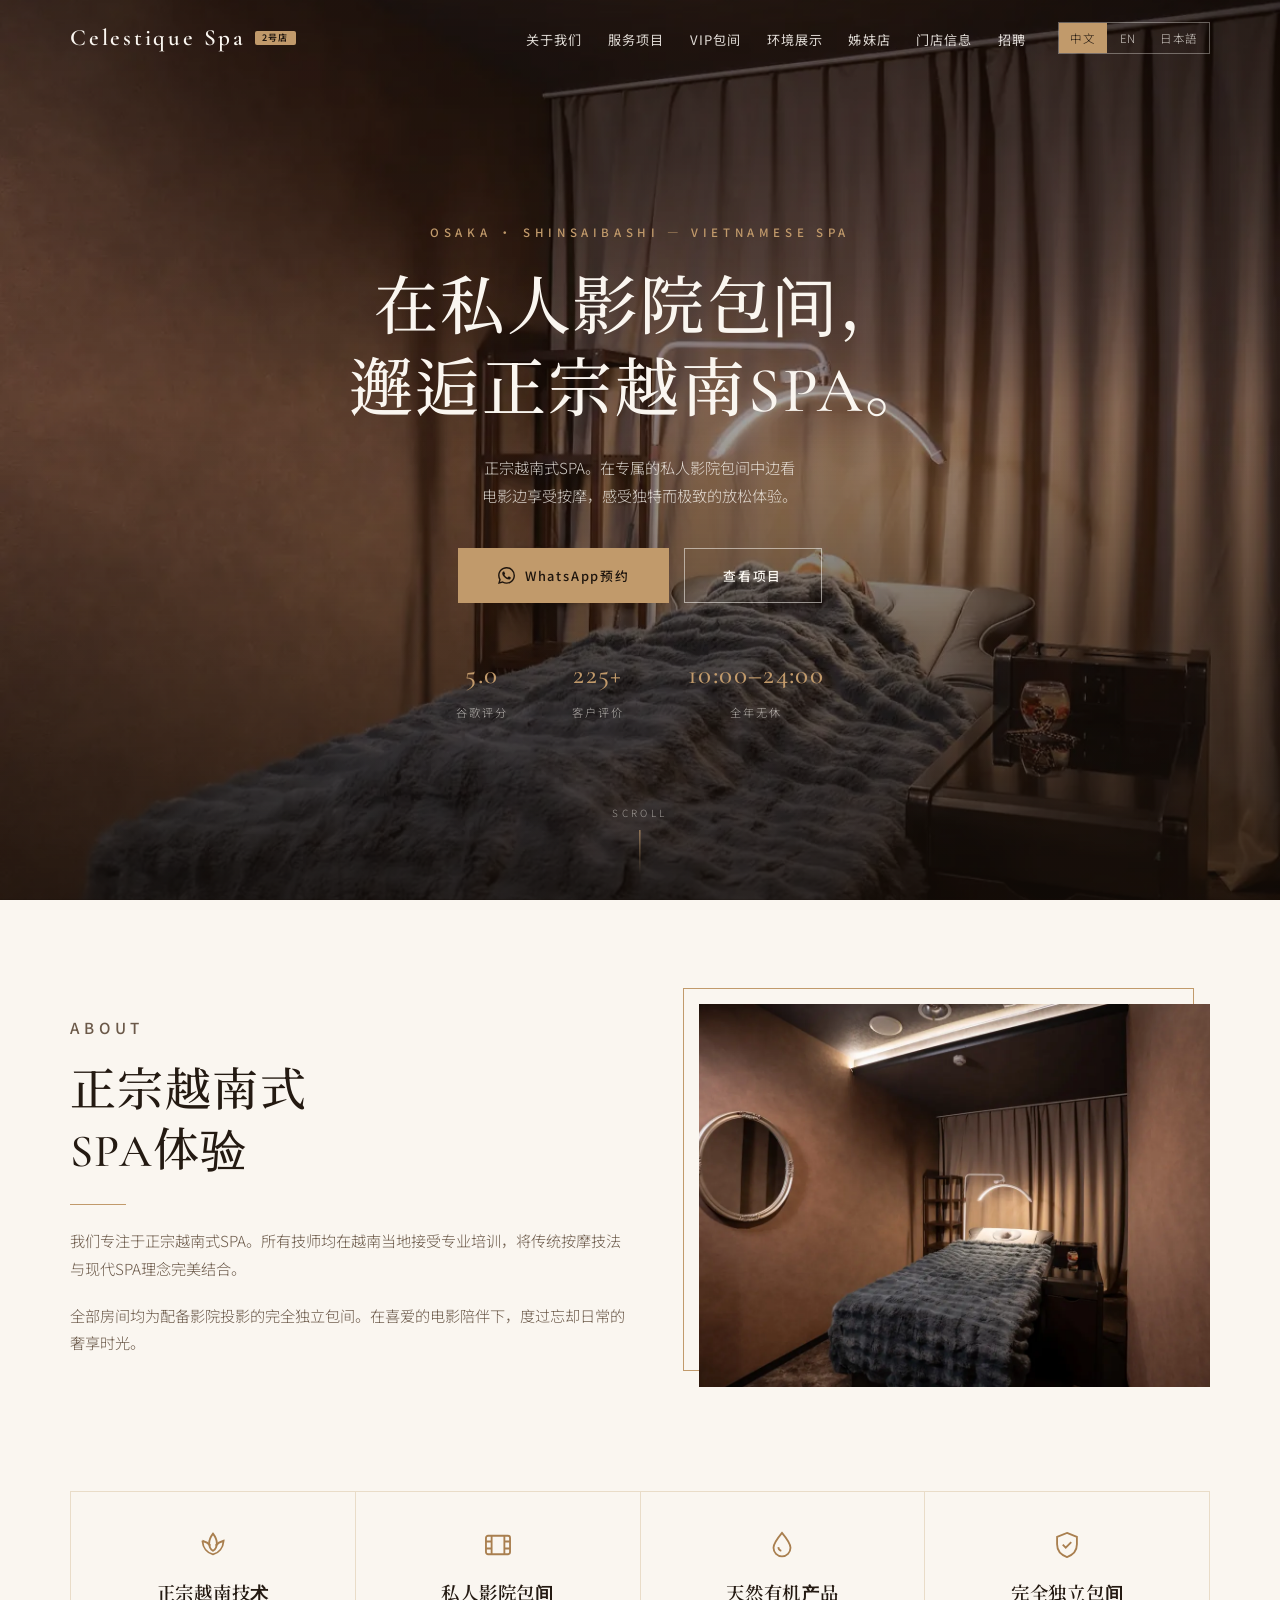
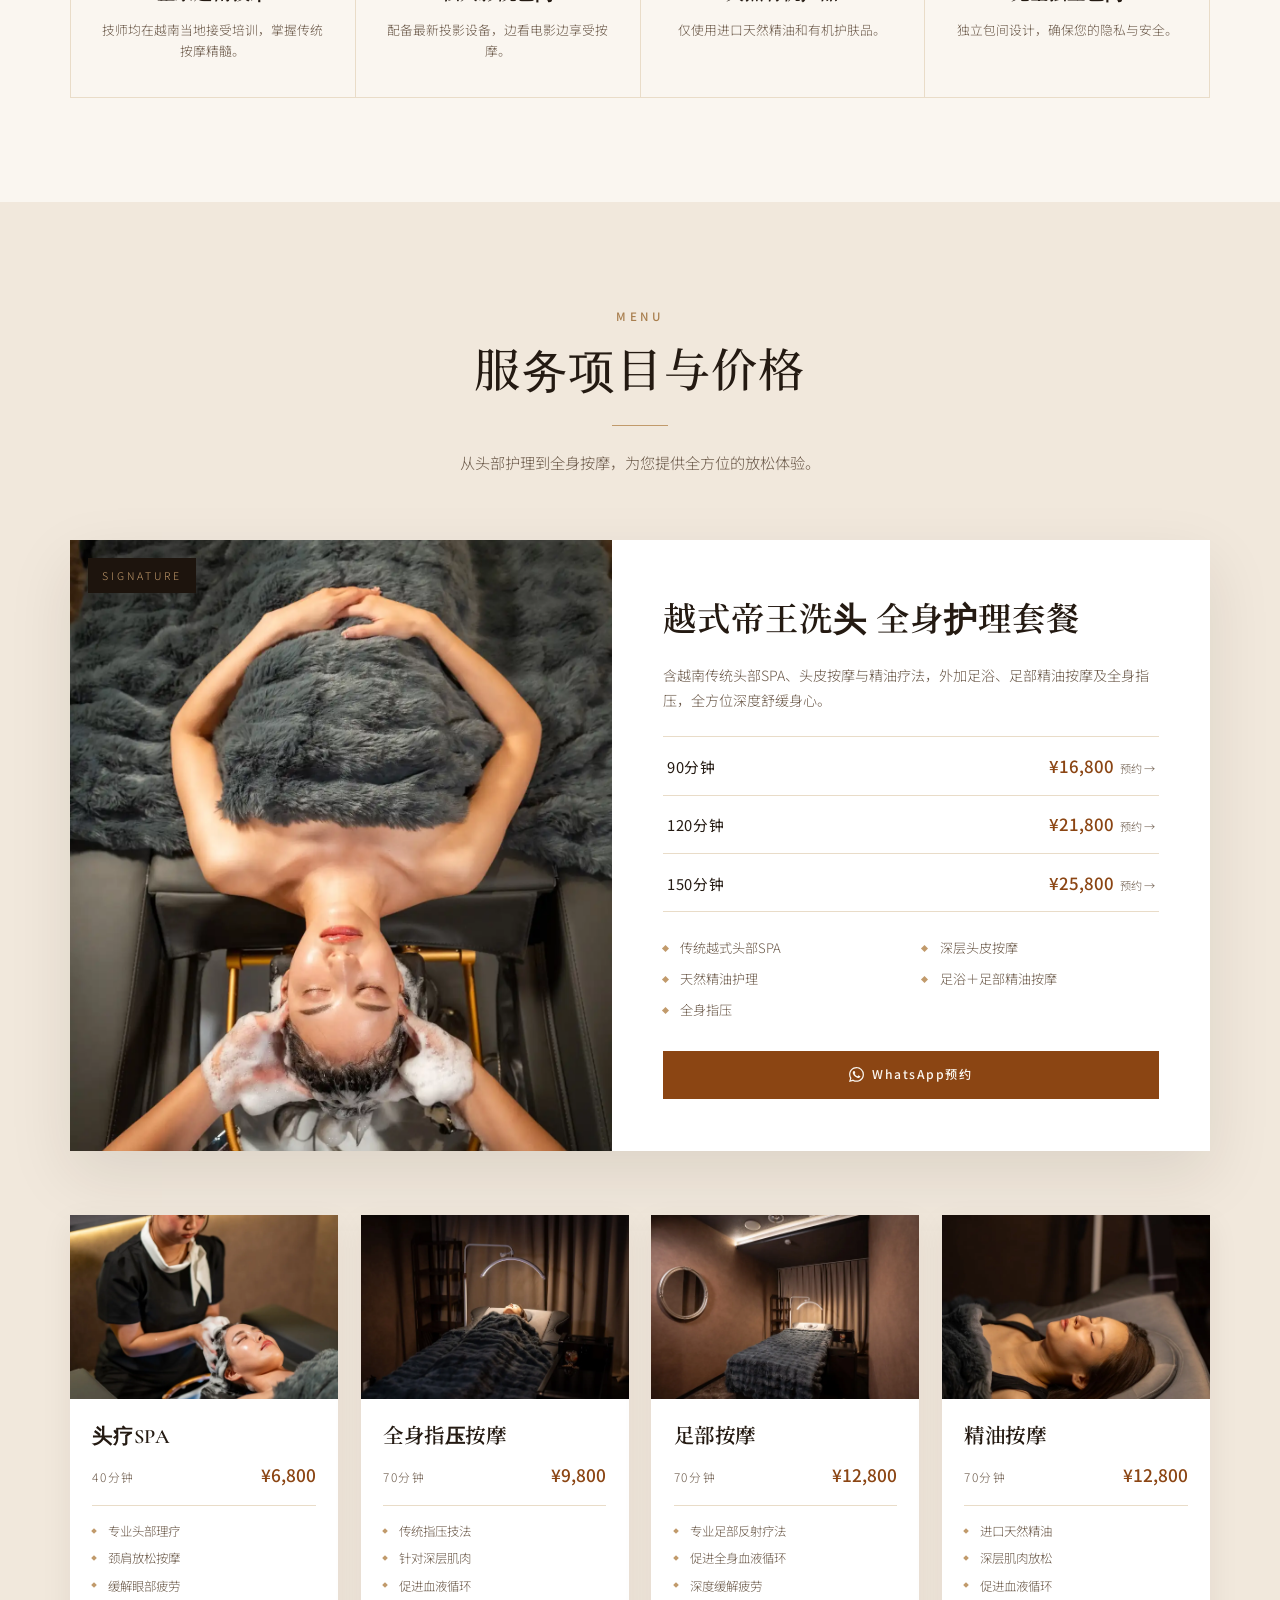
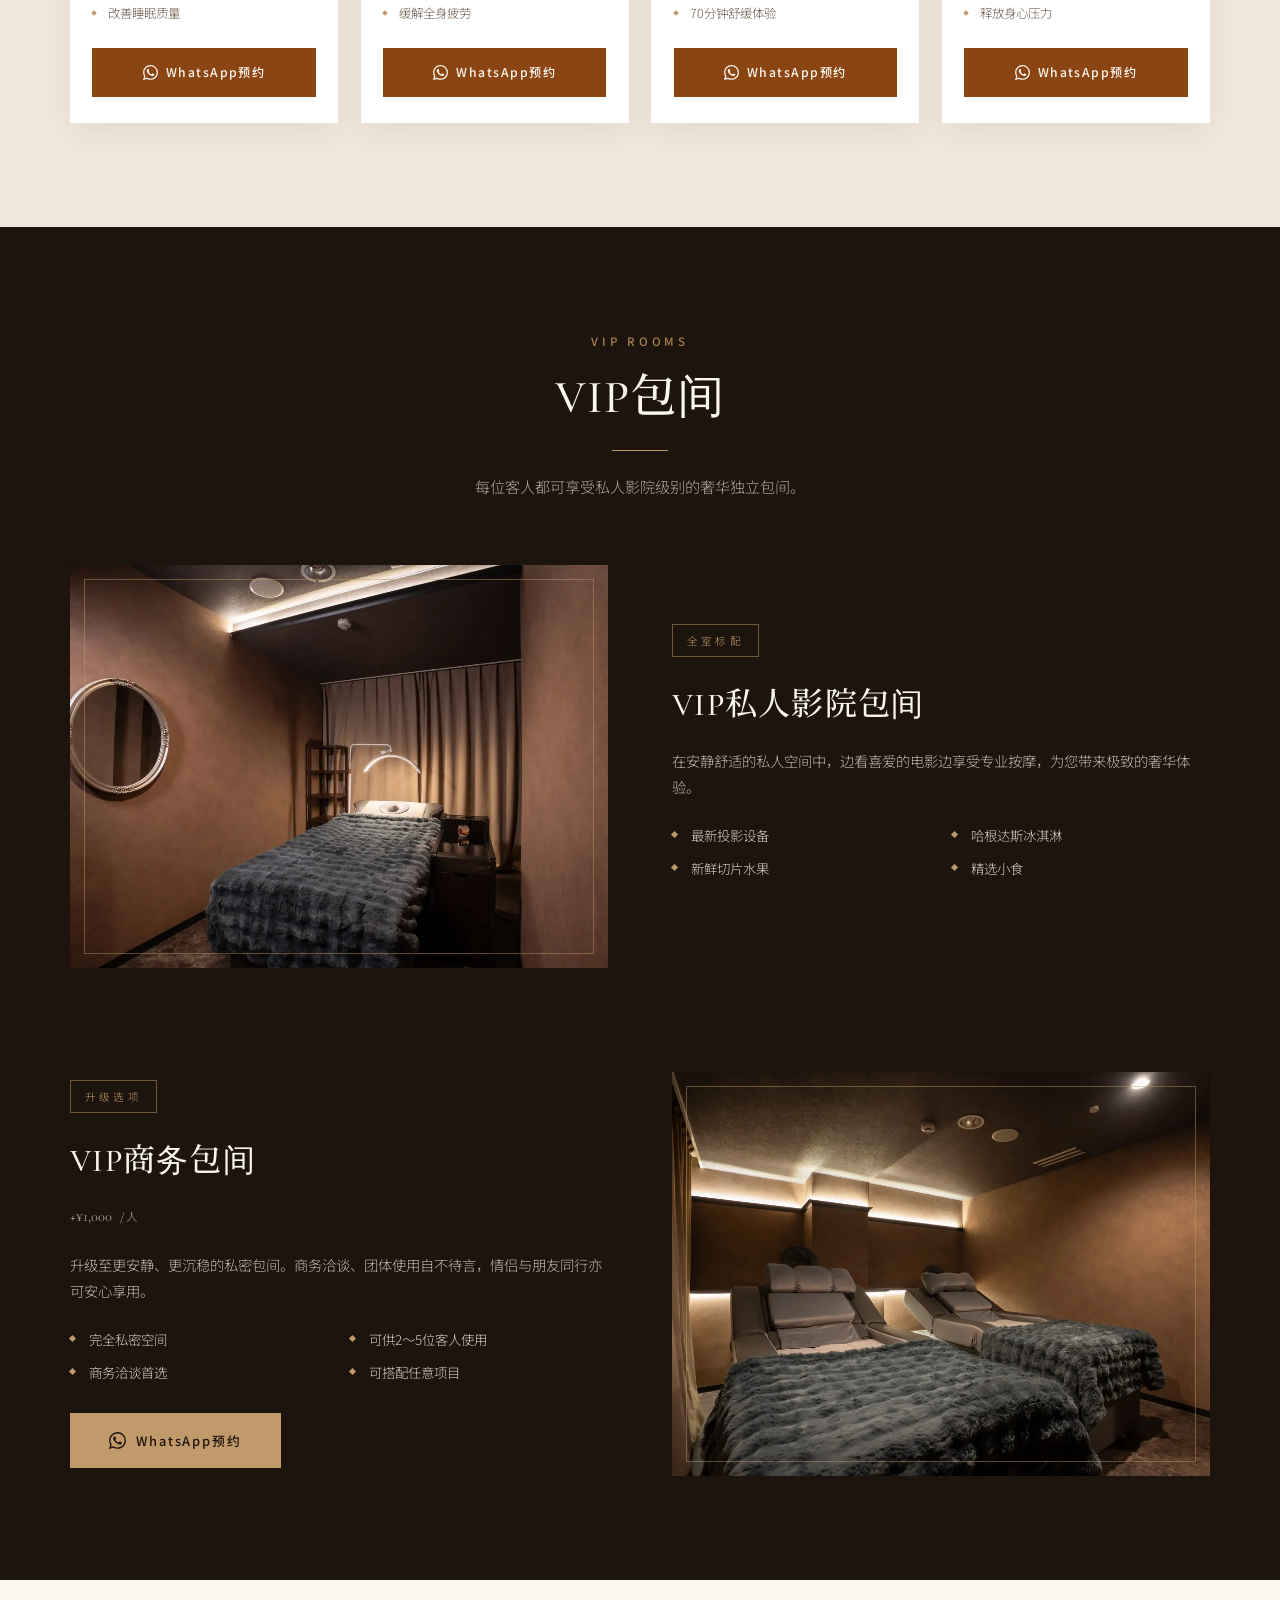
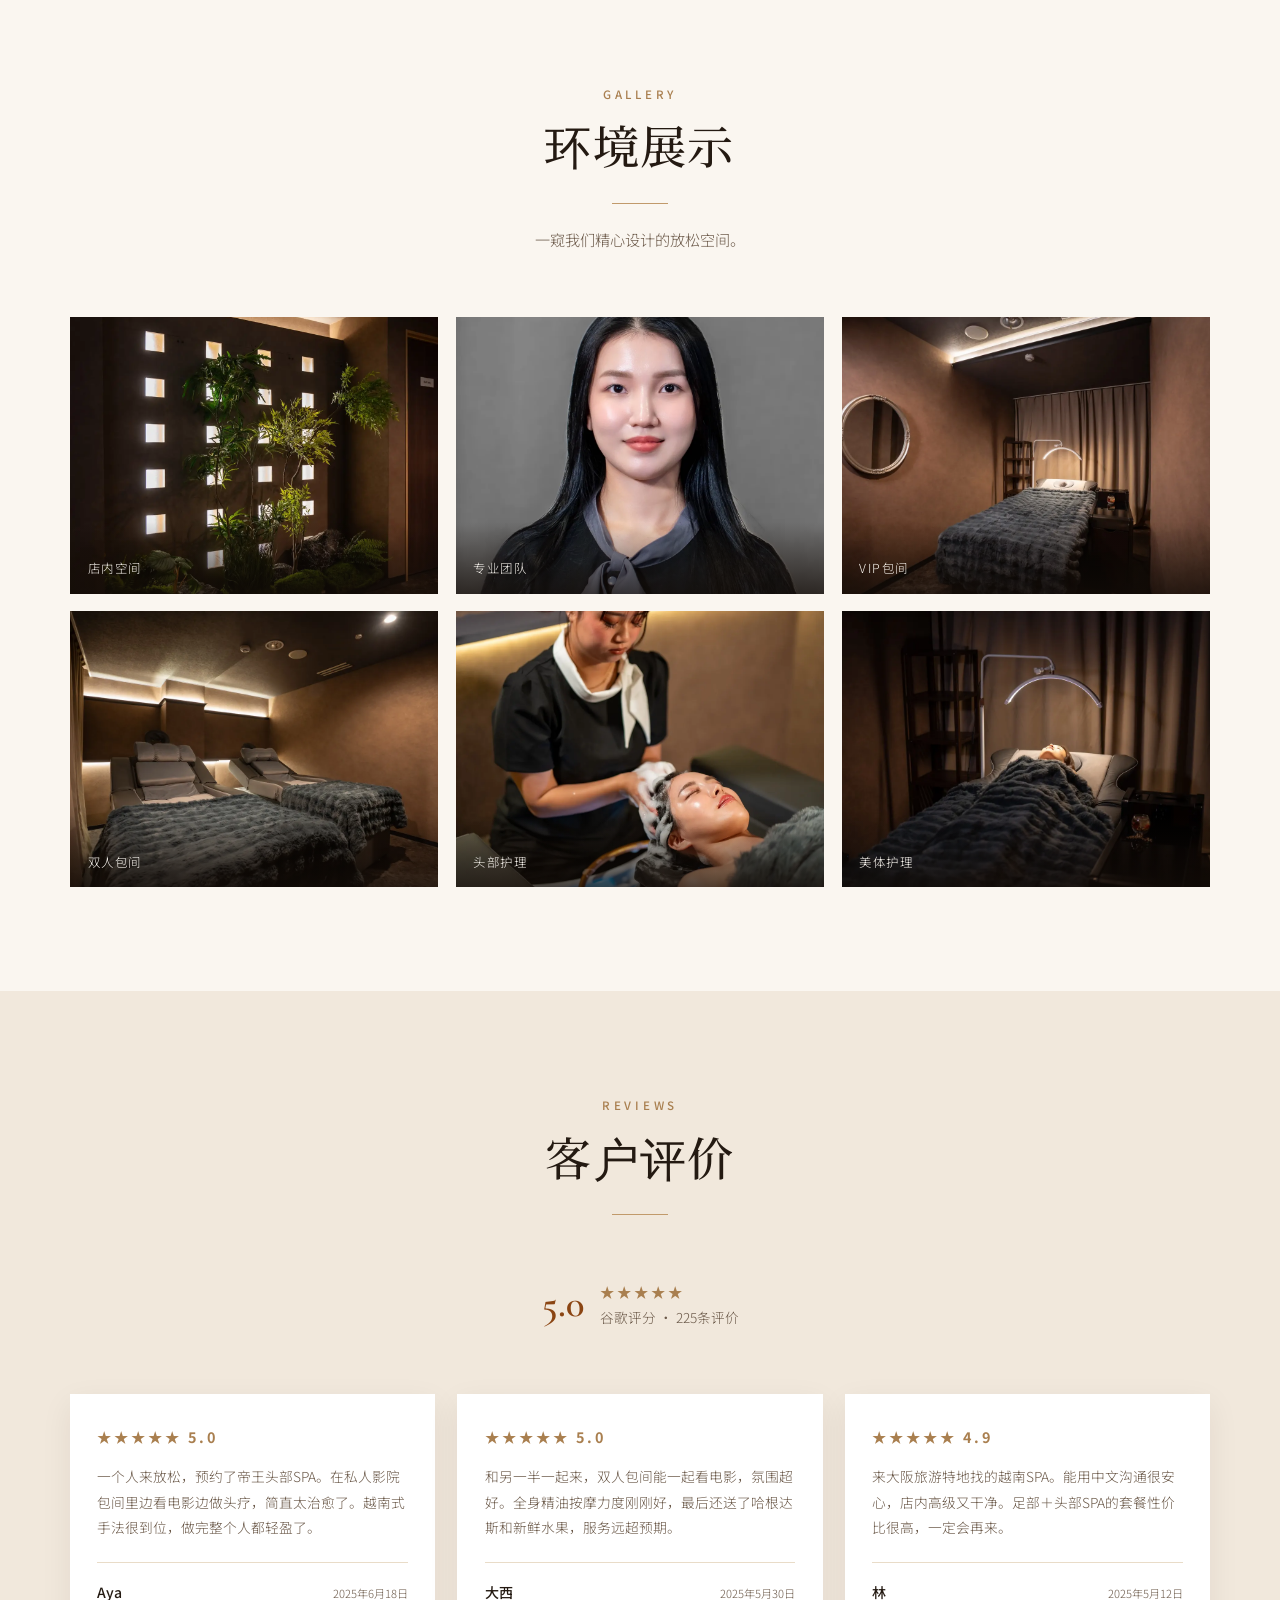
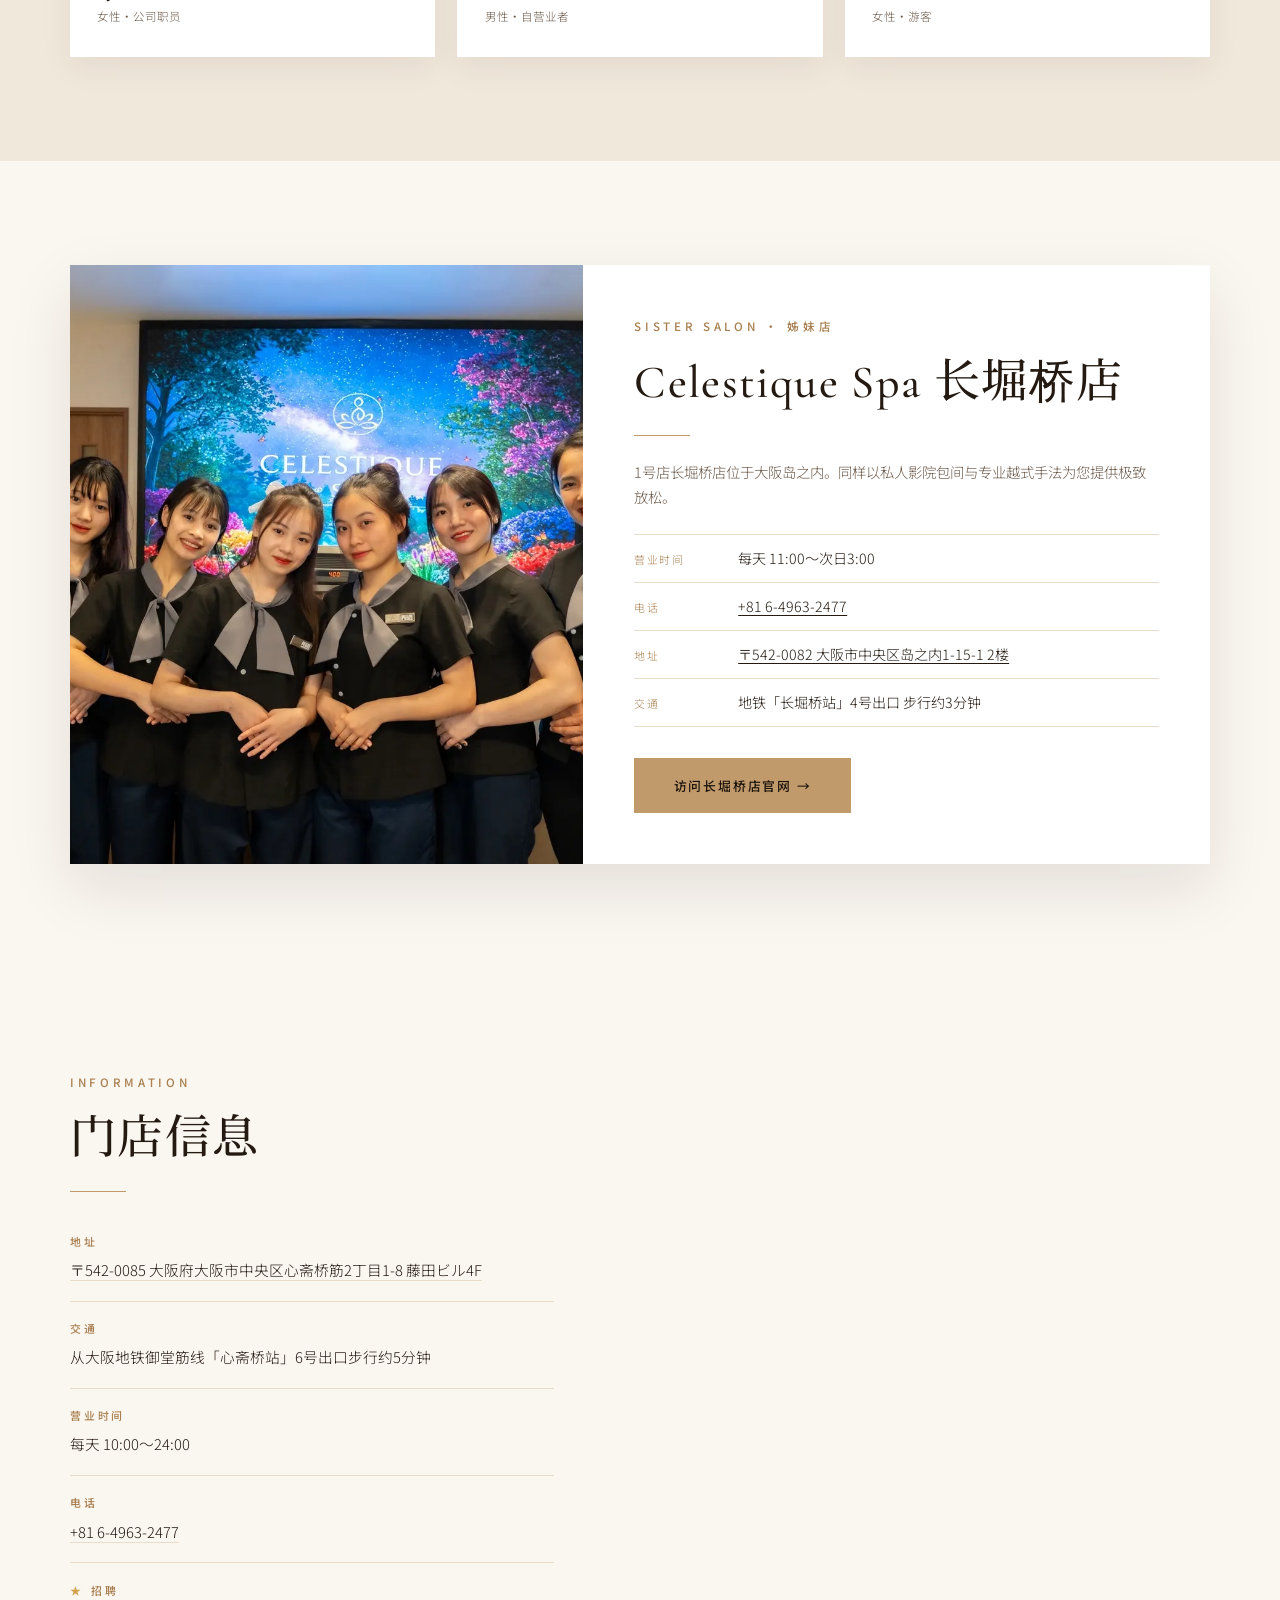
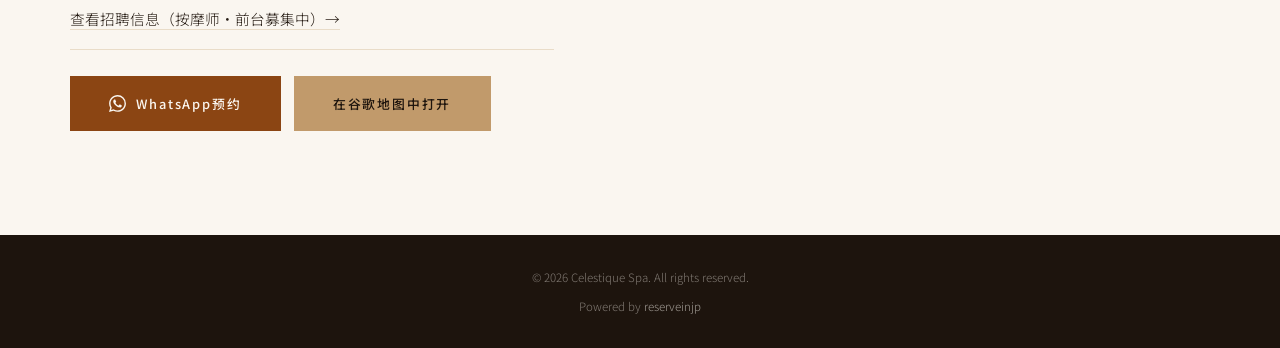
==== cn/index.html @ 71169604 "Point Shinsaibashi store Google Maps buttons to the official listing. Co-authored-by: Cursor <cursor" ====
<!DOCTYPE html>
<html lang="zh-CN">
<head>
  <meta charset="UTF-8">
  <meta name="viewport" content="width=device-width, initial-scale=1.0">
  <meta name="description" content="正宗越南式SPA。在私人影院包间边看电影边享受按摩，心斋桥站6号出口步行约5分钟。每天10:00〜24:00营业。">
  <title>Celestique Spa｜正宗越南式SPA · 大阪私人影院包间</title>
  <link rel="preconnect" href="https://fonts.googleapis.com">
  <link rel="preconnect" href="https://fonts.gstatic.com" crossorigin>
  <link href="https://fonts.googleapis.com/css2?family=Cormorant+Garamond:wght@400;500;600&family=Noto+Serif+JP:wght@400;500;600&family=Noto+Serif+SC:wght@400;500;600&family=Noto+Sans+JP:wght@300;400;500&family=Noto+Sans+SC:wght@300;400;500&display=swap" rel="stylesheet">
  <link rel="stylesheet" href="../styles.css">
</head>
<body>
  <header class="header" id="header">
    <nav class="nav container">
      <a href="../landing.html" class="logo">
        <span class="logo-en">Celestique Spa<span class="store-badge">2号店</span></span>
      </a>
      <button class="nav-toggle" aria-label="Menu" aria-expanded="false">
        <span></span>
        <span></span>
      </button>
      <div class="nav-menu">
        <ul class="nav-links">
          <li><a href="#about">关于我们</a></li>
          <li><a href="#menu">服务项目</a></li>
          <li><a href="#vip">VIP包间</a></li>
          <li><a href="#gallery">环境展示</a></li>
          <li><a href="#sister">姊妹店</a></li>
          <li><a href="#access">门店信息</a></li>
          <li><a href="../recruit.html?lang=cn">招聘</a></li>
        </ul>
        <div class="lang-switch">
          <a href="../cn/index.html" class="active">中文</a>
          <a href="../en/index.html">EN</a>
          <a href="../jp/index.html">日本語</a>
        </div>
      </div>
    </nav>
  </header>

  <main>
    <section class="hero">
      <div class="hero-bg" style="background-image: url(../assets/images/hero.webp);"></div>
      <div class="hero-content">
        <p class="hero-eyebrow">Osaka · Shinsaibashi — Vietnamese Spa</p>
        <h1>在私人影院包间，<br>邂逅正宗越南SPA。</h1>
        <p class="hero-sub">正宗越南式SPA。在专属的私人影院包间中边看电影边享受按摩，感受独特而极致的放松体验。</p>
        <div class="hero-cta">
          <a href="../booking.html" class="btn btn-gold"><svg viewBox="0 0 24 24" xmlns="http://www.w3.org/2000/svg"><path d="M17.472 14.382c-.297-.149-1.758-.867-2.03-.967-.273-.099-.471-.148-.67.15-.197.297-.767.966-.94 1.164-.173.199-.347.223-.644.075-.297-.15-1.255-.463-2.39-1.475-.884-.788-1.48-1.761-1.653-2.059-.173-.297-.018-.458.13-.606.134-.133.298-.347.446-.52.149-.174.198-.298.298-.497.099-.198.05-.371-.025-.52-.075-.149-.669-1.612-.916-2.207-.242-.579-.487-.5-.669-.51-.173-.008-.371-.01-.57-.01-.198 0-.52.074-.792.372-.272.297-1.04 1.016-1.04 2.479 0 1.462 1.065 2.875 1.213 3.074.149.198 2.096 3.2 5.077 4.487.709.306 1.262.489 1.694.625.712.227 1.36.195 1.871.118.571-.085 1.758-.719 2.006-1.413.248-.694.248-1.289.173-1.413-.074-.124-.272-.198-.57-.347m-5.421 7.403h-.004a9.87 9.87 0 01-5.031-1.378l-.361-.214-3.741.982.998-3.648-.235-.374a9.86 9.86 0 01-1.51-5.26c.001-5.45 4.436-9.884 9.888-9.884 2.64 0 5.122 1.03 6.988 2.898a9.825 9.825 0 012.893 6.994c-.003 5.45-4.437 9.884-9.885 9.884m8.413-18.297A11.815 11.815 0 0012.05 0C5.495 0 .16 5.335.157 11.892c0 2.096.547 4.142 1.588 5.945L.057 24l6.305-1.654a11.882 11.882 0 005.683 1.448h.005c6.554 0 11.89-5.335 11.893-11.893a11.821 11.821 0 00-3.48-8.413Z"/></svg> WhatsApp预约</a>
          <a href="#menu" class="btn btn-ghost">查看项目</a>
        </div>
        <div class="hero-stats">
          <div class="hero-stat"><strong>5.0</strong><span>谷歌评分</span></div>
          <div class="hero-stat"><strong>225+</strong><span>客户评价</span></div>
          <div class="hero-stat"><strong>10:00–24:00</strong><span>全年无休</span></div>
        </div>
      </div>
      <div class="hero-scroll"><span>Scroll</span><div class="line"></div></div>
    </section>

    <section class="section" id="about">
      <div class="container">
        <div class="about-grid">
          <div class="about-text">
            <p class="eyebrow">About</p>
            <h2 class="section-title">正宗越南式<br>SPA体验</h2>
            <div class="gold-rule"></div>
            <p>我们专注于正宗越南式SPA。所有技师均在越南当地接受专业培训，将传统按摩技法与现代SPA理念完美结合。</p>
            <p>全部房间均为配备影院投影的完全独立包间。在喜爱的电影陪伴下，度过忘却日常的奢享时光。</p>
          </div>
          <div class="about-media">
            <img src="../assets/images/svc-foot.webp" alt="Celestique Spa 包间" loading="lazy">
          </div>
        </div>
        <div class="features">
        <div class="feature">
          <svg viewBox="0 0 24 24"><path d="M12 4c-1.8 2.4-2.7 4.6-2.7 6.7 0 2.6 1.2 4.5 2.7 5.4 1.5-.9 2.7-2.8 2.7-5.4 0-2.1-.9-4.3-2.7-6.7z"/><path d="M4.5 9c.4 5.1 3.4 8.7 7.5 9.6 4.1-.9 7.1-4.5 7.5-9.6-2.5.7-4.4 1.9-5.6 3.4M10.1 12.4C8.9 10.9 7 9.7 4.5 9"/></svg>
          <h3>正宗越南技术</h3>
          <p>技师均在越南当地接受培训，掌握传统按摩精髓。</p>
        </div>
        <div class="feature">
          <svg viewBox="0 0 24 24"><rect x="3.5" y="5.5" width="17" height="13" rx="1.5"/><path d="M7.5 5.5v13M16.5 5.5v13M3.5 9.5h4M3.5 14.5h4M16.5 9.5h4M16.5 14.5h4"/></svg>
          <h3>私人影院包间</h3>
          <p>配备最新投影设备，边看电影边享受按摩。</p>
        </div>
        <div class="feature">
          <svg viewBox="0 0 24 24"><path d="M12 3.5c3.5 4.2 6 7.4 6 10.5a6 6 0 0 1-12 0c0-3.1 2.5-6.3 6-10.5z"/><path d="M9.5 13.5a2.6 2.6 0 0 0 2 2.6"/></svg>
          <h3>天然有机产品</h3>
          <p>仅使用进口天然精油和有机护肤品。</p>
        </div>
        <div class="feature">
          <svg viewBox="0 0 24 24"><path d="M12 3.5l7 2.8v5.2c0 4.4-3 7.6-7 9-4-1.4-7-4.6-7-9V6.3l7-2.8z"/><path d="M9 11.8l2.1 2.1 3.9-4"/></svg>
          <h3>完全独立包间</h3>
          <p>独立包间设计，确保您的隐私与安全。</p>
        </div>
        </div>
      </div>
    </section>

    <section class="section section-alt" id="menu">
      <div class="container">
        <header class="section-head center">
          <p class="eyebrow">Menu</p>
          <h2 class="section-title">服务项目与价格</h2>
          <div class="gold-rule"></div>
          <p class="section-lead">从头部护理到全身按摩，为您提供全方位的放松体验。</p>
        </header>

        <article class="signature">
          <div class="signature-media">
            <img src="../assets/images/signature-headspa.webp" alt="Celestique Spa 越式帝王洗头 全身护理套餐" loading="lazy">
            <span class="signature-badge">Signature</span>
          </div>
          <div class="signature-body">
            <h3>越式帝王洗头 全身护理套餐</h3>
            <p>含越南传统头部SPA、头皮按摩与精油疗法，外加足浴、足部精油按摩及全身指压，全方位深度舒缓身心。</p>
            <div class="price-rows">
            <a class="price-row" href="../booking.html?service=Royal%20Head%20Spa%20Course%2090%20min">
              <span class="duration">90分钟</span>
              <span class="amount">¥16,800<small>预约 →</small></span>
            </a>
            <a class="price-row" href="../booking.html?service=Royal%20Head%20Spa%20Course%20120%20min">
              <span class="duration">120分钟</span>
              <span class="amount">¥21,800<small>预约 →</small></span>
            </a>
            <a class="price-row" href="../booking.html?service=Royal%20Head%20Spa%20Course%20150%20min">
              <span class="duration">150分钟</span>
              <span class="amount">¥25,800<small>预约 →</small></span>
            </a>
            </div>
            <ul class="includes">
              <li>传统越式头部SPA</li>
              <li>深层头皮按摩</li>
              <li>天然精油护理</li>
              <li>足浴＋足部精油按摩</li>
              <li>全身指压</li>
            </ul>
            <a class="btn-book" href="../booking.html?service=Royal%20Head%20Spa%20Course%2090%20min"><svg viewBox="0 0 24 24" xmlns="http://www.w3.org/2000/svg"><path d="M17.472 14.382c-.297-.149-1.758-.867-2.03-.967-.273-.099-.471-.148-.67.15-.197.297-.767.966-.94 1.164-.173.199-.347.223-.644.075-.297-.15-1.255-.463-2.39-1.475-.884-.788-1.48-1.761-1.653-2.059-.173-.297-.018-.458.13-.606.134-.133.298-.347.446-.52.149-.174.198-.298.298-.497.099-.198.05-.371-.025-.52-.075-.149-.669-1.612-.916-2.207-.242-.579-.487-.5-.669-.51-.173-.008-.371-.01-.57-.01-.198 0-.52.074-.792.372-.272.297-1.04 1.016-1.04 2.479 0 1.462 1.065 2.875 1.213 3.074.149.198 2.096 3.2 5.077 4.487.709.306 1.262.489 1.694.625.712.227 1.36.195 1.871.118.571-.085 1.758-.719 2.006-1.413.248-.694.248-1.289.173-1.413-.074-.124-.272-.198-.57-.347m-5.421 7.403h-.004a9.87 9.87 0 01-5.031-1.378l-.361-.214-3.741.982.998-3.648-.235-.374a9.86 9.86 0 01-1.51-5.26c.001-5.45 4.436-9.884 9.888-9.884 2.64 0 5.122 1.03 6.988 2.898a9.825 9.825 0 012.893 6.994c-.003 5.45-4.437 9.884-9.885 9.884m8.413-18.297A11.815 11.815 0 0012.05 0C5.495 0 .16 5.335.157 11.892c0 2.096.547 4.142 1.588 5.945L.057 24l6.305-1.654a11.882 11.882 0 005.683 1.448h.005c6.554 0 11.89-5.335 11.893-11.893a11.821 11.821 0 00-3.48-8.413Z"/></svg> WhatsApp预约</a>
          </div>
        </article>

        <div class="menu-grid">
        <article class="menu-card">
          <div class="menu-card-media"><img src="../assets/images/svc-headspa.webp" alt="Celestique Spa 头疗SPA" loading="lazy"></div>
          <div class="menu-card-body">
            <h3>头疗SPA</h3>
            <div class="menu-meta"><span class="duration">40分钟</span><span class="amount">¥6,800</span></div>
            <ul class="menu-points">
              <li>专业头部理疗</li>
              <li>颈肩放松按摩</li>
              <li>缓解眼部疲劳</li>
              <li>改善睡眠质量</li>
            </ul>
            <a class="btn-book" href="../booking.html?service=Head%20Spa%2040%20min"><svg viewBox="0 0 24 24" xmlns="http://www.w3.org/2000/svg"><path d="M17.472 14.382c-.297-.149-1.758-.867-2.03-.967-.273-.099-.471-.148-.67.15-.197.297-.767.966-.94 1.164-.173.199-.347.223-.644.075-.297-.15-1.255-.463-2.39-1.475-.884-.788-1.48-1.761-1.653-2.059-.173-.297-.018-.458.13-.606.134-.133.298-.347.446-.52.149-.174.198-.298.298-.497.099-.198.05-.371-.025-.52-.075-.149-.669-1.612-.916-2.207-.242-.579-.487-.5-.669-.51-.173-.008-.371-.01-.57-.01-.198 0-.52.074-.792.372-.272.297-1.04 1.016-1.04 2.479 0 1.462 1.065 2.875 1.213 3.074.149.198 2.096 3.2 5.077 4.487.709.306 1.262.489 1.694.625.712.227 1.36.195 1.871.118.571-.085 1.758-.719 2.006-1.413.248-.694.248-1.289.173-1.413-.074-.124-.272-.198-.57-.347m-5.421 7.403h-.004a9.87 9.87 0 01-5.031-1.378l-.361-.214-3.741.982.998-3.648-.235-.374a9.86 9.86 0 01-1.51-5.26c.001-5.45 4.436-9.884 9.888-9.884 2.64 0 5.122 1.03 6.988 2.898a9.825 9.825 0 012.893 6.994c-.003 5.45-4.437 9.884-9.885 9.884m8.413-18.297A11.815 11.815 0 0012.05 0C5.495 0 .16 5.335.157 11.892c0 2.096.547 4.142 1.588 5.945L.057 24l6.305-1.654a11.882 11.882 0 005.683 1.448h.005c6.554 0 11.89-5.335 11.893-11.893a11.821 11.821 0 00-3.48-8.413Z"/></svg> WhatsApp预约</a>
          </div>
        </article>
        <article class="menu-card">
          <div class="menu-card-media"><img src="../assets/images/svc-shiatsu.webp" alt="Celestique Spa 全身指压按摩" loading="lazy"></div>
          <div class="menu-card-body">
            <h3>全身指压按摩</h3>
            <div class="menu-meta"><span class="duration">70分钟</span><span class="amount">¥9,800</span></div>
            <ul class="menu-points">
              <li>传统指压技法</li>
              <li>针对深层肌肉</li>
              <li>促进血液循环</li>
              <li>缓解全身疲劳</li>
            </ul>
            <a class="btn-book" href="../booking.html?service=Full%20Body%20Shiatsu%2070%20min"><svg viewBox="0 0 24 24" xmlns="http://www.w3.org/2000/svg"><path d="M17.472 14.382c-.297-.149-1.758-.867-2.03-.967-.273-.099-.471-.148-.67.15-.197.297-.767.966-.94 1.164-.173.199-.347.223-.644.075-.297-.15-1.255-.463-2.39-1.475-.884-.788-1.48-1.761-1.653-2.059-.173-.297-.018-.458.13-.606.134-.133.298-.347.446-.52.149-.174.198-.298.298-.497.099-.198.05-.371-.025-.52-.075-.149-.669-1.612-.916-2.207-.242-.579-.487-.5-.669-.51-.173-.008-.371-.01-.57-.01-.198 0-.52.074-.792.372-.272.297-1.04 1.016-1.04 2.479 0 1.462 1.065 2.875 1.213 3.074.149.198 2.096 3.2 5.077 4.487.709.306 1.262.489 1.694.625.712.227 1.36.195 1.871.118.571-.085 1.758-.719 2.006-1.413.248-.694.248-1.289.173-1.413-.074-.124-.272-.198-.57-.347m-5.421 7.403h-.004a9.87 9.87 0 01-5.031-1.378l-.361-.214-3.741.982.998-3.648-.235-.374a9.86 9.86 0 01-1.51-5.26c.001-5.45 4.436-9.884 9.888-9.884 2.64 0 5.122 1.03 6.988 2.898a9.825 9.825 0 012.893 6.994c-.003 5.45-4.437 9.884-9.885 9.884m8.413-18.297A11.815 11.815 0 0012.05 0C5.495 0 .16 5.335.157 11.892c0 2.096.547 4.142 1.588 5.945L.057 24l6.305-1.654a11.882 11.882 0 005.683 1.448h.005c6.554 0 11.89-5.335 11.893-11.893a11.821 11.821 0 00-3.48-8.413Z"/></svg> WhatsApp预约</a>
          </div>
        </article>
        <article class="menu-card">
          <div class="menu-card-media"><img src="../assets/images/svc-foot.webp" alt="Celestique Spa 足部按摩" loading="lazy"></div>
          <div class="menu-card-body">
            <h3>足部按摩</h3>
            <div class="menu-meta"><span class="duration">70分钟</span><span class="amount">¥12,800</span></div>
            <ul class="menu-points">
              <li>专业足部反射疗法</li>
              <li>促进全身血液循环</li>
              <li>深度缓解疲劳</li>
              <li>70分钟舒缓体验</li>
            </ul>
            <a class="btn-book" href="../booking.html?service=Foot%20Massage%2070%20min"><svg viewBox="0 0 24 24" xmlns="http://www.w3.org/2000/svg"><path d="M17.472 14.382c-.297-.149-1.758-.867-2.03-.967-.273-.099-.471-.148-.67.15-.197.297-.767.966-.94 1.164-.173.199-.347.223-.644.075-.297-.15-1.255-.463-2.39-1.475-.884-.788-1.48-1.761-1.653-2.059-.173-.297-.018-.458.13-.606.134-.133.298-.347.446-.52.149-.174.198-.298.298-.497.099-.198.05-.371-.025-.52-.075-.149-.669-1.612-.916-2.207-.242-.579-.487-.5-.669-.51-.173-.008-.371-.01-.57-.01-.198 0-.52.074-.792.372-.272.297-1.04 1.016-1.04 2.479 0 1.462 1.065 2.875 1.213 3.074.149.198 2.096 3.2 5.077 4.487.709.306 1.262.489 1.694.625.712.227 1.36.195 1.871.118.571-.085 1.758-.719 2.006-1.413.248-.694.248-1.289.173-1.413-.074-.124-.272-.198-.57-.347m-5.421 7.403h-.004a9.87 9.87 0 01-5.031-1.378l-.361-.214-3.741.982.998-3.648-.235-.374a9.86 9.86 0 01-1.51-5.26c.001-5.45 4.436-9.884 9.888-9.884 2.64 0 5.122 1.03 6.988 2.898a9.825 9.825 0 012.893 6.994c-.003 5.45-4.437 9.884-9.885 9.884m8.413-18.297A11.815 11.815 0 0012.05 0C5.495 0 .16 5.335.157 11.892c0 2.096.547 4.142 1.588 5.945L.057 24l6.305-1.654a11.882 11.882 0 005.683 1.448h.005c6.554 0 11.89-5.335 11.893-11.893a11.821 11.821 0 00-3.48-8.413Z"/></svg> WhatsApp预约</a>
          </div>
        </article>
        <article class="menu-card">
          <div class="menu-card-media"><img src="../assets/images/svc-oil.webp" alt="Celestique Spa 精油按摩" loading="lazy"></div>
          <div class="menu-card-body">
            <h3>精油按摩</h3>
            <div class="menu-meta"><span class="duration">70分钟</span><span class="amount">¥12,800</span></div>
            <ul class="menu-points">
              <li>进口天然精油</li>
              <li>深层肌肉放松</li>
              <li>促进血液循环</li>
              <li>释放身心压力</li>
            </ul>
            <a class="btn-book" href="../booking.html?service=Aroma%20Oil%20Massage%2070%20min"><svg viewBox="0 0 24 24" xmlns="http://www.w3.org/2000/svg"><path d="M17.472 14.382c-.297-.149-1.758-.867-2.03-.967-.273-.099-.471-.148-.67.15-.197.297-.767.966-.94 1.164-.173.199-.347.223-.644.075-.297-.15-1.255-.463-2.39-1.475-.884-.788-1.48-1.761-1.653-2.059-.173-.297-.018-.458.13-.606.134-.133.298-.347.446-.52.149-.174.198-.298.298-.497.099-.198.05-.371-.025-.52-.075-.149-.669-1.612-.916-2.207-.242-.579-.487-.5-.669-.51-.173-.008-.371-.01-.57-.01-.198 0-.52.074-.792.372-.272.297-1.04 1.016-1.04 2.479 0 1.462 1.065 2.875 1.213 3.074.149.198 2.096 3.2 5.077 4.487.709.306 1.262.489 1.694.625.712.227 1.36.195 1.871.118.571-.085 1.758-.719 2.006-1.413.248-.694.248-1.289.173-1.413-.074-.124-.272-.198-.57-.347m-5.421 7.403h-.004a9.87 9.87 0 01-5.031-1.378l-.361-.214-3.741.982.998-3.648-.235-.374a9.86 9.86 0 01-1.51-5.26c.001-5.45 4.436-9.884 9.888-9.884 2.64 0 5.122 1.03 6.988 2.898a9.825 9.825 0 012.893 6.994c-.003 5.45-4.437 9.884-9.885 9.884m8.413-18.297A11.815 11.815 0 0012.05 0C5.495 0 .16 5.335.157 11.892c0 2.096.547 4.142 1.588 5.945L.057 24l6.305-1.654a11.882 11.882 0 005.683 1.448h.005c6.554 0 11.89-5.335 11.893-11.893a11.821 11.821 0 00-3.48-8.413Z"/></svg> WhatsApp预约</a>
          </div>
        </article>
        </div>
      </div>
    </section>

    <section class="section vip" id="vip">
      <div class="container">
        <header class="section-head center">
          <p class="eyebrow">VIP Rooms</p>
          <h2 class="section-title">VIP包间</h2>
          <div class="gold-rule"></div>
          <p class="section-lead">每位客人都可享受私人影院级别的奢华独立包间。</p>
        </header>

        <div class="vip-block">
          <div class="vip-media">
            <img src="../assets/images/vip-cinema.webp" alt="VIP私人影院包间" loading="lazy">
          </div>
          <div class="vip-body">
            <span class="vip-tag">全室标配</span>
            <h3>VIP私人影院包间</h3>
            <p>在安静舒适的私人空间中，边看喜爱的电影边享受专业按摩，为您带来极致的奢华体验。</p>
            <ul class="vip-list">
              <li>最新投影设备</li>
              <li>哈根达斯冰淇淋</li>
              <li>新鲜切片水果</li>
              <li>精选小食</li>
            </ul>
          </div>
        </div>

        <div class="vip-block reverse">
          <div class="vip-media">
            <img src="../assets/images/vip-business.webp" alt="VIP商务包间" loading="lazy">
          </div>
          <div class="vip-body">
            <span class="vip-tag">升级选项</span>
            <h3>VIP商务包间</h3>
            <p class="vip-price">+¥1,000<small>/人</small></p>
            <p>升级至更安静、更沉稳的私密包间。商务洽谈、团体使用自不待言，情侣与朋友同行亦可安心享用。</p>
            <ul class="vip-list">
              <li>完全私密空间</li>
              <li>可供2～5位客人使用</li>
              <li>商务洽谈首选</li>
              <li>可搭配任意项目</li>
            </ul>
            <a href="../booking.html" class="btn btn-gold"><svg viewBox="0 0 24 24" xmlns="http://www.w3.org/2000/svg"><path d="M17.472 14.382c-.297-.149-1.758-.867-2.03-.967-.273-.099-.471-.148-.67.15-.197.297-.767.966-.94 1.164-.173.199-.347.223-.644.075-.297-.15-1.255-.463-2.39-1.475-.884-.788-1.48-1.761-1.653-2.059-.173-.297-.018-.458.13-.606.134-.133.298-.347.446-.52.149-.174.198-.298.298-.497.099-.198.05-.371-.025-.52-.075-.149-.669-1.612-.916-2.207-.242-.579-.487-.5-.669-.51-.173-.008-.371-.01-.57-.01-.198 0-.52.074-.792.372-.272.297-1.04 1.016-1.04 2.479 0 1.462 1.065 2.875 1.213 3.074.149.198 2.096 3.2 5.077 4.487.709.306 1.262.489 1.694.625.712.227 1.36.195 1.871.118.571-.085 1.758-.719 2.006-1.413.248-.694.248-1.289.173-1.413-.074-.124-.272-.198-.57-.347m-5.421 7.403h-.004a9.87 9.87 0 01-5.031-1.378l-.361-.214-3.741.982.998-3.648-.235-.374a9.86 9.86 0 01-1.51-5.26c.001-5.45 4.436-9.884 9.888-9.884 2.64 0 5.122 1.03 6.988 2.898a9.825 9.825 0 012.893 6.994c-.003 5.45-4.437 9.884-9.885 9.884m8.413-18.297A11.815 11.815 0 0012.05 0C5.495 0 .16 5.335.157 11.892c0 2.096.547 4.142 1.588 5.945L.057 24l6.305-1.654a11.882 11.882 0 005.683 1.448h.005c6.554 0 11.89-5.335 11.893-11.893a11.821 11.821 0 00-3.48-8.413Z"/></svg> WhatsApp预约</a>
          </div>
        </div>
      </div>
    </section>

    <section class="section" id="gallery">
      <div class="container">
        <header class="section-head center">
          <p class="eyebrow">Gallery</p>
          <h2 class="section-title">环境展示</h2>
          <div class="gold-rule"></div>
          <p class="section-lead">一窥我们精心设计的放松空间。</p>
        </header>
        <div class="gallery-grid">
        <figure class="gallery-item">
          <img src="../assets/images/gallery-01.webp" alt="Celestique Spa 接待区" loading="lazy">
          <figcaption>店内空间</figcaption>
        </figure>
        <figure class="gallery-item">
          <img src="../assets/images/gallery-02.webp" alt="Celestique Spa 专业团队" loading="lazy">
          <figcaption>专业团队</figcaption>
        </figure>
        <figure class="gallery-item">
          <img src="../assets/images/gallery-03.webp" alt="Celestique Spa VIP包间" loading="lazy">
          <figcaption>VIP包间</figcaption>
        </figure>
        <figure class="gallery-item">
          <img src="../assets/images/gallery-04.webp" alt="Celestique Spa 放松区" loading="lazy">
          <figcaption>双人包间</figcaption>
        </figure>
        <figure class="gallery-item">
          <img src="../assets/images/gallery-05.webp" alt="Celestique Spa 头部护理" loading="lazy">
          <figcaption>头部护理</figcaption>
        </figure>
        <figure class="gallery-item">
          <img src="../assets/images/gallery-06.webp" alt="Celestique Spa 美体护理" loading="lazy">
          <figcaption>美体护理</figcaption>
        </figure>
        </div>
      </div>
    </section>

    <section class="section section-alt" id="reviews">
      <div class="container">
        <header class="section-head center">
          <p class="eyebrow">Reviews</p>
          <h2 class="section-title">客户评价</h2>
          <div class="gold-rule"></div>
        </header>
        <div class="rating-banner">
          <strong>5.0</strong>
          <div>
            <div class="stars">★★★★★</div>
            <span>谷歌评分 · 225条评价</span>
          </div>
        </div>
        <div class="review-grid">
        <article class="review-card">
          <div class="stars">★★★★★ <strong>5.0</strong></div>
          <blockquote>一个人来放松，预约了帝王头部SPA。在私人影院包间里边看电影边做头疗，简直太治愈了。越南式手法很到位，做完整个人都轻盈了。</blockquote>
          <div class="review-who">
            <div><strong>Aya</strong><span>女性・公司职员</span></div>
            <time>2025年6月18日</time>
          </div>
        </article>
        <article class="review-card">
          <div class="stars">★★★★★ <strong>5.0</strong></div>
          <blockquote>和另一半一起来，双人包间能一起看电影，氛围超好。全身精油按摩力度刚刚好，最后还送了哈根达斯和新鲜水果，服务远超预期。</blockquote>
          <div class="review-who">
            <div><strong>大西</strong><span>男性・自营业者</span></div>
            <time>2025年5月30日</time>
          </div>
        </article>
        <article class="review-card">
          <div class="stars">★★★★★ <strong>4.9</strong></div>
          <blockquote>来大阪旅游特地找的越南SPA。能用中文沟通很安心，店内高级又干净。足部＋头部SPA的套餐性价比很高，一定会再来。</blockquote>
          <div class="review-who">
            <div><strong>林</strong><span>女性・游客</span></div>
            <time>2025年5月12日</time>
          </div>
        </article>
        </div>
      </div>
    </section>

    <section class="section sister-section" id="sister">
      <div class="container">
        <div class="sister-card">
          <div class="sister-media">
            <img src="../assets/images/sister-nagahoribashi.webp" alt="Celestique Spa 长堀桥店" loading="lazy">
          </div>
          <div class="sister-body">
            <p class="eyebrow">Sister Salon · 姊妹店</p>
            <h2 class="section-title">Celestique Spa 长堀桥店</h2>
            <div class="gold-rule"></div>
            <p class="sister-intro">1号店长堀桥店位于大阪岛之内。同样以私人影院包间与专业越式手法为您提供极致放松。</p>
            <ul class="sister-info">
            <li><span class="k">营业时间</span><span class="v">每天 11:00〜次日3:00</span></li>
            <li><span class="k">电话</span><span class="v"><a href="tel:+81649632477">+81 6-4963-2477</a></span></li>
            <li><span class="k">地址</span><span class="v"><a href="https://maps.app.goo.gl/aXwWCqiYofArRiDN9?g_st=ic" target="_blank" rel="noopener">〒542-0082 大阪市中央区岛之内1-15-1 2楼</a></span></li>
            <li><span class="k">交通</span><span class="v">地铁「长堀桥站」4号出口 步行约3分钟</span></li>
            </ul>
            <a href="https://arfunpizza.com/fi/shops/celestiquespa/landing.html" target="_blank" rel="noopener" class="btn btn-gold">访问长堀桥店官网 →</a>
          </div>
        </div>
      </div>
    </section>

    <section class="section" id="access">
      <div class="container">
        <div class="access-grid">
          <div>
            <p class="eyebrow">Information</p>
            <h2 class="section-title">门店信息</h2>
            <div class="gold-rule"></div>
            <div class="access-item">
              <h4>地址</h4>
              <p><a href="https://maps.app.goo.gl/aXwWCqiYofArRiDN9?g_st=ic" target="_blank" rel="noopener noreferrer">〒542-0085 大阪府大阪市中央区心斋桥筋2丁目1-8 藤田ビル4F</a></p>
            </div>
            <div class="access-item">
              <h4>交通</h4>
              <p>从大阪地铁御堂筋线「心斋桥站」6号出口步行约5分钟</p>
            </div>
            <div class="access-item">
              <h4>营业时间</h4>
              <p>每天 10:00〜24:00</p>
            </div>
            <div class="access-item">
              <h4>电话</h4>
              <p><a href="tel:+81649632477">+81 6-4963-2477</a></p>
            </div>
            <div class="access-item">
              <h4 class="rec-title"><span class="rec-star">★</span> 招聘</h4>
              <p><a href="../recruit.html?lang=cn">查看招聘信息（按摩师・前台募集中）→</a></p>
            </div>

            <div class="access-cta">
              <a href="../booking.html" class="btn btn-dark"><svg viewBox="0 0 24 24" xmlns="http://www.w3.org/2000/svg"><path d="M17.472 14.382c-.297-.149-1.758-.867-2.03-.967-.273-.099-.471-.148-.67.15-.197.297-.767.966-.94 1.164-.173.199-.347.223-.644.075-.297-.15-1.255-.463-2.39-1.475-.884-.788-1.48-1.761-1.653-2.059-.173-.297-.018-.458.13-.606.134-.133.298-.347.446-.52.149-.174.198-.298.298-.497.099-.198.05-.371-.025-.52-.075-.149-.669-1.612-.916-2.207-.242-.579-.487-.5-.669-.51-.173-.008-.371-.01-.57-.01-.198 0-.52.074-.792.372-.272.297-1.04 1.016-1.04 2.479 0 1.462 1.065 2.875 1.213 3.074.149.198 2.096 3.2 5.077 4.487.709.306 1.262.489 1.694.625.712.227 1.36.195 1.871.118.571-.085 1.758-.719 2.006-1.413.248-.694.248-1.289.173-1.413-.074-.124-.272-.198-.57-.347m-5.421 7.403h-.004a9.87 9.87 0 01-5.031-1.378l-.361-.214-3.741.982.998-3.648-.235-.374a9.86 9.86 0 01-1.51-5.26c.001-5.45 4.436-9.884 9.888-9.884 2.64 0 5.122 1.03 6.988 2.898a9.825 9.825 0 012.893 6.994c-.003 5.45-4.437 9.884-9.885 9.884m8.413-18.297A11.815 11.815 0 0012.05 0C5.495 0 .16 5.335.157 11.892c0 2.096.547 4.142 1.588 5.945L.057 24l6.305-1.654a11.882 11.882 0 005.683 1.448h.005c6.554 0 11.89-5.335 11.893-11.893a11.821 11.821 0 00-3.48-8.413Z"/></svg> WhatsApp预约</a>
              <a href="https://maps.app.goo.gl/aXwWCqiYofArRiDN9?g_st=ic" target="_blank" rel="noopener noreferrer" class="btn btn-gold">在谷歌地图中打开</a>
            </div>
          </div>
          <div class="access-map">
            <iframe title="Celestique Spa 地图" src="https://maps.google.com/maps?q=%E5%A4%A7%E9%98%AA%E5%BA%9C%E5%A4%A7%E9%98%AA%E5%B8%82%E4%B8%AD%E5%A4%AE%E5%8C%BA%E5%BF%83%E6%96%8E%E6%A9%8B%E7%AD%8B2%E4%B8%81%E7%9B%AE1-8+%E8%97%A4%E7%94%B0%E3%83%93%E3%83%AB&output=embed" allowfullscreen loading="lazy" referrerpolicy="no-referrer-when-downgrade"></iframe>
          </div>
        </div>
      </div>
    </section>
  </main>

  <footer class="footer">
    <div class="container">
      <div class="footer-bottom"><p>&copy; 2026 Celestique Spa. All rights reserved.</p>
        <p>Powered by <a href="https://reserveinjp.com/" target="_blank" rel="noopener">reserveinjp</a></p>
      </div>
    </div>
  </footer>
  <script src="../script.js"></script>
</body>
</html>
---- styles.css ----
/* ============================================================
   Celestique Spa — premium Vietnamese spa, Osaka
   Palette: espresso / saddle brown / champagne gold / warm cream
   ============================================================ */

* {
  margin: 0;
  padding: 0;
  box-sizing: border-box;
}

:root {
  --ink: #241a12;
  --ink-soft: #6b5949;
  --brand: #8B4513;
  --brand-deep: #6d3410;
  --gold: #c19a6b;
  --gold-deep: #a97f4f;
  --gold-pale: #e9dcc8;
  --cream: #faf6f0;
  --cream-deep: #f1e8dc;
  --dark: #1d140d;
  --dark-2: #2b1e14;
  --white: #ffffff;
  --whatsapp: #1E8E4F;
  --font-display: "Cormorant Garamond", "Noto Serif JP", "Noto Serif SC", serif;
  --font-body: "Noto Sans JP", "Noto Sans SC", sans-serif;
  --header-h: 76px;
  --space-sm: 0.75rem;
  --space-md: 1.25rem;
  --space-lg: 2rem;
  --space-xl: 4rem;
  --space-2xl: 6.5rem;
  --transition: 0.35s ease;
}

:lang(zh-CN) {
  --font-display: "Cormorant Garamond", "Noto Serif SC", "Noto Serif JP", serif;
  --font-body: "Noto Sans SC", "Noto Sans JP", sans-serif;
}

html {
  scroll-behavior: smooth;
  scroll-padding-top: var(--header-h);
}

body {
  font-family: var(--font-body);
  font-weight: 300;
  font-size: 16px;
  line-height: 1.8;
  color: var(--ink);
  background: var(--cream);
  -webkit-font-smoothing: antialiased;
}

img {
  max-width: 100%;
  display: block;
}

a {
  text-decoration: none;
  color: inherit;
}

ul {
  list-style: none;
}

.container {
  width: min(1140px, 100% - 48px);
  margin-inline: auto;
}

.section {
  padding: var(--space-2xl) 0;
}

/* ---- Typography helpers ---- */

.eyebrow {
  font-family: var(--font-body);
  font-size: 0.72rem;
  font-weight: 500;
  letter-spacing: 0.32em;
  text-transform: uppercase;
  color: var(--gold-deep);
  margin-bottom: 1rem;
}

.section-title {
  font-family: var(--font-display);
  font-size: clamp(1.9rem, 3.6vw, 2.9rem);
  font-weight: 500;
  line-height: 1.3;
  letter-spacing: 0.03em;
  text-wrap: balance;
  margin-bottom: 1rem;
}

.section-lead {
  max-width: 640px;
  color: var(--ink-soft);
  font-size: 0.95rem;
  text-wrap: balance;
}

.section-head {
  margin-bottom: var(--space-xl);
}

.section-head.center {
  text-align: center;
}

.section-head.center .section-lead {
  margin-inline: auto;
}

.gold-rule {
  width: 56px;
  height: 1px;
  background: var(--gold);
  margin: 1.4rem 0;
}

.center .gold-rule {
  margin-inline: auto;
}

/* ---- Buttons ---- */

.btn {
  display: inline-flex;
  align-items: center;
  justify-content: center;
  gap: 10px;
  padding: 0.95rem 2.4rem;
  font-family: var(--font-body);
  font-size: 0.8rem;
  font-weight: 500;
  letter-spacing: 0.14em;
  border: 1px solid transparent;
  cursor: pointer;
  transition: all var(--transition);
}

.btn svg {
  width: 17px;
  height: 17px;
  fill: currentColor;
  flex-shrink: 0;
}

.btn-gold {
  background: var(--gold);
  border-color: var(--gold);
  color: var(--dark);
}

.btn-gold:hover {
  background: var(--gold-deep);
  border-color: var(--gold-deep);
  color: var(--white);
  transform: translateY(-2px);
  box-shadow: 0 10px 26px rgba(139, 69, 19, 0.28);
}

.btn-ghost {
  background: transparent;
  border-color: rgba(250, 246, 240, 0.55);
  color: var(--cream);
}

.btn-ghost:hover {
  background: var(--cream);
  border-color: var(--cream);
  color: var(--ink);
  transform: translateY(-2px);
}

.btn-dark {
  background: var(--brand);
  border-color: var(--brand);
  color: var(--cream);
}

.btn-dark:hover {
  background: var(--brand-deep);
  border-color: var(--brand-deep);
  transform: translateY(-2px);
  box-shadow: 0 10px 26px rgba(109, 52, 16, 0.3);
}

/* ---- Header ---- */

.header {
  position: fixed;
  inset: 0 0 auto;
  z-index: 100;
  transition: background var(--transition), box-shadow var(--transition);
}

.header .nav {
  height: var(--header-h);
  display: flex;
  align-items: center;
  justify-content: space-between;
  gap: var(--space-lg);
}

.logo {
  display: flex;
  flex-direction: column;
  line-height: 1.15;
}

.logo-en {
  font-family: var(--font-display);
  font-size: 1.45rem;
  font-weight: 600;
  letter-spacing: 0.12em;
  color: var(--cream);
  transition: color var(--transition);
}

.logo-ja {
  font-size: 0.6rem;
  letter-spacing: 0.42em;
  color: var(--gold);
  text-transform: uppercase;
}

.nav-menu {
  display: flex;
  align-items: center;
  gap: var(--space-lg);
}

.nav-links {
  display: flex;
  gap: 1.6rem;
}

.nav-links a {
  font-size: 0.82rem;
  font-weight: 400;
  letter-spacing: 0.08em;
  color: rgba(250, 246, 240, 0.88);
  padding: 6px 0;
  border-bottom: 1px solid transparent;
  transition: color var(--transition), border-color var(--transition);
}

.nav-links a:hover {
  color: var(--gold);
  border-color: var(--gold);
}

.lang-switch {
  display: flex;
  gap: 2px;
  border: 1px solid rgba(250, 246, 240, 0.35);
  transition: border-color var(--transition);
}

.lang-switch a {
  padding: 5px 11px;
  font-size: 0.72rem;
  letter-spacing: 0.06em;
  color: rgba(250, 246, 240, 0.8);
  transition: all var(--transition);
}

.lang-switch a.active,
.lang-switch a:hover {
  background: var(--gold);
  color: var(--dark);
}

.header.scrolled {
  background: rgba(29, 20, 13, 0.92);
  backdrop-filter: blur(14px);
  box-shadow: 0 6px 24px rgba(0, 0, 0, 0.25);
}

.nav-toggle {
  display: none;
  flex-direction: column;
  justify-content: center;
  gap: 7px;
  width: 40px;
  height: 40px;
  background: none;
  border: none;
  cursor: pointer;
}

.nav-toggle span {
  display: block;
  height: 1px;
  background: var(--cream);
  transition: transform var(--transition), opacity var(--transition);
}

.nav-toggle.active span:nth-child(1) {
  transform: translateY(4px) rotate(45deg);
}

.nav-toggle.active span:nth-child(2) {
  transform: translateY(-4px) rotate(-45deg);
}

/* ---- Hero ---- */

.hero {
  position: relative;
  min-height: 100svh;
  display: flex;
  align-items: center;
  justify-content: center;
  text-align: center;
  color: var(--cream);
  background: var(--dark);
  overflow: hidden;
}

.hero-bg {
  position: absolute;
  inset: 0;
  background-size: cover;
  background-position: center;
  animation: heroZoom 18s ease-out forwards;
}

@keyframes heroZoom {
  from { transform: scale(1.08); }
  to   { transform: scale(1); }
}

.hero::after {
  content: "";
  position: absolute;
  inset: 0;
  background:
    linear-gradient(180deg, rgba(20, 13, 8, 0.55) 0%, rgba(20, 13, 8, 0.38) 45%, rgba(20, 13, 8, 0.78) 100%);
}

.hero-content {
  position: relative;
  z-index: 2;
  padding: calc(var(--header-h) + 40px) 24px 72px;
  max-width: 860px;
}

.hero-eyebrow {
  font-size: 0.72rem;
  font-weight: 500;
  letter-spacing: 0.4em;
  text-transform: uppercase;
  color: var(--gold);
  margin-bottom: 1.6rem;
}

.hero h1 {
  font-family: var(--font-display);
  font-size: clamp(2.2rem, 5.4vw, 4rem);
  font-weight: 500;
  line-height: 1.28;
  letter-spacing: 0.04em;
  text-wrap: balance;
  margin-bottom: 1.4rem;
}

.hero-sub {
  max-width: 560px;
  margin: 0 auto 2.4rem;
  font-size: 0.95rem;
  color: rgba(250, 246, 240, 0.82);
  text-wrap: balance;
}

.hero-cta {
  display: flex;
  flex-wrap: wrap;
  justify-content: center;
  gap: 0.9rem;
  margin-bottom: 3rem;
}

.hero-stats {
  display: flex;
  justify-content: center;
  gap: clamp(1.6rem, 5vw, 4rem);
}

.hero-stat {
  display: flex;
  flex-direction: column;
  gap: 2px;
}

.hero-stat strong {
  font-family: var(--font-display);
  font-size: 1.7rem;
  font-weight: 500;
  color: var(--gold);
  letter-spacing: 0.05em;
}

.hero-stat span {
  font-size: 0.7rem;
  letter-spacing: 0.18em;
  color: rgba(250, 246, 240, 0.65);
  text-transform: uppercase;
}

.hero-scroll {
  position: absolute;
  bottom: 26px;
  left: 50%;
  transform: translateX(-50%);
  z-index: 2;
  display: flex;
  flex-direction: column;
  align-items: center;
  gap: 8px;
  font-size: 0.62rem;
  letter-spacing: 0.34em;
  text-transform: uppercase;
  color: rgba(250, 246, 240, 0.55);
}

.hero-scroll .line {
  width: 1px;
  height: 44px;
  background: linear-gradient(to bottom, var(--gold), transparent);
  animation: scrollPulse 2.2s ease-in-out infinite;
}

@keyframes scrollPulse {
  0%, 100% { opacity: 1; transform: scaleY(1); }
  50%      { opacity: 0.4; transform: scaleY(0.75); }
}

/* ---- About ---- */

.about-grid {
  display: grid;
  grid-template-columns: 1.05fr 0.95fr;
  gap: clamp(2rem, 5vw, 4.5rem);
  align-items: center;
}

.about-media {
  position: relative;
}

.about-media img {
  width: 100%;
  aspect-ratio: 4 / 3;
  object-fit: cover;
}

.about-media::before {
  content: "";
  position: absolute;
  inset: -16px 16px 16px -16px;
  border: 1px solid var(--gold);
  z-index: -1;
}

.about-text p {
  color: var(--ink-soft);
  font-size: 0.95rem;
  margin-bottom: var(--space-md);
}

.features {
  display: grid;
  grid-template-columns: repeat(4, 1fr);
  gap: 1px;
  background: var(--gold-pale);
  border: 1px solid var(--gold-pale);
  margin-top: var(--space-2xl);
}

.feature {
  background: var(--cream);
  padding: 2.2rem 1.6rem;
  text-align: center;
  transition: background var(--transition);
}

.feature:hover {
  background: var(--white);
}

.feature svg {
  width: 34px;
  height: 34px;
  stroke: var(--gold-deep);
  fill: none;
  stroke-width: 1.3;
  margin: 0 auto 1rem;
  display: block;
}

.feature h3 {
  font-family: var(--font-display);
  font-size: 1.15rem;
  font-weight: 600;
  letter-spacing: 0.04em;
  margin-bottom: 0.5rem;
}

.feature p {
  font-size: 0.8rem;
  color: var(--ink-soft);
  line-height: 1.7;
}

/* ---- Menu / signature ---- */

.section-alt {
  background: var(--cream-deep);
}

.signature {
  display: grid;
  grid-template-columns: 0.95fr 1.05fr;
  background: var(--white);
  box-shadow: 0 24px 60px rgba(36, 26, 18, 0.1);
  margin-bottom: var(--space-xl);
}

.signature-media {
  position: relative;
  min-height: 340px;
}

.signature-media img {
  position: absolute;
  inset: 0;
  width: 100%;
  height: 100%;
  object-fit: cover;
}

.signature-badge {
  position: absolute;
  top: 18px;
  left: 18px;
  background: var(--dark);
  color: var(--gold);
  font-size: 0.66rem;
  letter-spacing: 0.28em;
  text-transform: uppercase;
  padding: 8px 14px;
}

.signature-body {
  padding: clamp(1.8rem, 4vw, 3.2rem);
}

.signature-body h3 {
  font-family: var(--font-display);
  font-size: clamp(1.5rem, 2.6vw, 2.1rem);
  font-weight: 600;
  letter-spacing: 0.03em;
  margin-bottom: 0.75rem;
}

.signature-body > p {
  font-size: 0.88rem;
  color: var(--ink-soft);
  margin-bottom: 1.4rem;
}

.price-rows {
  border-top: 1px solid var(--gold-pale);
  margin-bottom: 1.5rem;
}

.price-row {
  display: flex;
  align-items: baseline;
  justify-content: space-between;
  gap: 1rem;
  padding: 0.85rem 0.25rem;
  border-bottom: 1px solid var(--gold-pale);
  transition: background var(--transition), padding var(--transition);
}

.price-row:hover {
  background: var(--cream);
  padding-inline: 0.7rem;
}

.price-row .duration {
  font-size: 0.92rem;
  font-weight: 400;
  letter-spacing: 0.06em;
}

.price-row .amount {
  font-family: var(--font-body);
  font-weight: 500;
  font-size: 1.05rem;
  color: var(--brand);
  white-space: nowrap;
}

.price-row .amount small {
  font-size: 0.7rem;
  color: var(--ink-soft);
  font-weight: 300;
  margin-left: 6px;
}

.includes {
  display: grid;
  grid-template-columns: 1fr 1fr;
  gap: 0.45rem 1.4rem;
  margin-bottom: 1.8rem;
}

.includes li {
  position: relative;
  padding-left: 1.1rem;
  font-size: 0.82rem;
  color: var(--ink-soft);
}

.includes li::before {
  content: "";
  position: absolute;
  left: 0;
  top: 0.72em;
  width: 5px;
  height: 5px;
  background: var(--gold);
  transform: rotate(45deg);
}

/* ---- Menu cards ---- */

.menu-grid {
  display: grid;
  grid-template-columns: repeat(4, 1fr);
  gap: 1.4rem;
}

.menu-card {
  background: var(--white);
  display: flex;
  flex-direction: column;
  box-shadow: 0 10px 30px rgba(36, 26, 18, 0.07);
  transition: transform var(--transition), box-shadow var(--transition);
}

.menu-card:hover {
  transform: translateY(-6px);
  box-shadow: 0 22px 44px rgba(36, 26, 18, 0.13);
}

.menu-card-media {
  overflow: hidden;
}

.menu-card-media img {
  width: 100%;
  aspect-ratio: 16 / 11;
  object-fit: cover;
  transition: transform 0.7s ease;
}

.menu-card:hover .menu-card-media img {
  transform: scale(1.05);
}

.menu-card-body {
  padding: 1.5rem 1.4rem 1.6rem;
  display: flex;
  flex-direction: column;
  flex: 1;
}

.menu-card-body h3 {
  font-family: var(--font-display);
  font-size: 1.28rem;
  font-weight: 600;
  letter-spacing: 0.03em;
  line-height: 1.35;
}

.menu-meta {
  display: flex;
  align-items: baseline;
  justify-content: space-between;
  gap: 0.6rem;
  margin: 0.55rem 0 0.9rem;
  padding-bottom: 0.9rem;
  border-bottom: 1px solid var(--gold-pale);
}

.menu-meta .duration {
  font-size: 0.74rem;
  letter-spacing: 0.14em;
  color: var(--ink-soft);
  text-transform: uppercase;
}

.menu-meta .amount {
  font-weight: 500;
  font-size: 1.08rem;
  color: var(--brand);
}

.menu-points {
  flex: 1;
  margin-bottom: 1.2rem;
}

.menu-points li {
  position: relative;
  padding-left: 1rem;
  font-size: 0.78rem;
  color: var(--ink-soft);
  margin-bottom: 0.3rem;
}

.menu-points li::before {
  content: "";
  position: absolute;
  left: 0;
  top: 0.7em;
  width: 4px;
  height: 4px;
  background: var(--gold);
  transform: rotate(45deg);
}

.btn-book {
  display: inline-flex;
  align-items: center;
  justify-content: center;
  gap: 8px;
  width: 100%;
  padding: 0.78rem 1rem;
  background: var(--brand);
  color: var(--cream);
  font-size: 0.76rem;
  font-weight: 500;
  letter-spacing: 0.12em;
  border: 1px solid var(--brand);
  transition: all var(--transition);
}

.btn-book svg {
  width: 15px;
  height: 15px;
  fill: currentColor;
  flex-shrink: 0;
}

.btn-book:hover {
  background: var(--brand-deep);
  border-color: var(--brand-deep);
  box-shadow: 0 8px 20px rgba(109, 52, 16, 0.3);
}

/* ---- VIP ---- */

.vip {
  background: var(--dark);
  color: var(--cream);
}

.vip .section-title {
  color: var(--cream);
}

.vip .section-lead {
  color: rgba(250, 246, 240, 0.65);
}

.vip-block {
  display: grid;
  grid-template-columns: 1fr 1fr;
  gap: clamp(2rem, 5vw, 4.5rem);
  align-items: center;
}

.vip-block + .vip-block {
  margin-top: var(--space-2xl);
}

.vip-block.reverse .vip-media {
  order: 2;
}

.vip-media {
  position: relative;
}

.vip-media img {
  width: 100%;
  aspect-ratio: 4 / 3;
  object-fit: cover;
}

.vip-media::after {
  content: "";
  position: absolute;
  inset: 14px;
  border: 1px solid rgba(193, 154, 107, 0.45);
  pointer-events: none;
}

.vip-tag {
  display: inline-block;
  font-size: 0.66rem;
  letter-spacing: 0.3em;
  text-transform: uppercase;
  color: var(--gold);
  border: 1px solid rgba(193, 154, 107, 0.5);
  padding: 6px 14px;
  margin-bottom: 1.2rem;
}

.vip-body h3 {
  font-family: var(--font-display);
  font-size: clamp(1.5rem, 2.6vw, 2rem);
  font-weight: 500;
  letter-spacing: 0.04em;
  margin-bottom: 0.9rem;
  text-wrap: balance;
}

.vip-body > p {
  font-size: 0.9rem;
  color: rgba(250, 246, 240, 0.72);
  margin-bottom: 1.4rem;
}

.vip-price {
  font-family: var(--font-display);
  font-size: 1.5rem;
  color: var(--gold);
  margin-bottom: 1.2rem;
}

.vip-price small {
  font-family: var(--font-body);
  font-size: 0.72rem;
  color: rgba(250, 246, 240, 0.6);
  letter-spacing: 0.1em;
  margin-left: 8px;
}

.vip-list {
  display: grid;
  grid-template-columns: 1fr 1fr;
  gap: 0.55rem 1.4rem;
  margin-bottom: 1.8rem;
}

.vip-list li {
  position: relative;
  padding-left: 1.2rem;
  font-size: 0.84rem;
  color: rgba(250, 246, 240, 0.82);
}

.vip-list li::before {
  content: "";
  position: absolute;
  left: 0;
  top: 0.72em;
  width: 5px;
  height: 5px;
  background: var(--gold);
  transform: rotate(45deg);
}

/* ---- Gallery ---- */

.gallery-grid {
  display: grid;
  grid-template-columns: repeat(3, 1fr);
  gap: 1.1rem;
}

.gallery-item {
  position: relative;
  overflow: hidden;
  aspect-ratio: 4 / 3;
}

.gallery-item img {
  width: 100%;
  height: 100%;
  object-fit: cover;
  transition: transform 0.8s ease;
}

.gallery-item:hover img {
  transform: scale(1.06);
}

.gallery-item figcaption {
  position: absolute;
  inset: auto 0 0;
  padding: 2.2rem 1.1rem 0.9rem;
  background: linear-gradient(to top, rgba(20, 13, 8, 0.72), transparent);
  color: var(--cream);
  font-size: 0.78rem;
  letter-spacing: 0.12em;
}

/* ---- Reviews ---- */

.rating-banner {
  display: flex;
  align-items: center;
  justify-content: center;
  gap: 1rem;
  margin-bottom: var(--space-xl);
  font-size: 0.85rem;
  color: var(--ink-soft);
}

.rating-banner strong {
  font-family: var(--font-display);
  font-size: 2.4rem;
  font-weight: 600;
  color: var(--brand);
  line-height: 1;
}

.stars {
  color: var(--gold-deep);
  letter-spacing: 3px;
  font-size: 0.9rem;
}

.review-grid {
  display: grid;
  grid-template-columns: repeat(3, 1fr);
  gap: 1.4rem;
}

.review-card {
  background: var(--white);
  padding: 1.9rem 1.7rem;
  box-shadow: 0 10px 30px rgba(36, 26, 18, 0.07);
  display: flex;
  flex-direction: column;
}

.review-card .stars {
  margin-bottom: 0.9rem;
}

.review-card blockquote {
  flex: 1;
  font-size: 0.86rem;
  color: var(--ink-soft);
  line-height: 1.85;
  margin-bottom: 1.3rem;
}

.review-who {
  border-top: 1px solid var(--gold-pale);
  padding-top: 0.9rem;
  display: flex;
  justify-content: space-between;
  align-items: baseline;
  gap: 0.8rem;
}

.review-who strong {
  font-weight: 500;
  font-size: 0.88rem;
}

.review-who span {
  display: block;
  font-size: 0.72rem;
  color: var(--ink-soft);
}

.review-who time {
  font-size: 0.7rem;
  color: var(--ink-soft);
  white-space: nowrap;
}

/* ---- Access ---- */

.access-grid {
  display: grid;
  grid-template-columns: 0.9fr 1.1fr;
  gap: clamp(2rem, 5vw, 4rem);
  align-items: stretch;
}

.access-item {
  padding: 1.1rem 0;
  border-bottom: 1px solid var(--gold-pale);
}

.access-item:first-child {
  border-top: 1px solid var(--gold-pale);
}

.access-item h4 {
  font-size: 0.68rem;
  font-weight: 500;
  letter-spacing: 0.26em;
  text-transform: uppercase;
  color: var(--gold-deep);
  margin-bottom: 0.35rem;
}

.access-item p {
  font-size: 0.92rem;
  line-height: 1.75;
}

.access-item a {
  border-bottom: 1px solid var(--gold-pale);
  transition: color var(--transition);
}

.access-item a:hover {
  color: var(--brand);
}

.access-cta {
  display: flex;
  flex-wrap: wrap;
  gap: 0.8rem;
  margin-top: 1.6rem;
}

.access-map {
  min-height: 420px;
  filter: sepia(0.18);
}

.access-map iframe {
  width: 100%;
  height: 100%;
  border: 0;
  display: block;
}

/* ---- Footer ---- */

.footer {
  background: var(--dark);
  color: rgba(250, 246, 240, 0.75);
  padding: var(--space-lg) 0;
}

.footer-grid {
  display: grid;
  grid-template-columns: 1.3fr 1fr 1fr;
  gap: clamp(2rem, 5vw, 4rem);
  padding-bottom: var(--space-xl);
}

.footer-brand .logo-en {
  color: var(--cream);
  font-size: 1.6rem;
}

.footer-brand p {
  font-size: 0.82rem;
  margin-top: 0.9rem;
  max-width: 380px;
  color: rgba(250, 246, 240, 0.6);
}

.footer h4 {
  font-size: 0.68rem;
  font-weight: 500;
  letter-spacing: 0.26em;
  text-transform: uppercase;
  color: var(--gold);
  margin-bottom: 1rem;
}

.footer li {
  font-size: 0.84rem;
  margin-bottom: 0.5rem;
  color: rgba(250, 246, 240, 0.75);
}

.footer a:hover {
  color: var(--gold);
}

.footer-bottom {
  padding: 0;
  display: flex;
  flex-wrap: wrap;
  flex-direction: column;
  align-items: center;
  text-align: center;
  gap: 0.5rem;
  font-size: 0.72rem;
  color: rgba(250, 246, 240, 0.45);
}

.footer-bottom a {
  color: rgba(250, 246, 240, 0.6);
}

.footer-bottom a:hover {
  color: var(--gold);
}

/* ---- Floating WhatsApp ---- */

.float-wa {
  position: fixed;
  right: 22px;
  bottom: 22px;
  z-index: 90;
  width: 54px;
  height: 54px;
  border-radius: 50%;
  background: var(--whatsapp);
  display: flex;
  align-items: center;
  justify-content: center;
  box-shadow: 0 10px 26px rgba(30, 142, 79, 0.4);
  transition: transform var(--transition), box-shadow var(--transition);
}

.float-wa svg {
  width: 26px;
  height: 26px;
  fill: #fff;
}

.float-wa:hover {
  transform: translateY(-4px) scale(1.05);
  box-shadow: 0 16px 34px rgba(30, 142, 79, 0.5);
}

/* ---- Reveal animation ---- */

.reveal {
  opacity: 0;
  transform: translateY(28px);
  transition: opacity 0.8s ease, transform 0.8s ease;
}

.reveal.visible {
  opacity: 1;
  transform: translateY(0);
}

/* ============================================================
   Landing page — full-screen dark cinema entrance
   ============================================================ */

.landing {
  position: relative;
  min-height: 100svh;
  display: flex;
  align-items: center;
  justify-content: center;
  padding: 56px 22px;
  background: var(--dark);
  color: var(--cream);
  text-align: center;
  overflow: hidden;
}

.landing-bg {
  position: absolute;
  inset: 0;
  background: url(assets/images/hero.webp) center/cover no-repeat;
  animation: heroZoom 18s ease-out forwards;
}

.landing::after {
  content: "";
  position: absolute;
  inset: 0;
  background:
    radial-gradient(ellipse at 50% 28%, rgba(20, 13, 8, 0.2), rgba(20, 13, 8, 0.82) 78%),
    linear-gradient(180deg, rgba(20, 13, 8, 0.5) 0%, rgba(20, 13, 8, 0.88) 100%);
}

.landing-inner {
  position: relative;
  z-index: 2;
  width: 100%;
  max-width: 760px;
  display: flex;
  flex-direction: column;
  align-items: center;
  gap: 1.7rem;
  animation: landingUp 1s ease-out;
}

@keyframes landingUp {
  from { opacity: 0; transform: translateY(26px); }
  to   { opacity: 1; transform: translateY(0); }
}

.landing-brand .brand-en {
  font-family: var(--font-display);
  font-size: clamp(2.5rem, 7vw, 3.8rem);
  font-weight: 500;
  letter-spacing: 0.16em;
  line-height: 1.1;
  color: var(--cream);
}

.landing-brand .brand-ja {
  display: block;
  margin-top: 0.7rem;
  font-size: 0.74rem;
  letter-spacing: 0.58em;
  color: var(--gold);
}

.landing-rule {
  width: 64px;
  height: 1px;
  background: var(--gold);
}

.brand-tagline {
  font-size: 0.9rem;
  line-height: 2;
  color: rgba(250, 246, 240, 0.78);
  text-wrap: balance;
}

.landing-langs {
  display: grid;
  grid-template-columns: repeat(3, 1fr);
  gap: 1rem;
  width: 100%;
  max-width: 620px;
  margin-top: 0.4rem;
}

.landing-lang {
  border: 1px solid rgba(193, 154, 107, 0.45);
  background: rgba(250, 246, 240, 0.05);
  backdrop-filter: blur(8px);
  padding: 1.5rem 0.8rem 1.35rem;
  transition: all var(--transition);
}

.landing-lang:hover {
  border-color: var(--gold);
  background: rgba(193, 154, 107, 0.16);
  transform: translateY(-4px);
  box-shadow: 0 18px 36px rgba(0, 0, 0, 0.35);
}

.landing-lang .lang-name {
  display: block;
  font-family: var(--font-display);
  font-size: 1.4rem;
  font-weight: 500;
  letter-spacing: 0.08em;
  color: var(--cream);
}

.landing-lang .lang-desc {
  display: block;
  margin-top: 0.35rem;
  font-size: 0.62rem;
  letter-spacing: 0.22em;
  text-transform: uppercase;
  color: var(--gold);
}

.landing-ctas {
  display: flex;
  flex-wrap: wrap;
  justify-content: center;
  gap: 0.9rem;
}

.landing-meta {
  display: flex;
  flex-wrap: wrap;
  justify-content: center;
  align-items: center;
  gap: 0.5rem 1.1rem;
  font-size: 0.78rem;
  letter-spacing: 0.08em;
  color: rgba(250, 246, 240, 0.7);
}

.landing-meta .stars {
  color: var(--gold);
  letter-spacing: 2px;
}

.landing-meta .dot {
  color: rgba(193, 154, 107, 0.6);
}

.landing-meta a {
  border-bottom: 1px solid rgba(193, 154, 107, 0.45);
  transition: color var(--transition);
}

.landing-meta a:hover {
  color: var(--gold);
}

.landing-foot {
  font-size: 0.68rem;
  letter-spacing: 0.06em;
  color: rgba(250, 246, 240, 0.4);
}

.landing-foot a {
  border-bottom: 1px solid currentColor;
}

/* ============================================================
   Responsive
   ============================================================ */

@media (max-width: 960px) {
  .features {
    grid-template-columns: 1fr 1fr;
  }

  .menu-grid {
    grid-template-columns: 1fr 1fr;
  }

  .review-grid {
    grid-template-columns: 1fr;
  }

  .signature {
    grid-template-columns: 1fr;
  }

  .signature-media {
    min-height: 260px;
  }

  .vip-block {
    grid-template-columns: 1fr;
  }

  .vip-block.reverse .vip-media {
    order: 0;
  }

  .about-grid {
    grid-template-columns: 1fr;
  }

  .about-media {
    order: -1;
  }

  .access-grid {
    grid-template-columns: 1fr;
  }

  .access-map {
    min-height: 320px;
  }

  .footer-grid {
    grid-template-columns: 1fr;
    gap: 1.8rem;
  }
}

@media (max-width: 760px) {
  :root {
    --space-2xl: 4.5rem;
  }

  .nav-toggle {
    display: flex;
  }

  .nav-menu {
    position: fixed;
    top: var(--header-h);
    left: 0;
    right: 0;
    flex-direction: column;
    align-items: center;
    gap: 1.2rem;
    padding: 1.8rem 0 2.2rem;
    background: rgba(29, 20, 13, 0.97);
    backdrop-filter: blur(14px);
    transform: translateY(-130%);
    opacity: 0;
    transition: transform var(--transition), opacity var(--transition);
    pointer-events: none;
  }

  .nav-menu.open {
    transform: translateY(0);
    opacity: 1;
    pointer-events: auto;
  }

  .nav-links {
    flex-direction: column;
    align-items: center;
    gap: 1rem;
  }

  .menu-grid {
    grid-template-columns: 1fr;
  }

  .gallery-grid {
    grid-template-columns: 1fr 1fr;
  }

  .includes,
  .vip-list {
    grid-template-columns: 1fr;
  }

  .landing-langs {
    grid-template-columns: 1fr;
    max-width: 340px;
  }

  .landing-ctas {
    flex-direction: column;
    align-items: stretch;
    width: min(320px, 100%);
  }

  .hero-stats {
    flex-wrap: wrap;
    row-gap: 1rem;
  }

  .features {
    grid-template-columns: 1fr;
  }
}

@media (prefers-reduced-motion: reduce) {
  * {
    animation-duration: 0.01ms !important;
    animation-iteration-count: 1 !important;
    transition-duration: 0.01ms !important;
  }

  .reveal {
    opacity: 1;
    transform: none;
  }
}

/* mobile CTA alignment (patch): equal-width stacked buttons */
@media (max-width: 760px) {
  .hero-cta { flex-direction: column; align-items: stretch; width: min(320px, 100%); margin-left: auto; margin-right: auto; }
  .access-cta { flex-direction: column; align-items: stretch; }
  .hero-cta .btn, .access-cta .btn { width: 100%; }
}


/* recruitment highlight (patch) */
.rec-star { color:#d4a24c; margin-right:.15rem; }
.rec-title { font-weight:700; }

/* sister-store note (patch) */
.brand-sister { margin-top:0.9rem; font-size:0.82rem; letter-spacing:0.12em; color:var(--gold); }


/* ---- Sister salon section (patch) ---- */
.store-badge { display:inline-block; font-family:var(--font-body); font-size:0.56rem; font-weight:600; letter-spacing:0.14em; color:var(--dark); background:var(--gold); padding:2px 7px; border-radius:2px; vertical-align:middle; margin-left:9px; transform:translateY(-2px); }
.sister-card { display:grid; grid-template-columns:0.9fr 1.1fr; background:var(--white); box-shadow:0 24px 60px rgba(36,26,18,0.1); overflow:hidden; }
.sister-media { position:relative; min-height:320px; }
.sister-media img { position:absolute; inset:0; width:100%; height:100%; object-fit:cover; }
.sister-body { padding:clamp(1.8rem,4vw,3.2rem); }
.sister-intro { font-size:0.9rem; color:var(--ink-soft); margin-bottom:1.5rem; }
.sister-info { margin-bottom:1.9rem; }
.sister-info li { display:flex; gap:1rem; padding:0.72rem 0; border-bottom:1px solid var(--gold-pale); font-size:0.88rem; }
.sister-info li:first-child { border-top:1px solid var(--gold-pale); }
.sister-info .k { flex-shrink:0; width:5.5rem; color:var(--gold-deep); font-size:0.68rem; letter-spacing:0.14em; text-transform:uppercase; padding-top:0.2rem; }
.sister-info .v { color:var(--ink); line-height:1.7; }
.sister-info .v a { color:inherit; text-decoration:underline; text-underline-offset:0.18em; }
@media (max-width:960px){ .sister-card { grid-template-columns:1fr; } .sister-media { min-height:220px; } }
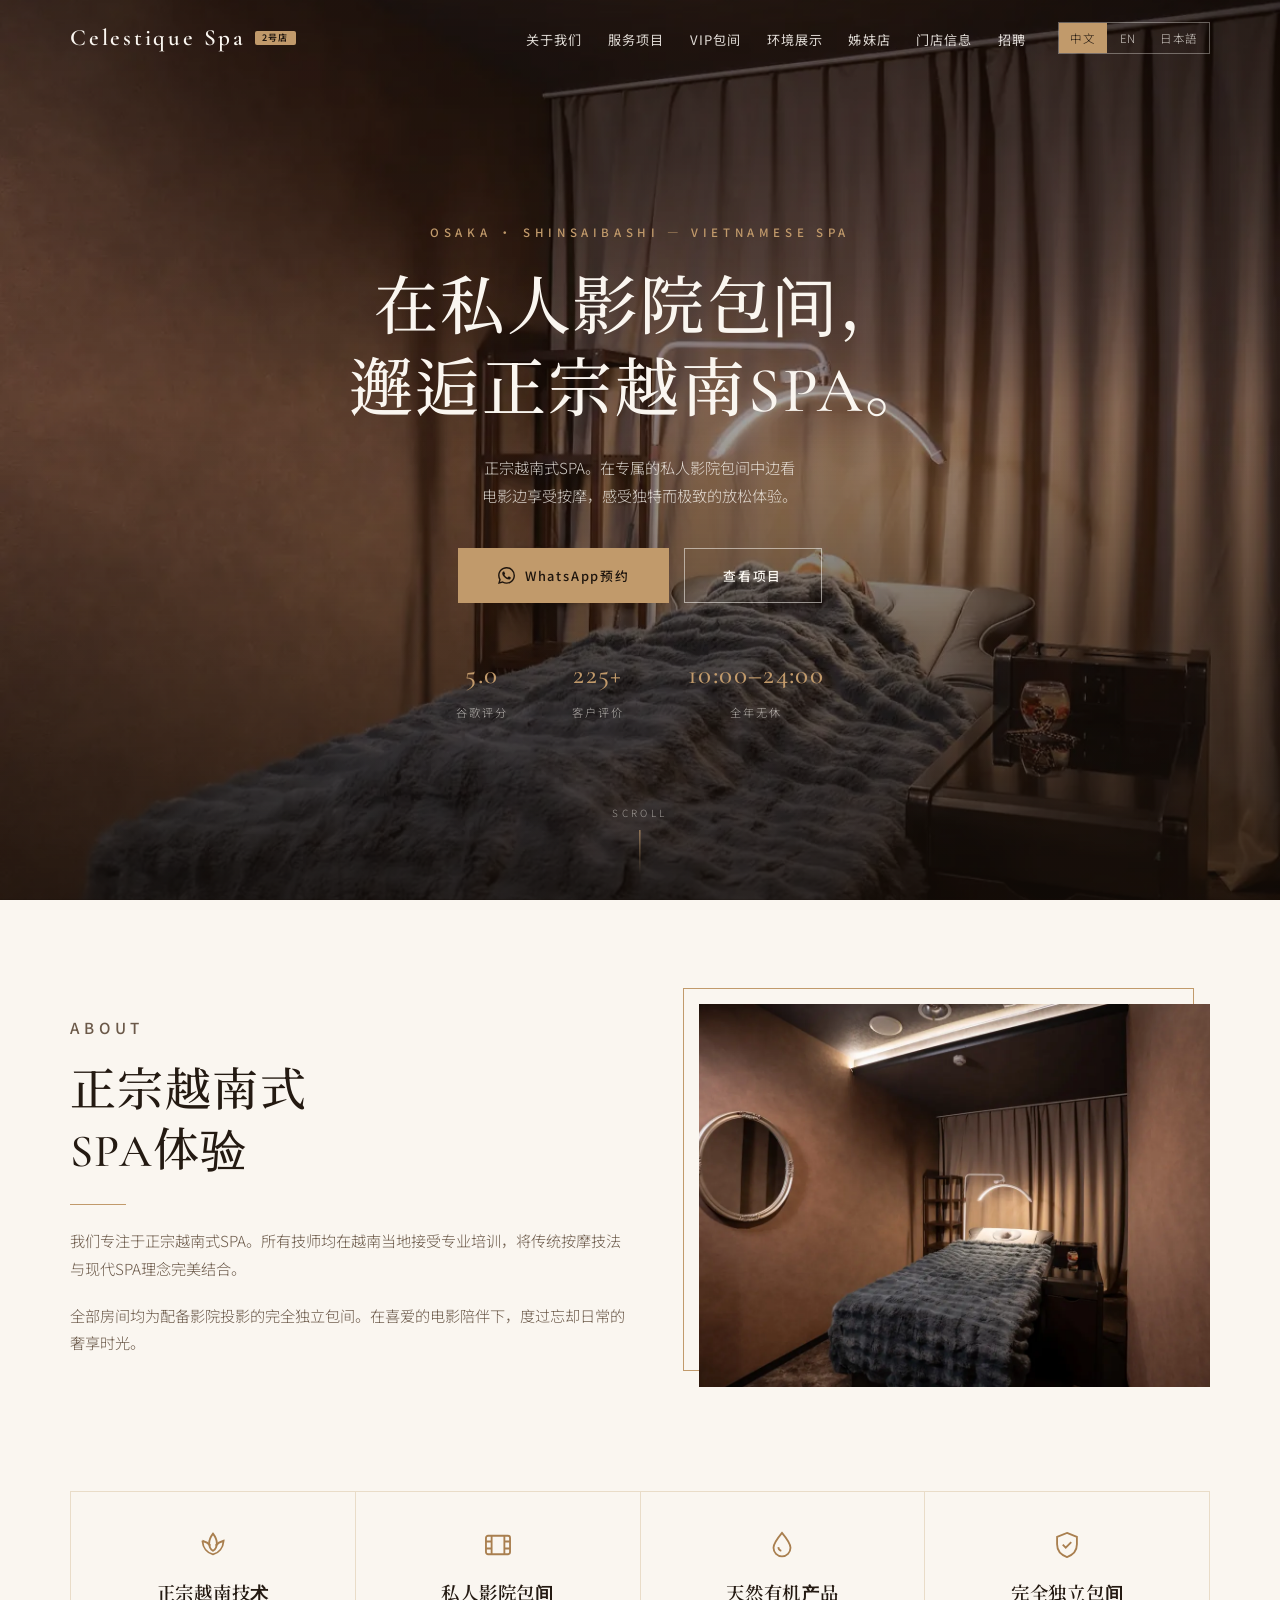
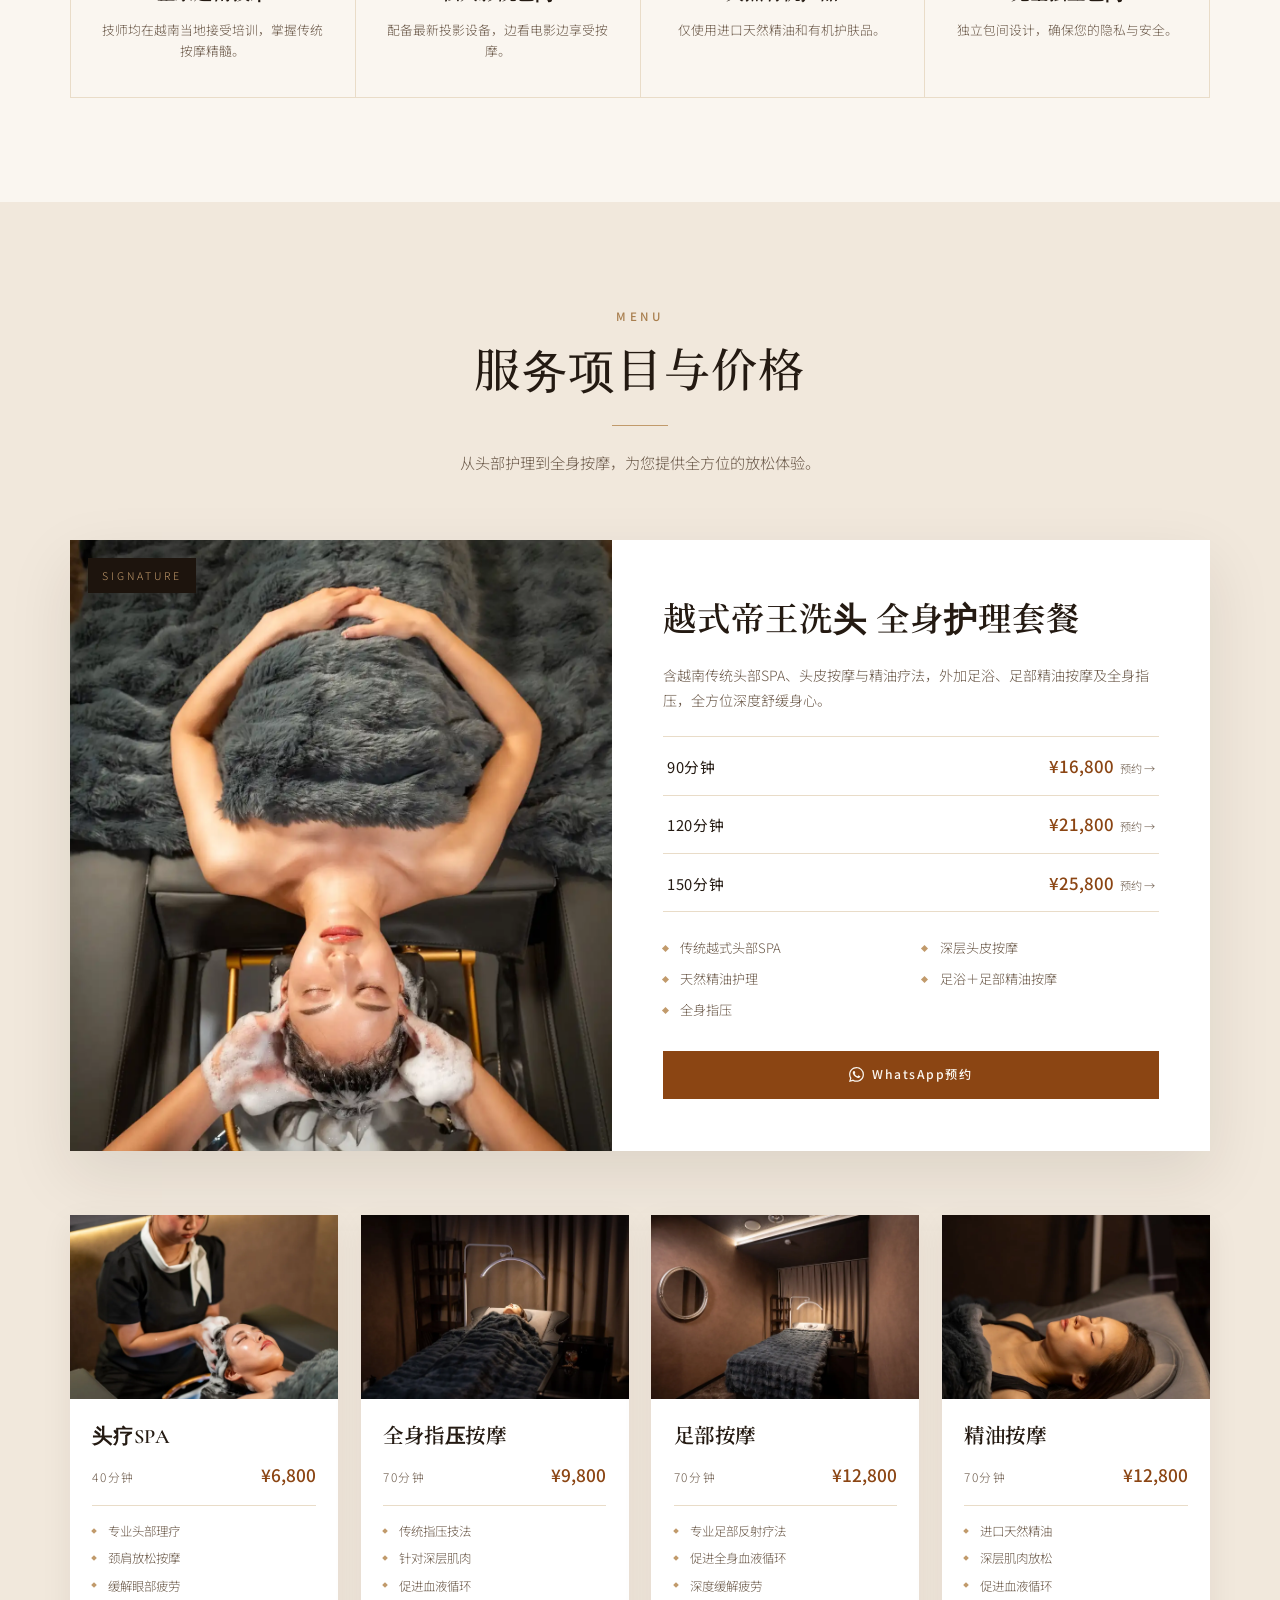
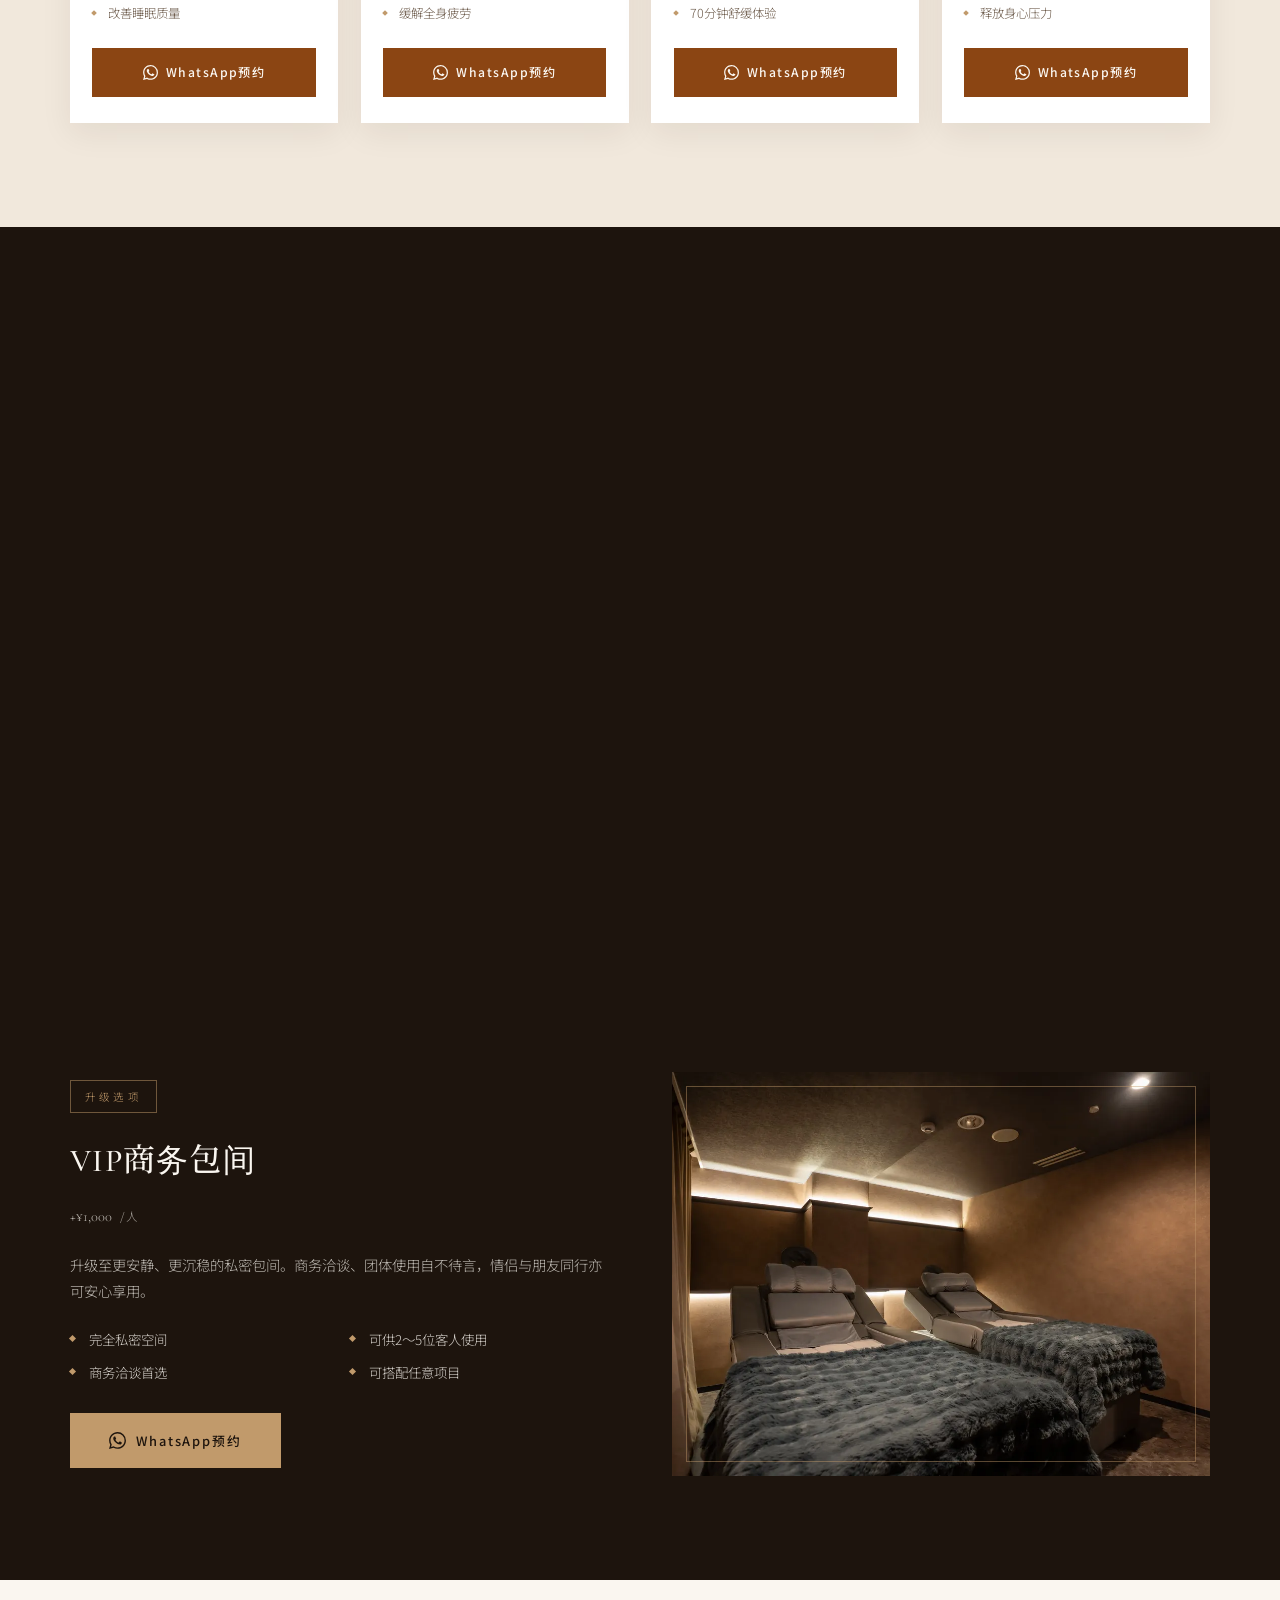
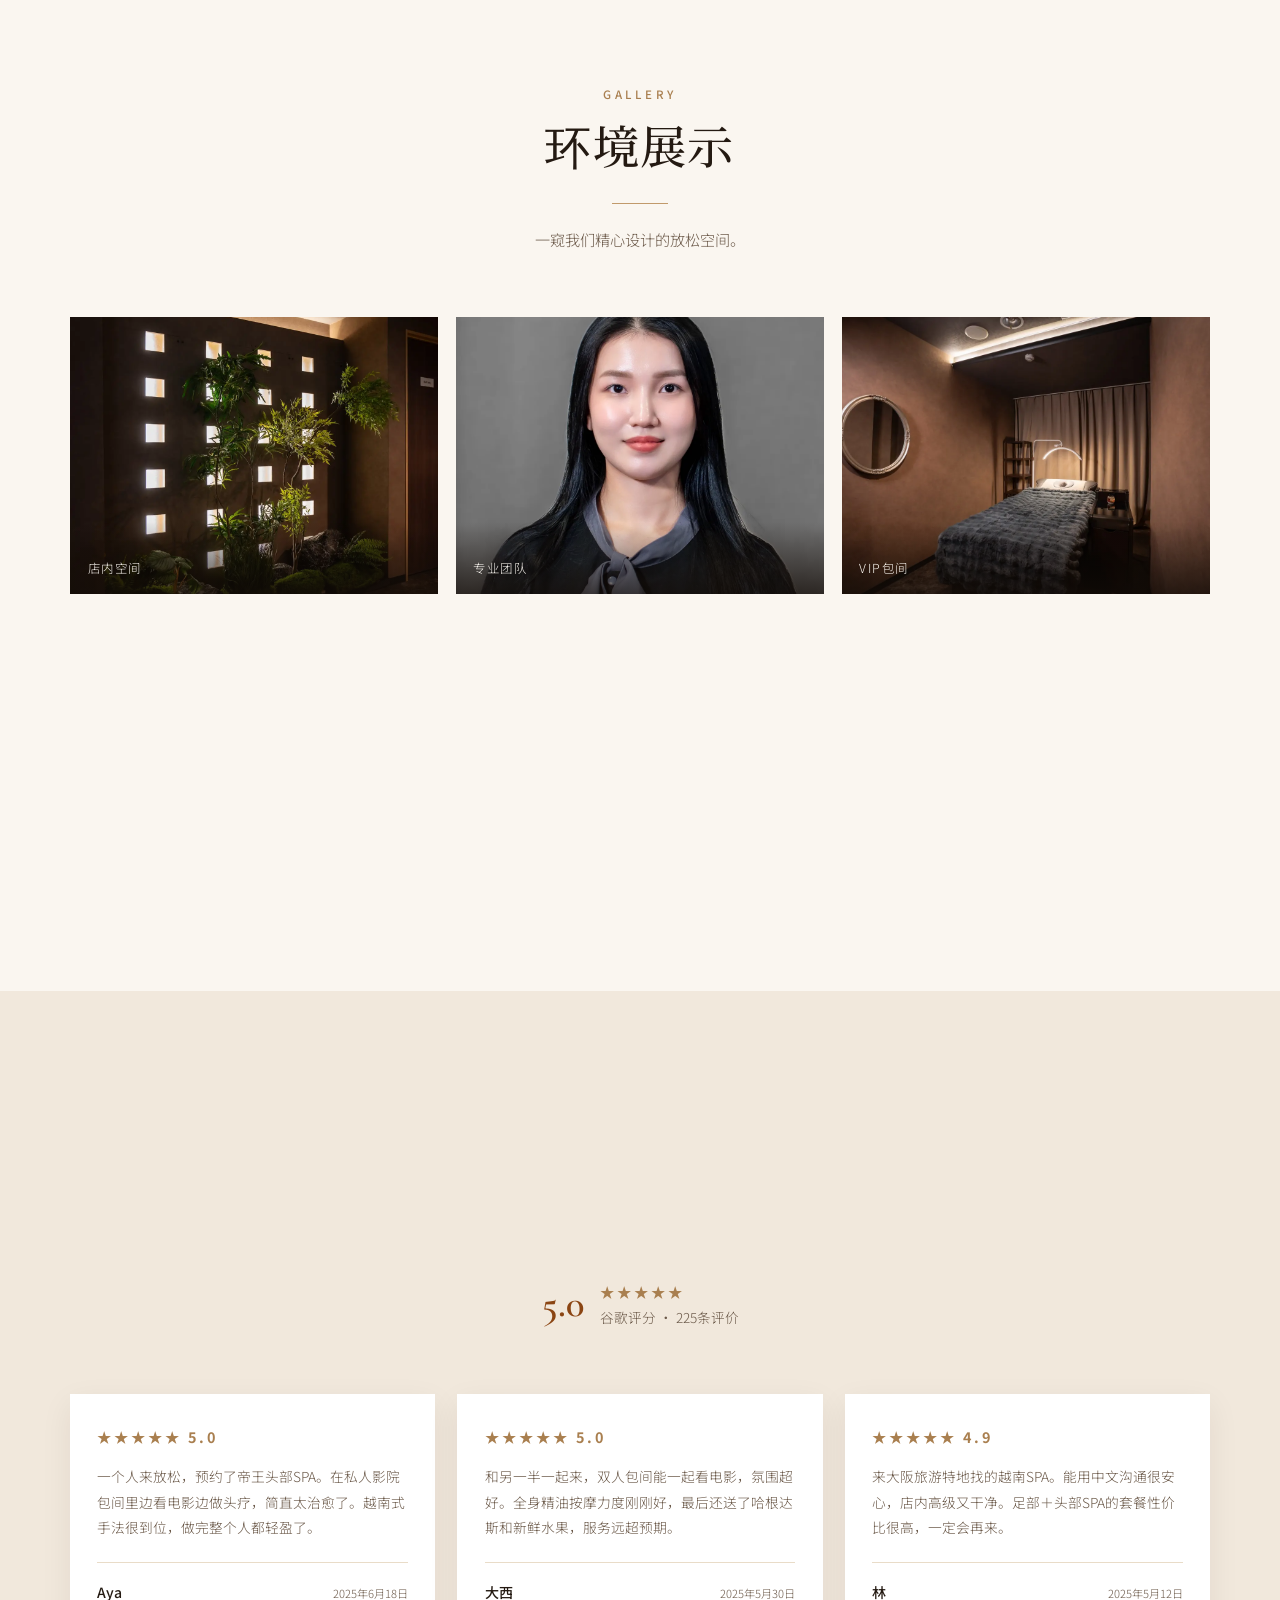
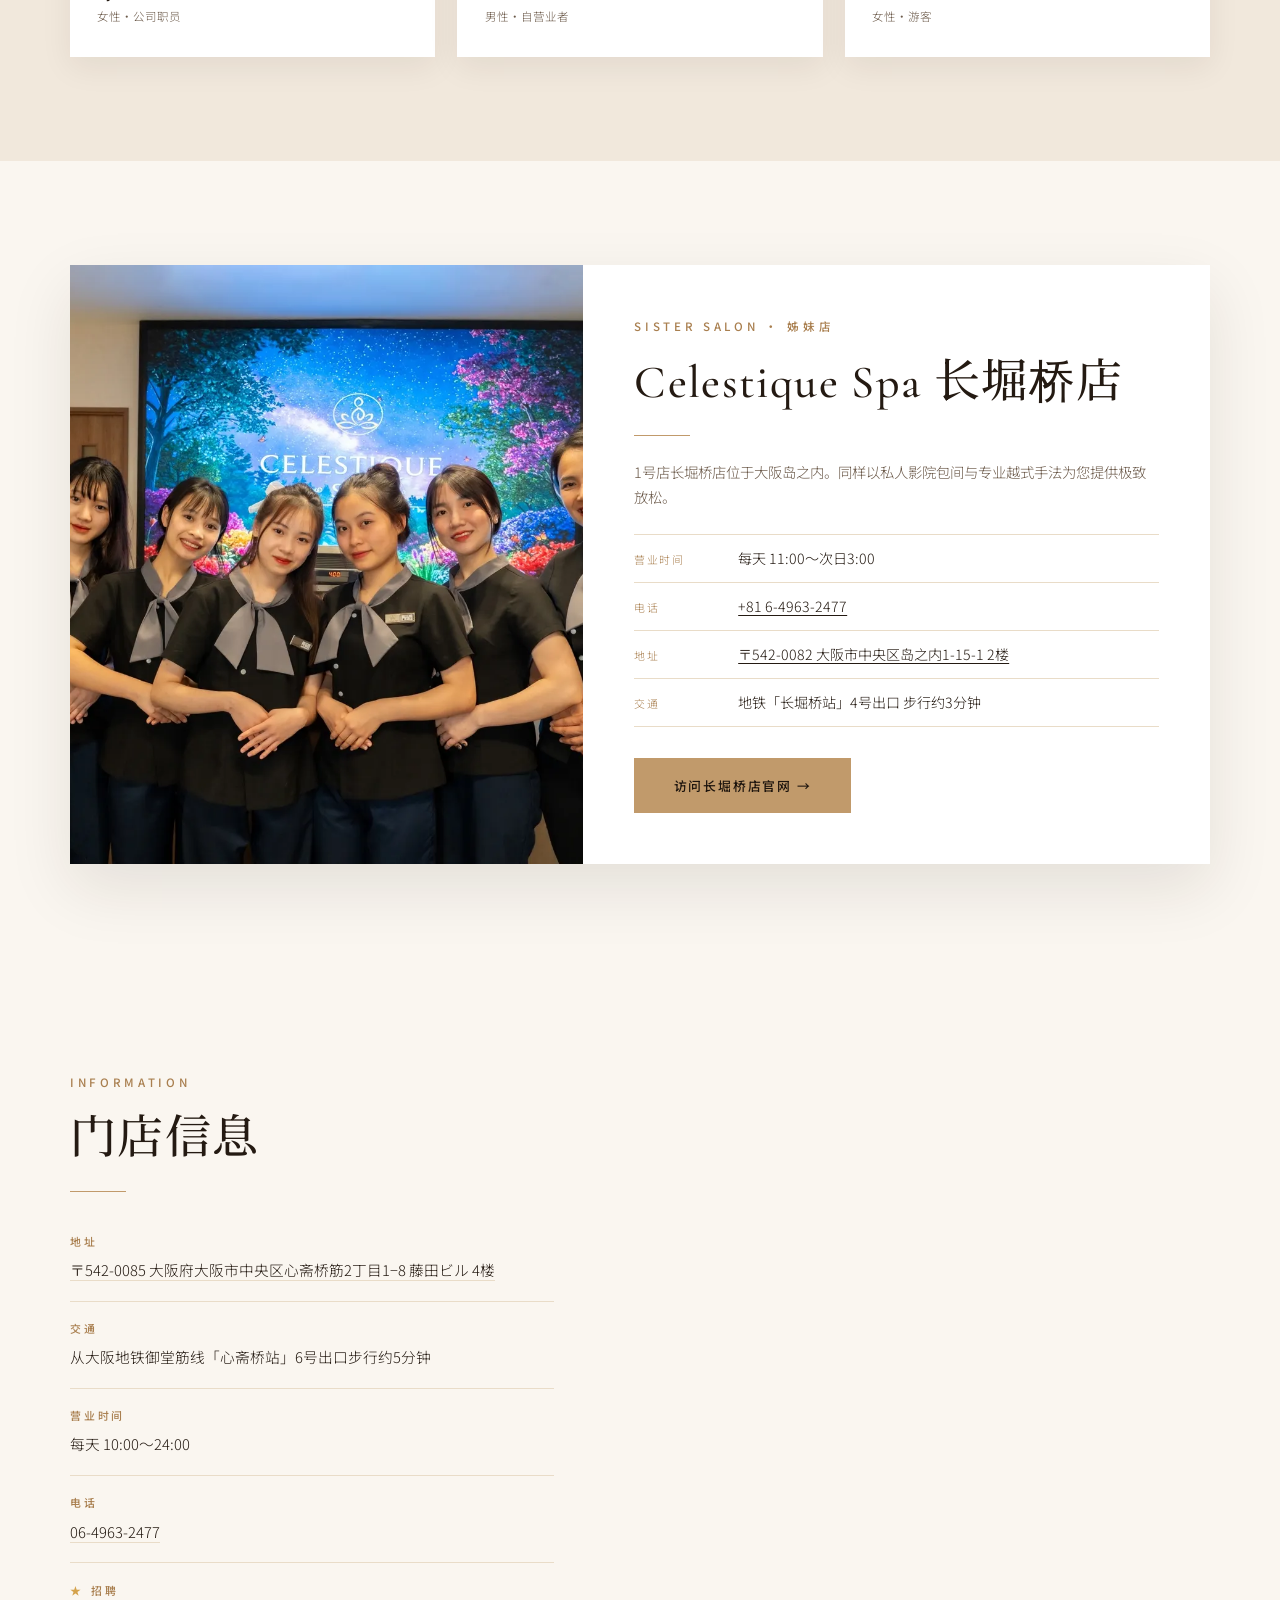
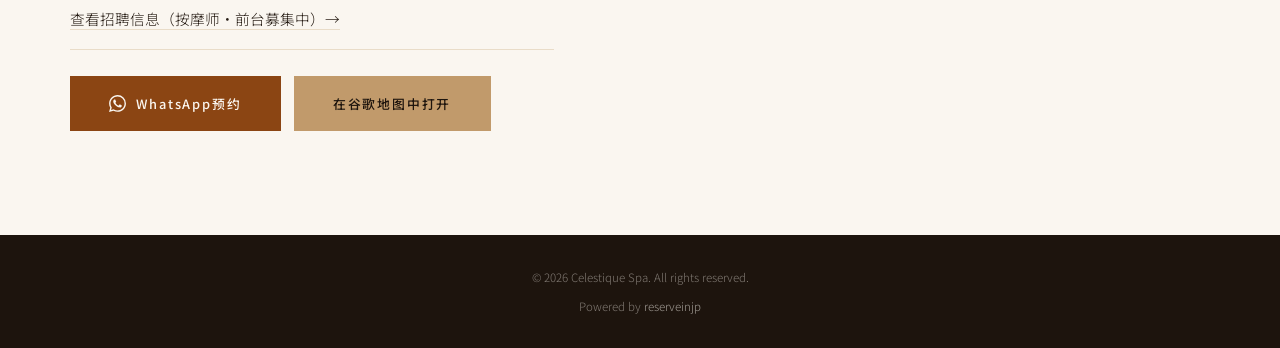
==== commit 311e84bd: "Align Access address, phone format, and map pin with the Shinsaibashi Google listing. Co-authored-by" ====
--- a/cn/index.html
+++ b/cn/index.html
@@ -342,7 +342,7 @@
             <ul class="sister-info">
             <li><span class="k">营业时间</span><span class="v">每天 11:00〜次日3:00</span></li>
             <li><span class="k">电话</span><span class="v"><a href="tel:+81649632477">+81 6-4963-2477</a></span></li>
-            <li><span class="k">地址</span><span class="v"><a href="https://maps.app.goo.gl/aXwWCqiYofArRiDN9?g_st=ic" target="_blank" rel="noopener">〒542-0082 大阪市中央区岛之内1-15-1 2楼</a></span></li>
+            <li><span class="k">地址</span><span class="v"><a href="https://maps.app.goo.gl/tpL7jkPrLn7CtPPL7" target="_blank" rel="noopener">〒542-0082 大阪市中央区岛之内1-15-1 2楼</a></span></li>
             <li><span class="k">交通</span><span class="v">地铁「长堀桥站」4号出口 步行约3分钟</span></li>
             </ul>
             <a href="https://arfunpizza.com/fi/shops/celestiquespa/landing.html" target="_blank" rel="noopener" class="btn btn-gold">访问长堀桥店官网 →</a>
@@ -360,7 +360,7 @@
             <div class="gold-rule"></div>
             <div class="access-item">
               <h4>地址</h4>
-              <p><a href="https://maps.app.goo.gl/aXwWCqiYofArRiDN9?g_st=ic" target="_blank" rel="noopener noreferrer">〒542-0085 大阪府大阪市中央区心斋桥筋2丁目1-8 藤田ビル4F</a></p>
+              <p><a href="https://maps.app.goo.gl/aXwWCqiYofArRiDN9?g_st=ic" target="_blank" rel="noopener noreferrer">〒542-0085 大阪府大阪市中央区心斋桥筋2丁目1−8 藤田ビル 4楼</a></p>
             </div>
             <div class="access-item">
               <h4>交通</h4>
@@ -372,7 +372,7 @@
             </div>
             <div class="access-item">
               <h4>电话</h4>
-              <p><a href="tel:+81649632477">+81 6-4963-2477</a></p>
+              <p><a href="tel:+81649632477">06-4963-2477</a></p>
             </div>
             <div class="access-item">
               <h4 class="rec-title"><span class="rec-star">★</span> 招聘</h4>
@@ -385,7 +385,7 @@
             </div>
           </div>
           <div class="access-map">
-            <iframe title="Celestique Spa 地图" src="https://maps.google.com/maps?q=%E5%A4%A7%E9%98%AA%E5%BA%9C%E5%A4%A7%E9%98%AA%E5%B8%82%E4%B8%AD%E5%A4%AE%E5%8C%BA%E5%BF%83%E6%96%8E%E6%A9%8B%E7%AD%8B2%E4%B8%81%E7%9B%AE1-8+%E8%97%A4%E7%94%B0%E3%83%93%E3%83%AB&output=embed" allowfullscreen loading="lazy" referrerpolicy="no-referrer-when-downgrade"></iframe>
+            <iframe title="Celestique Spa 地图" src="https://maps.google.com/maps?cid=12202681524113510720&hl=zh-CN&output=embed" allowfullscreen loading="lazy" referrerpolicy="no-referrer-when-downgrade"></iframe>
           </div>
         </div>
       </div>
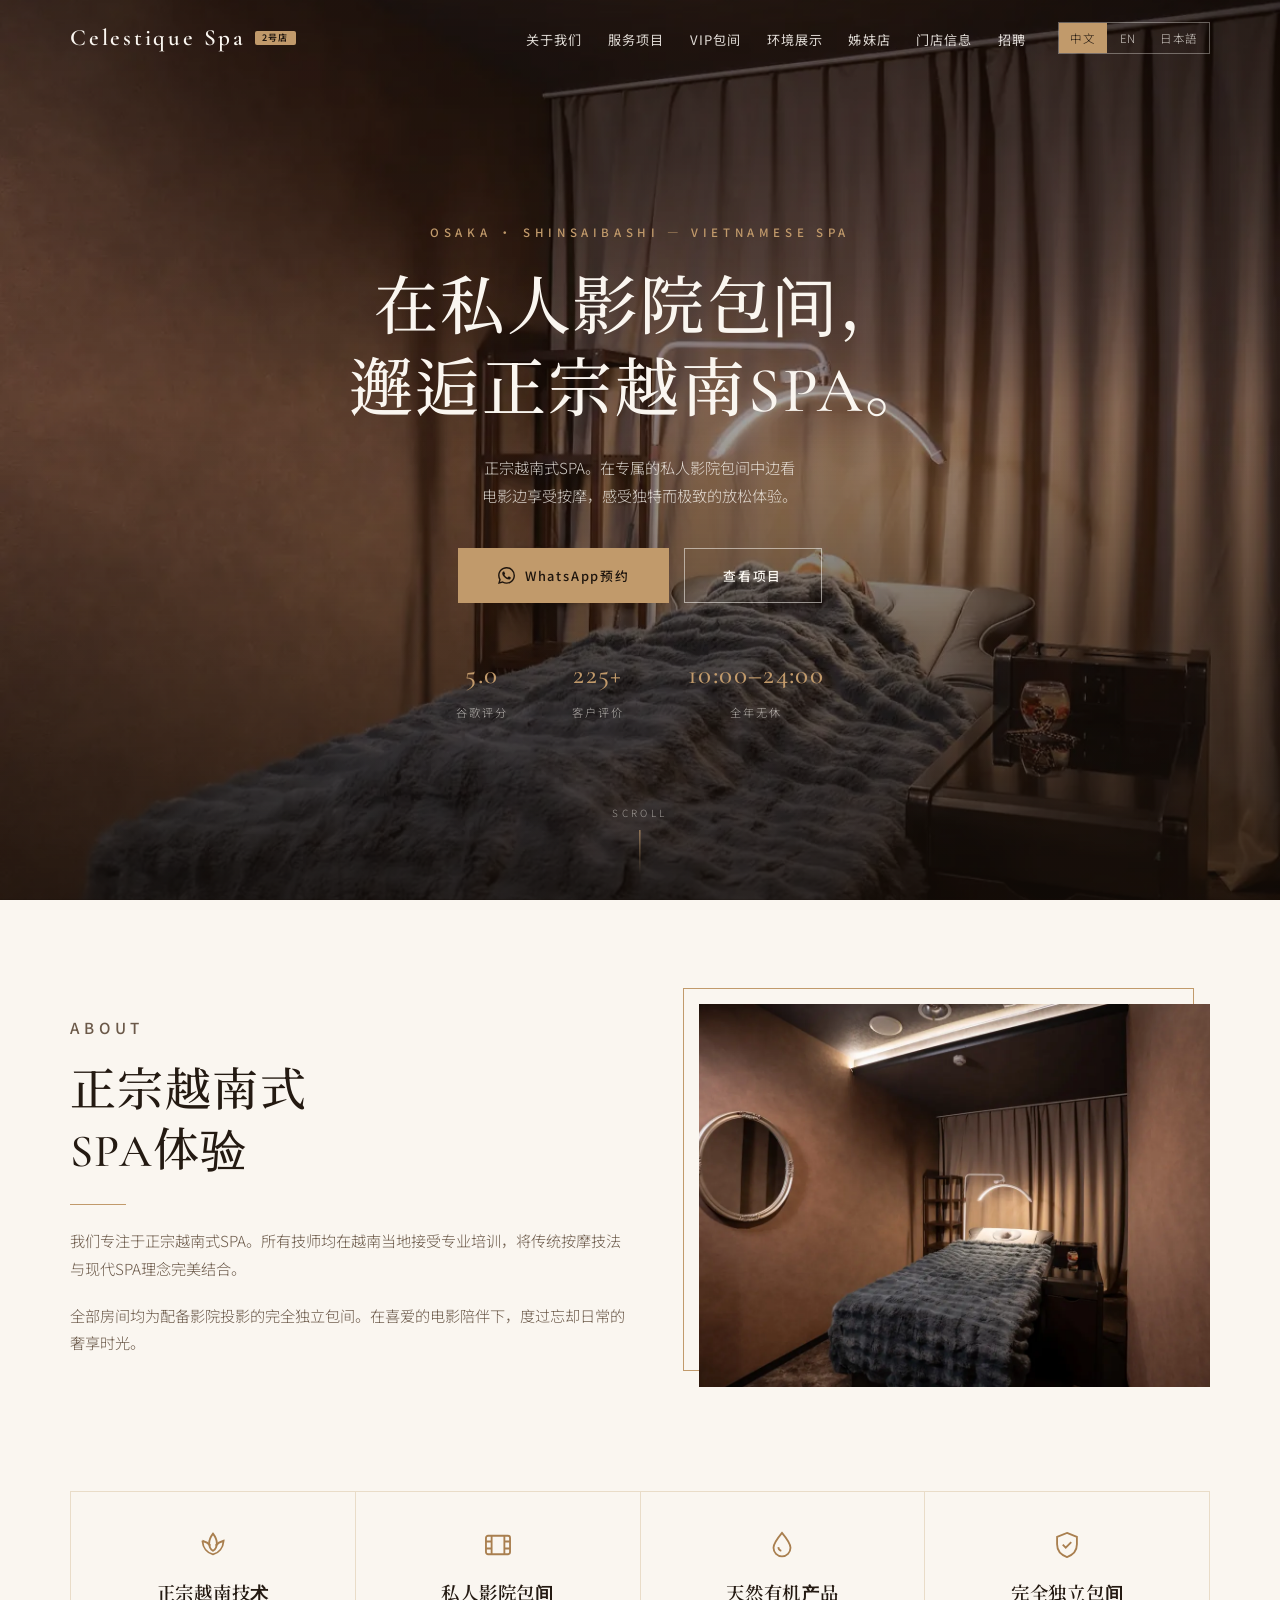
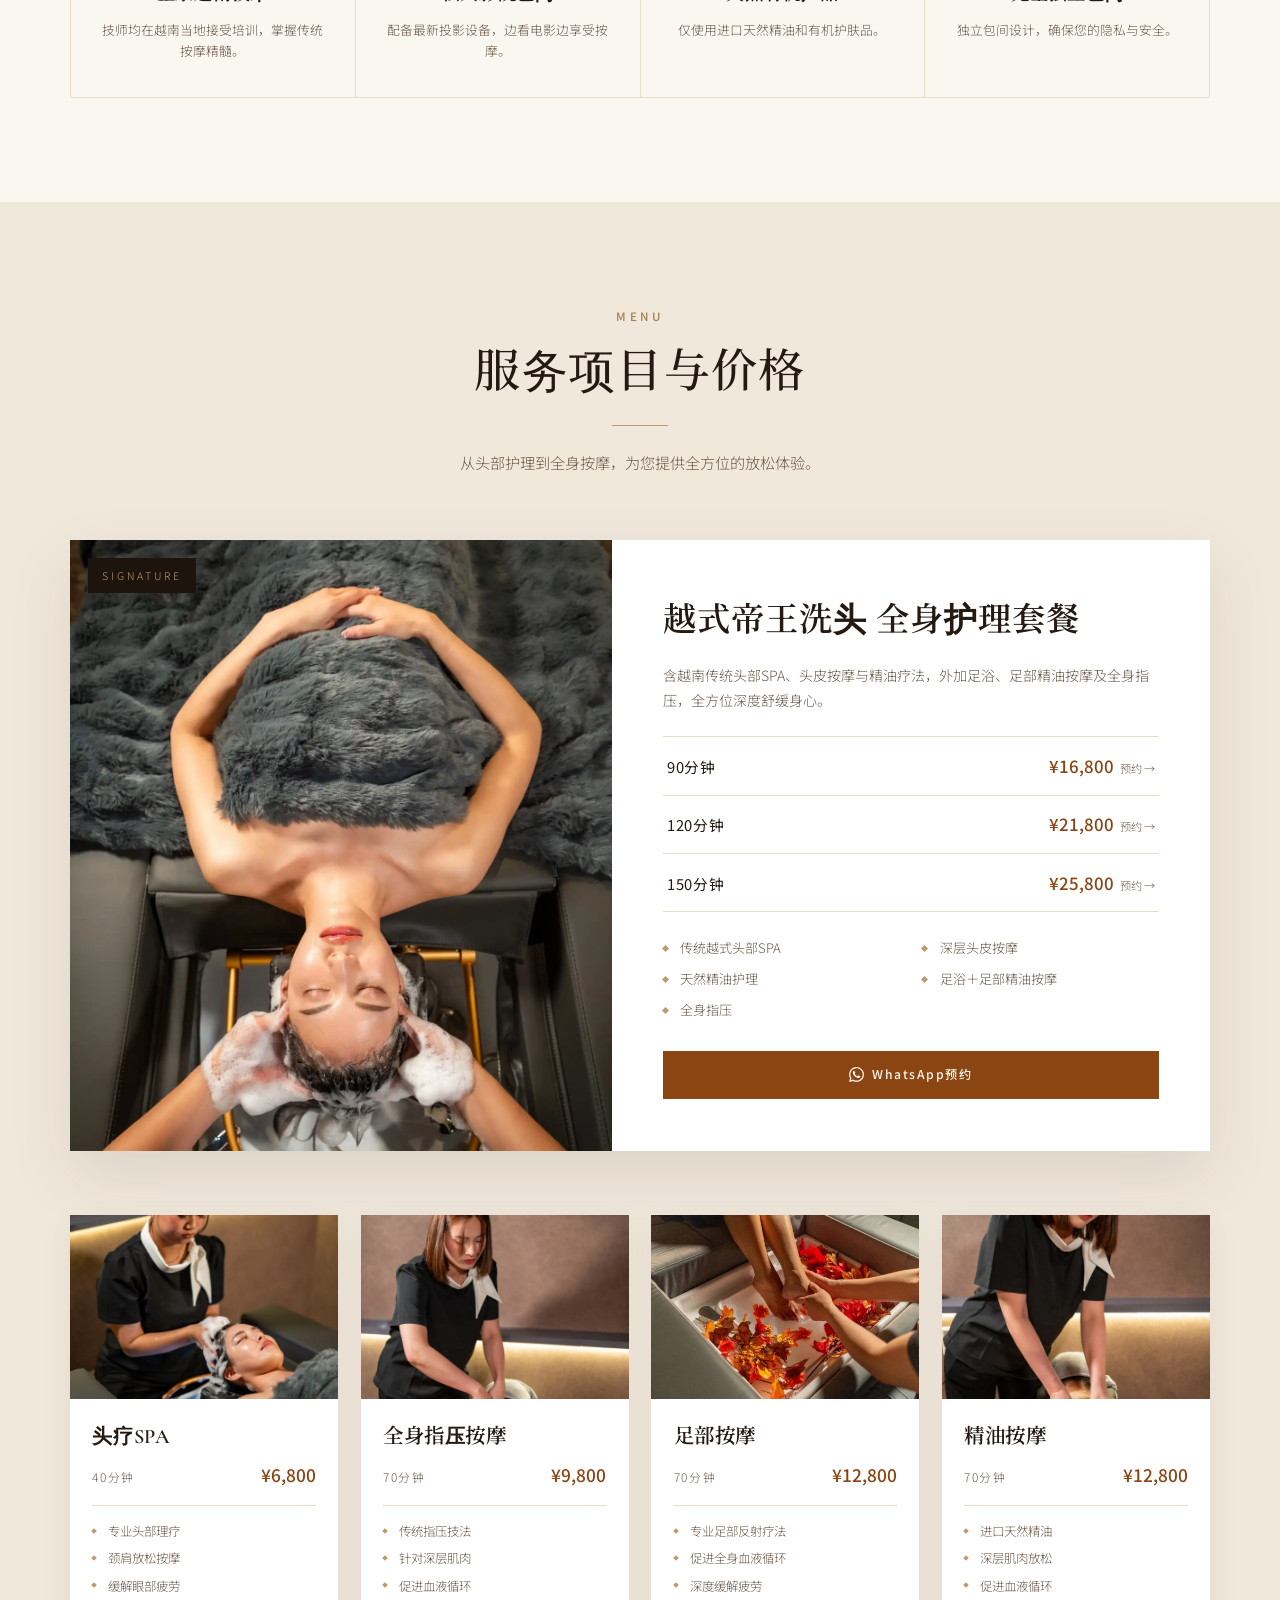
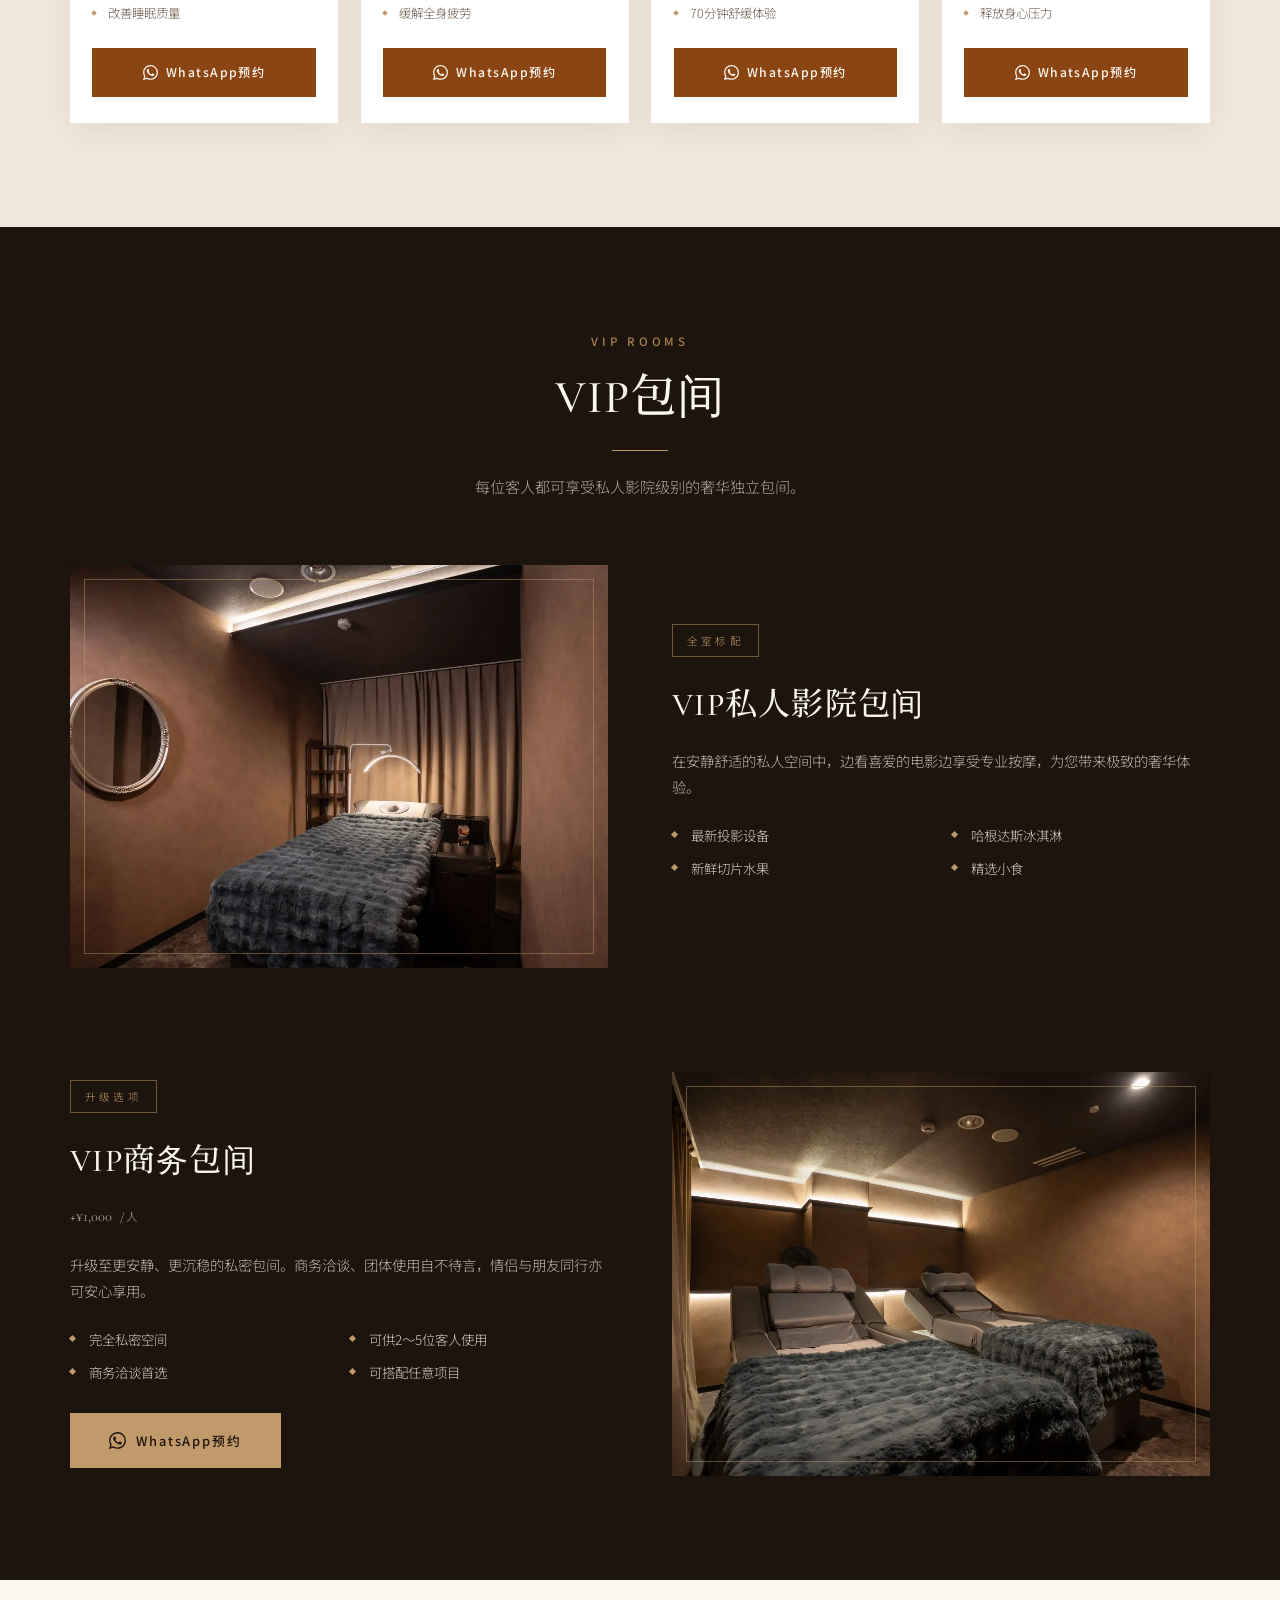
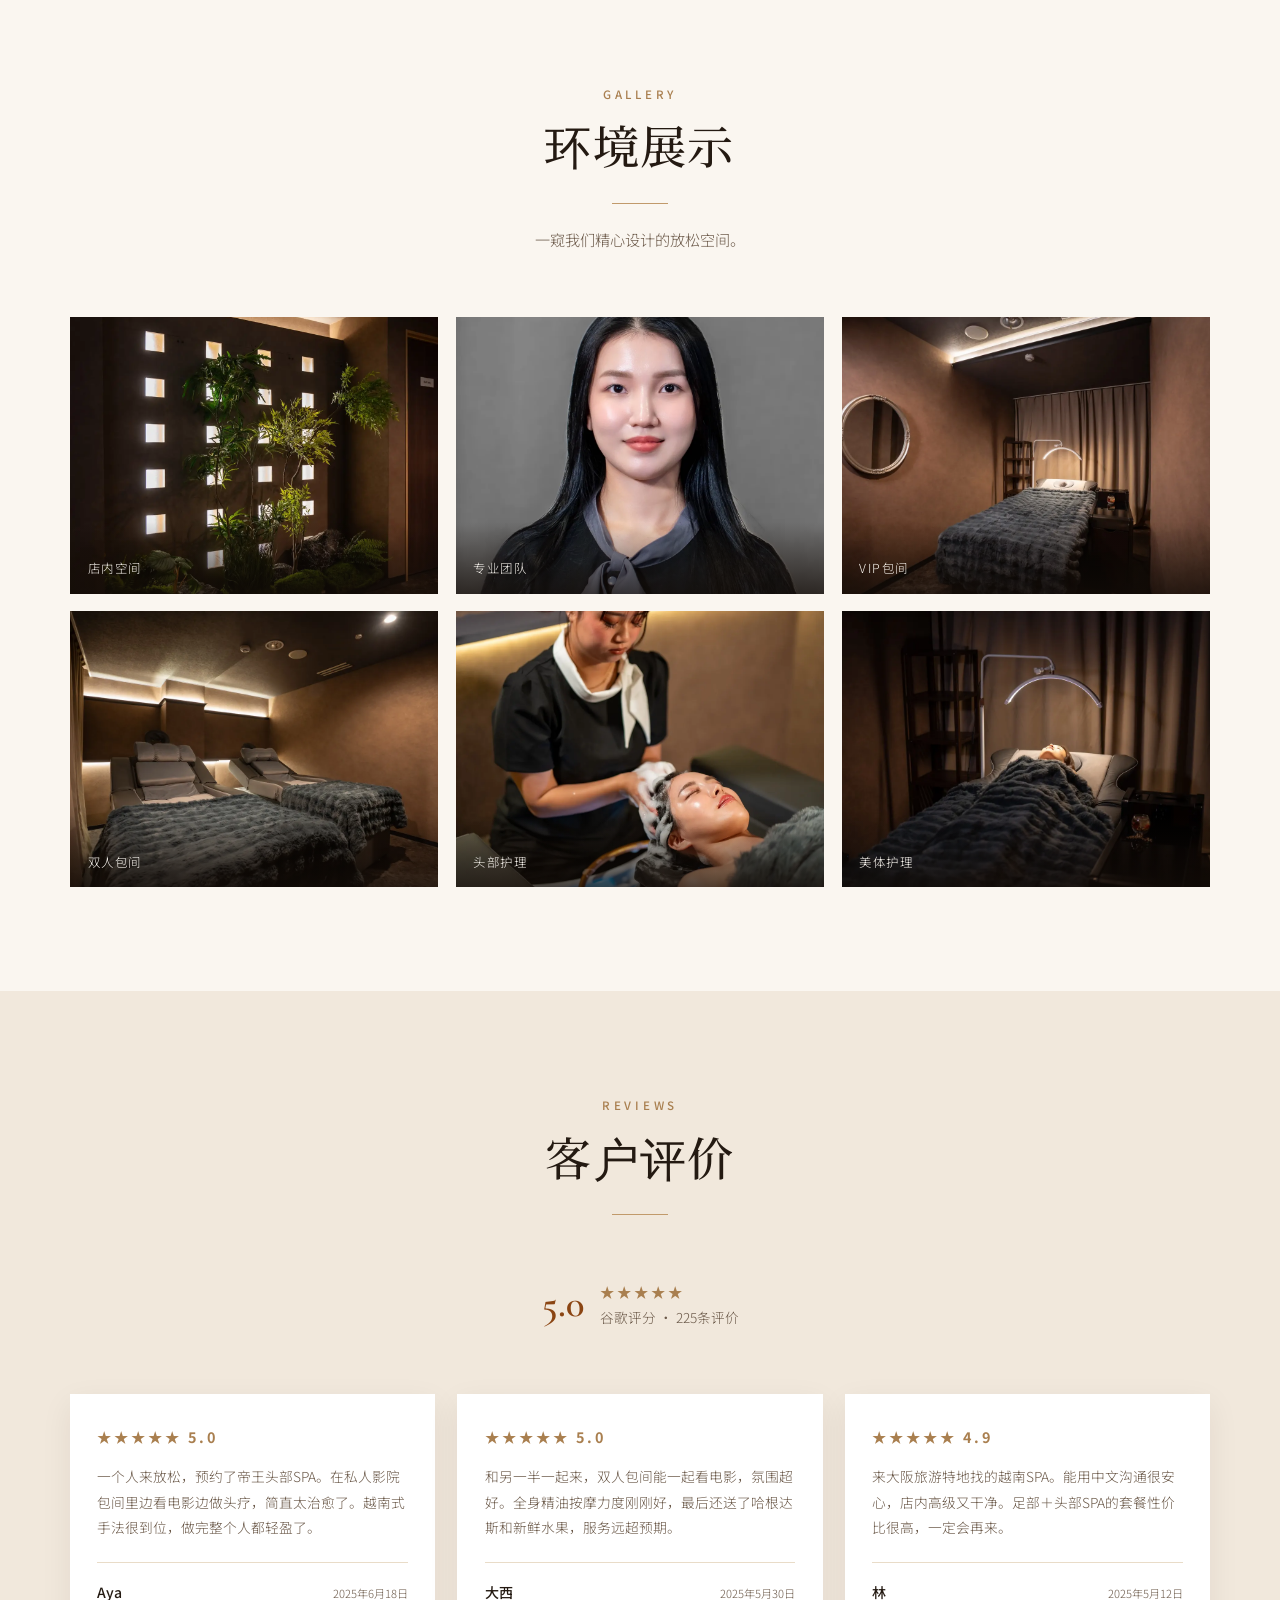
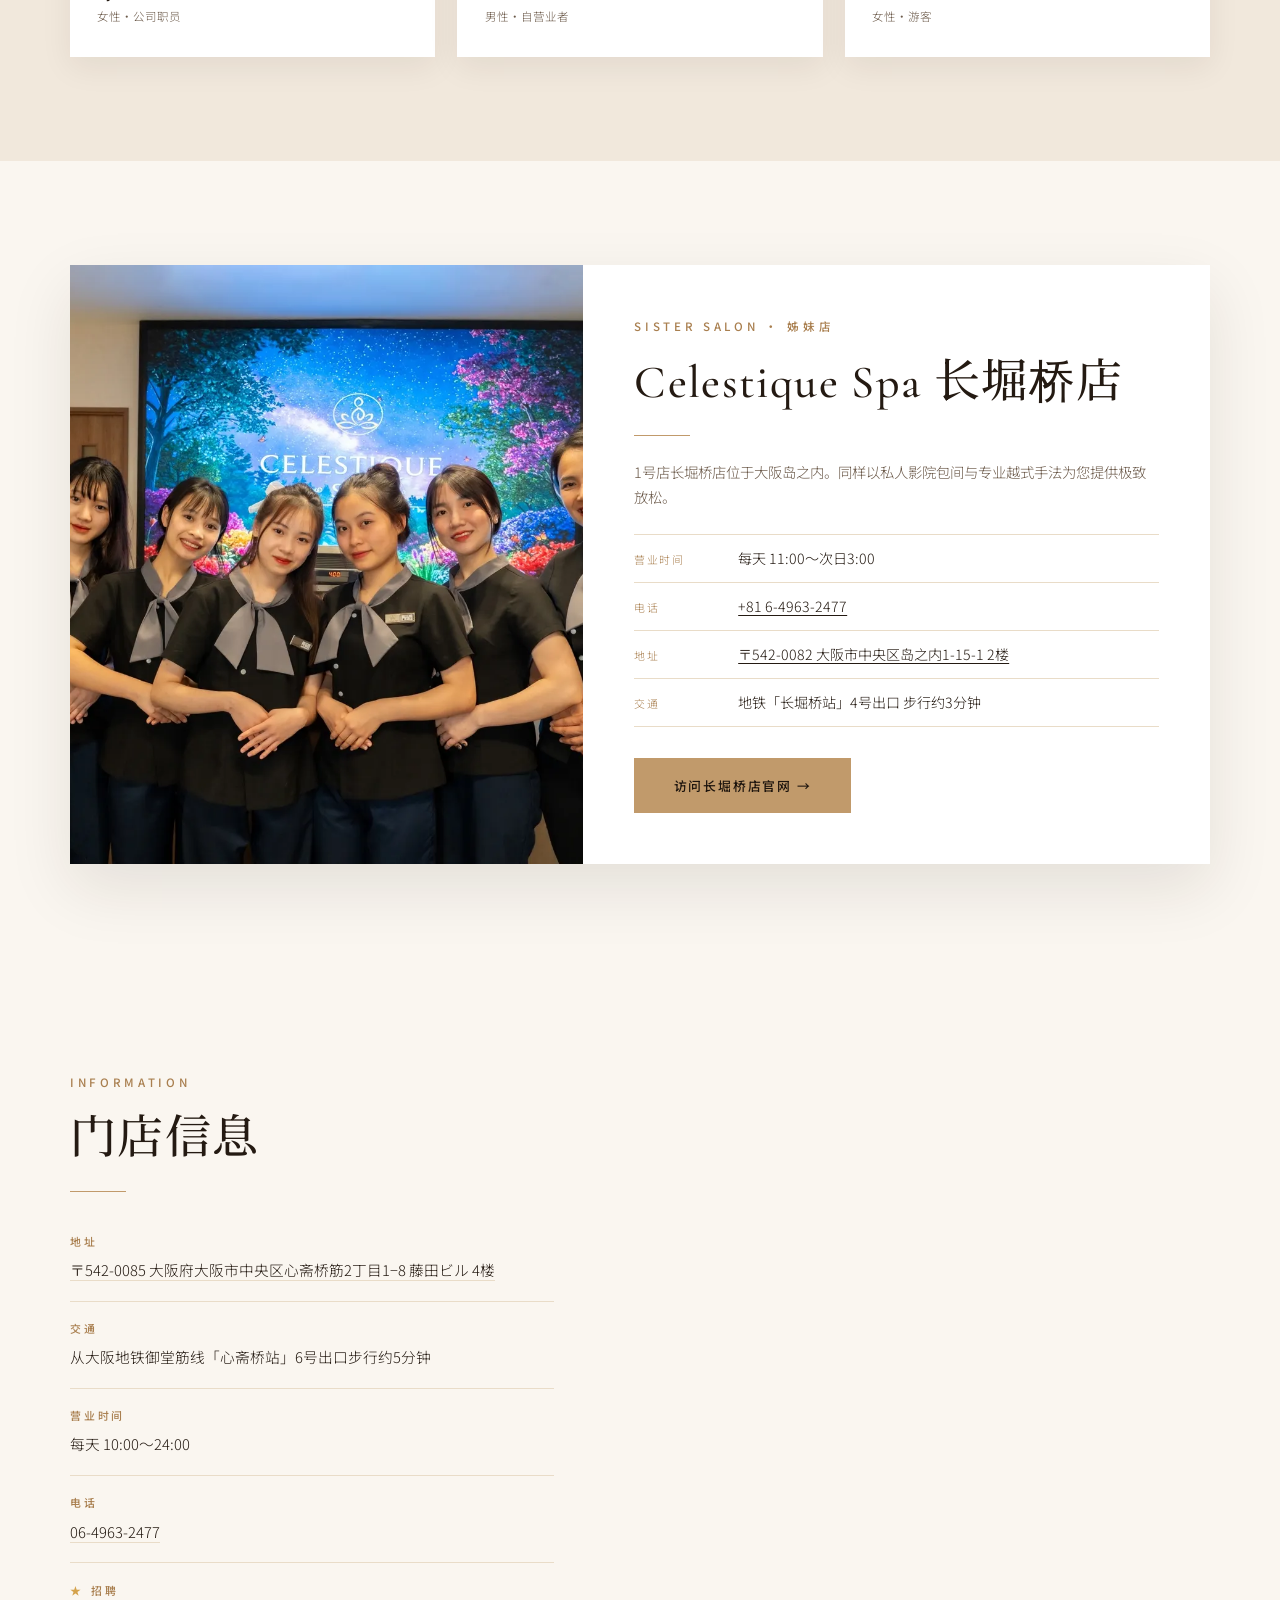
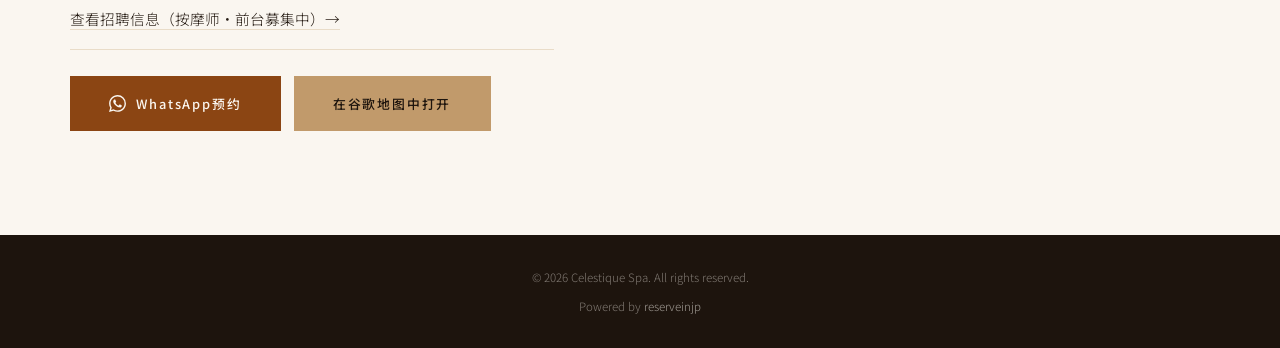
==== commit 249de988: "Swap menu photos to treatment shots: foot bath, shiatsu, and oil massage. Co-authored-by: Cursor <cu" ====
--- a/cn/index.html
+++ b/cn/index.html
@@ -70,7 +70,7 @@
             <p>全部房间均为配备影院投影的完全独立包间。在喜爱的电影陪伴下，度过忘却日常的奢享时光。</p>
           </div>
           <div class="about-media">
-            <img src="../assets/images/svc-foot.webp" alt="Celestique Spa 包间" loading="lazy">
+            <img src="../assets/images/about-room.webp" alt="Celestique Spa 包间" loading="lazy">
           </div>
         </div>
         <div class="features">
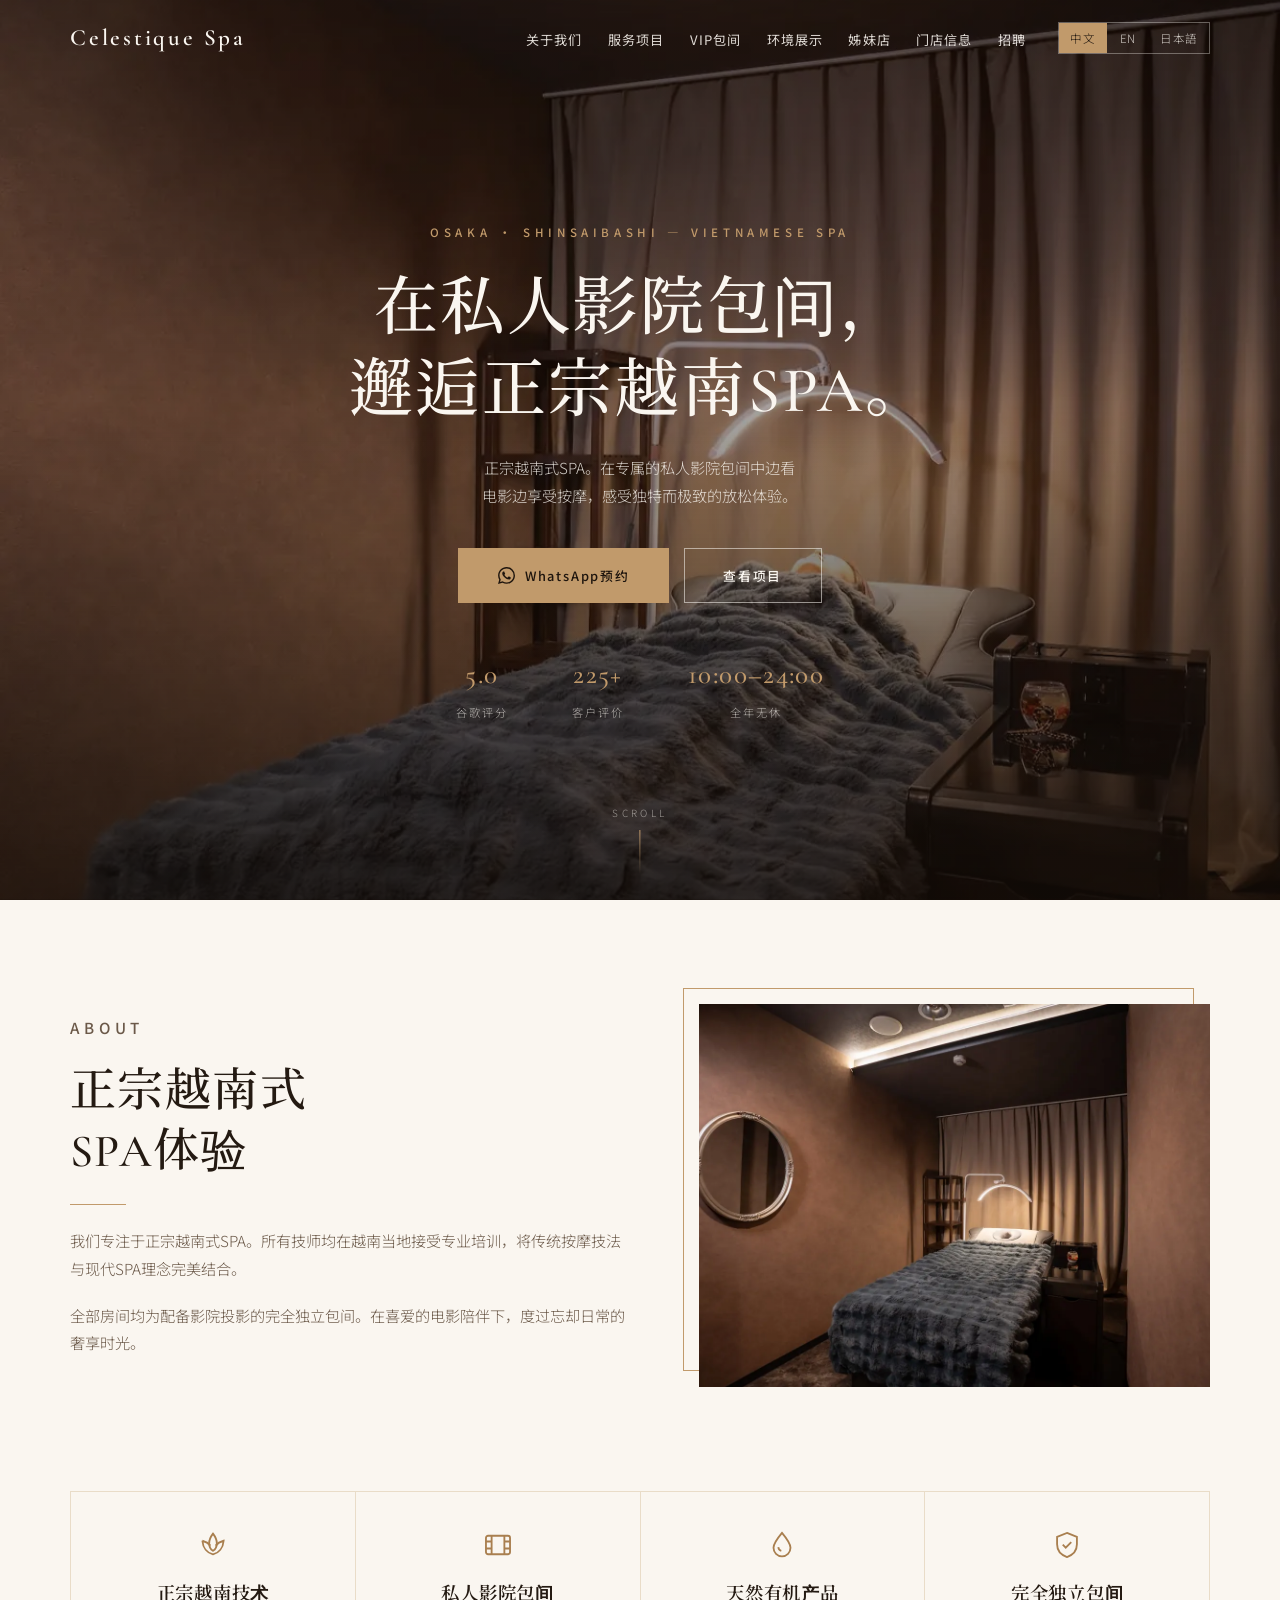
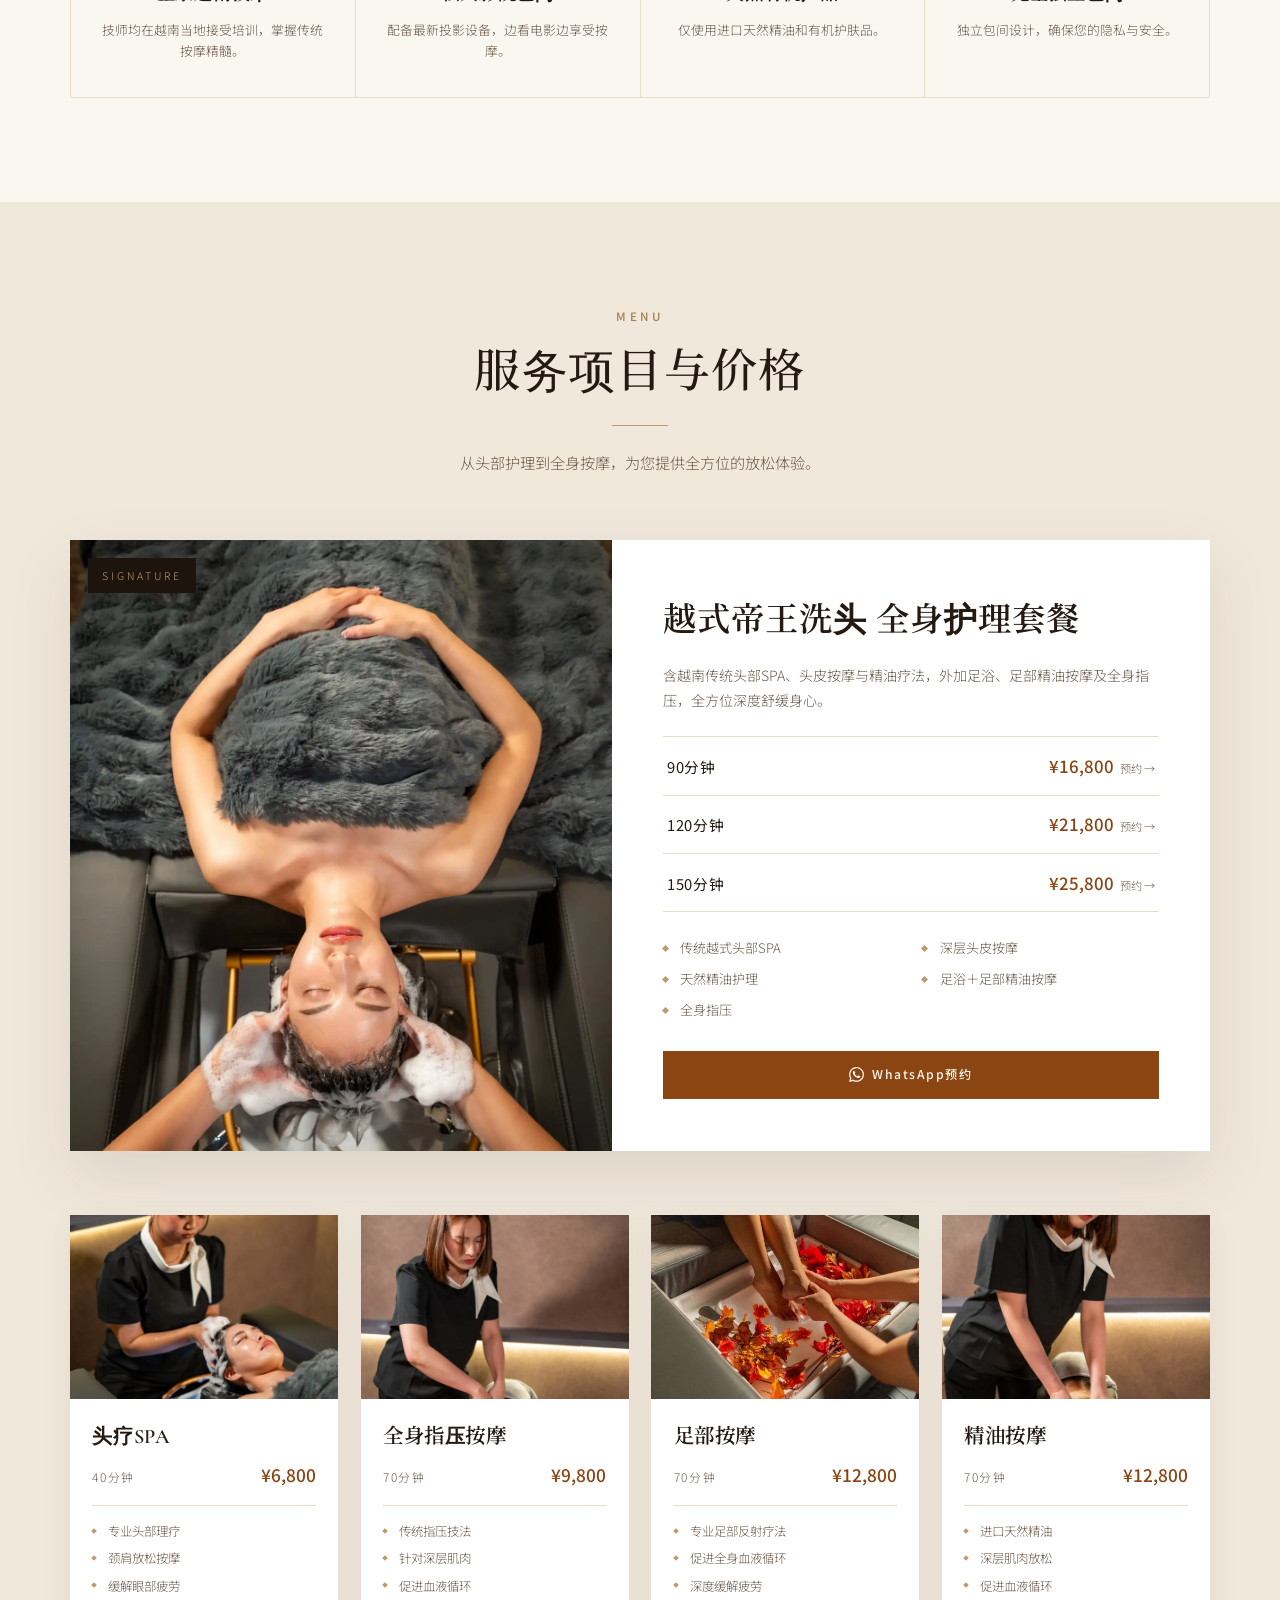
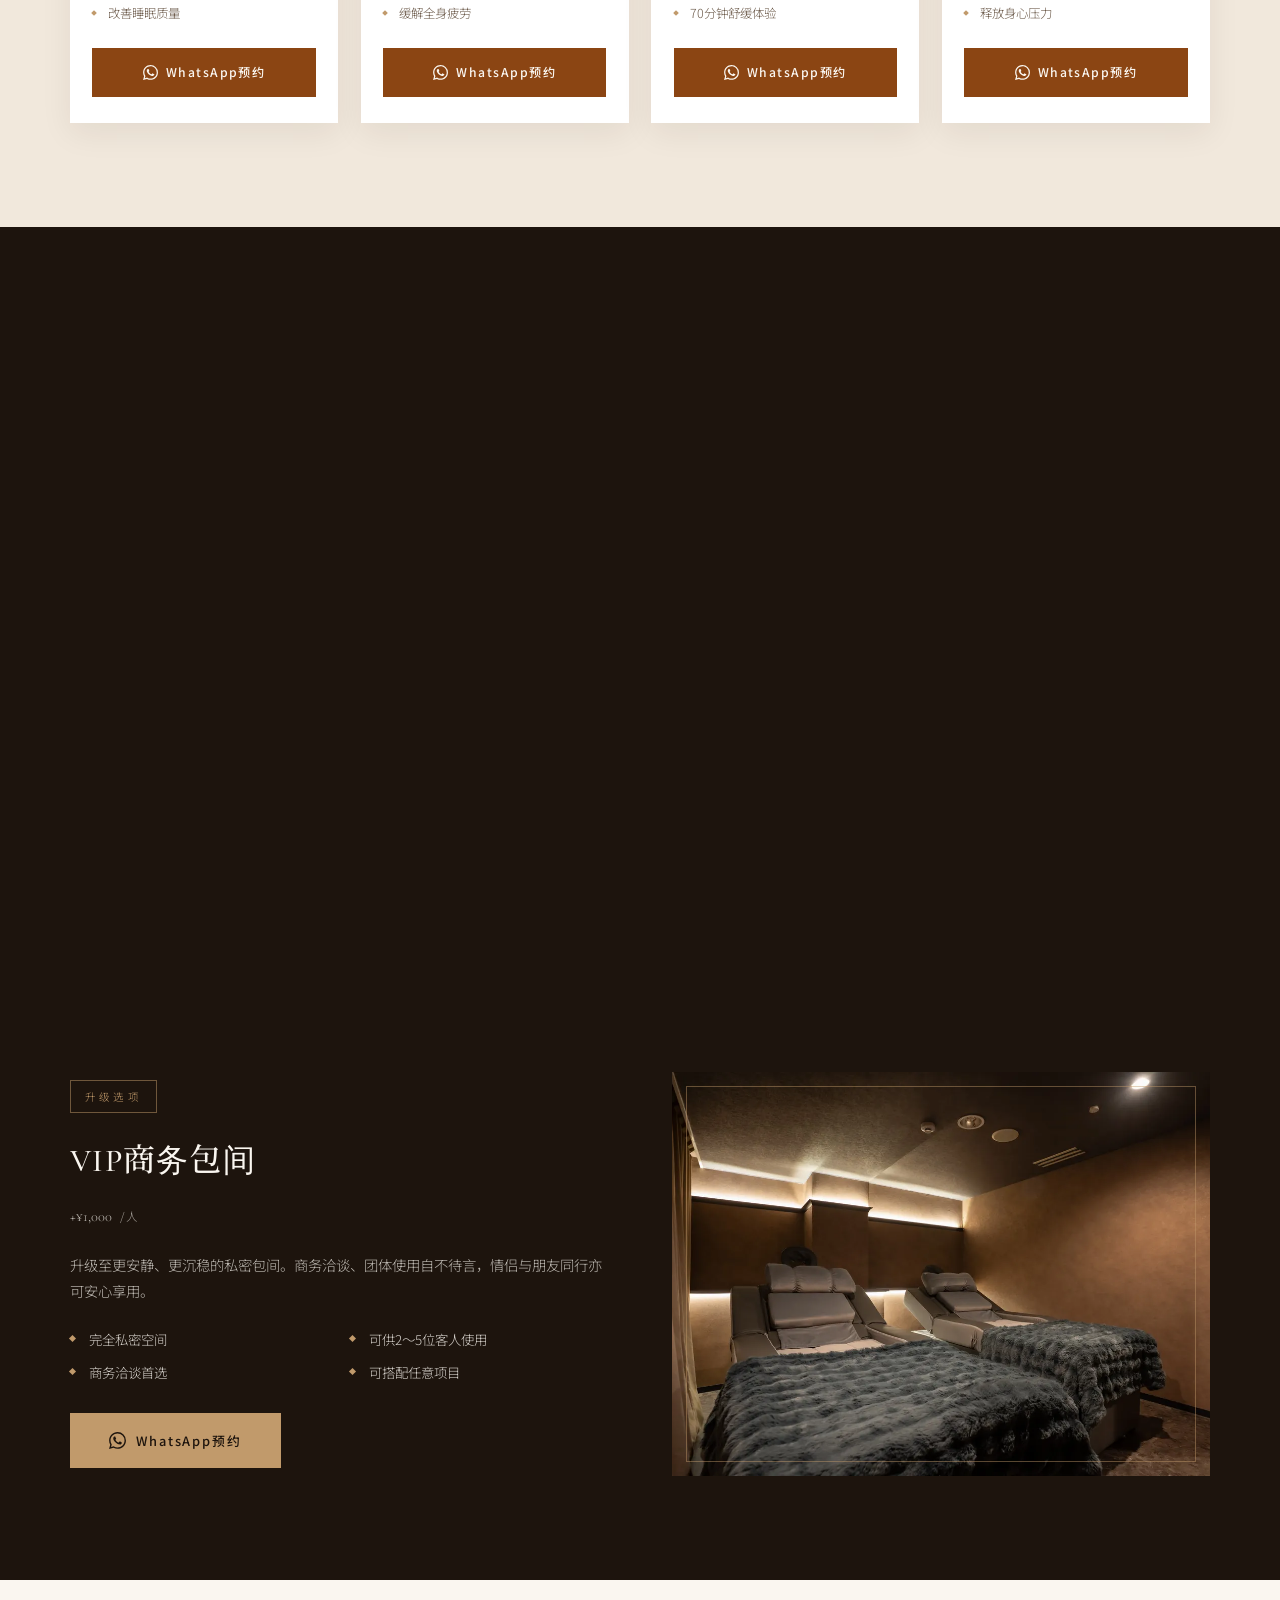
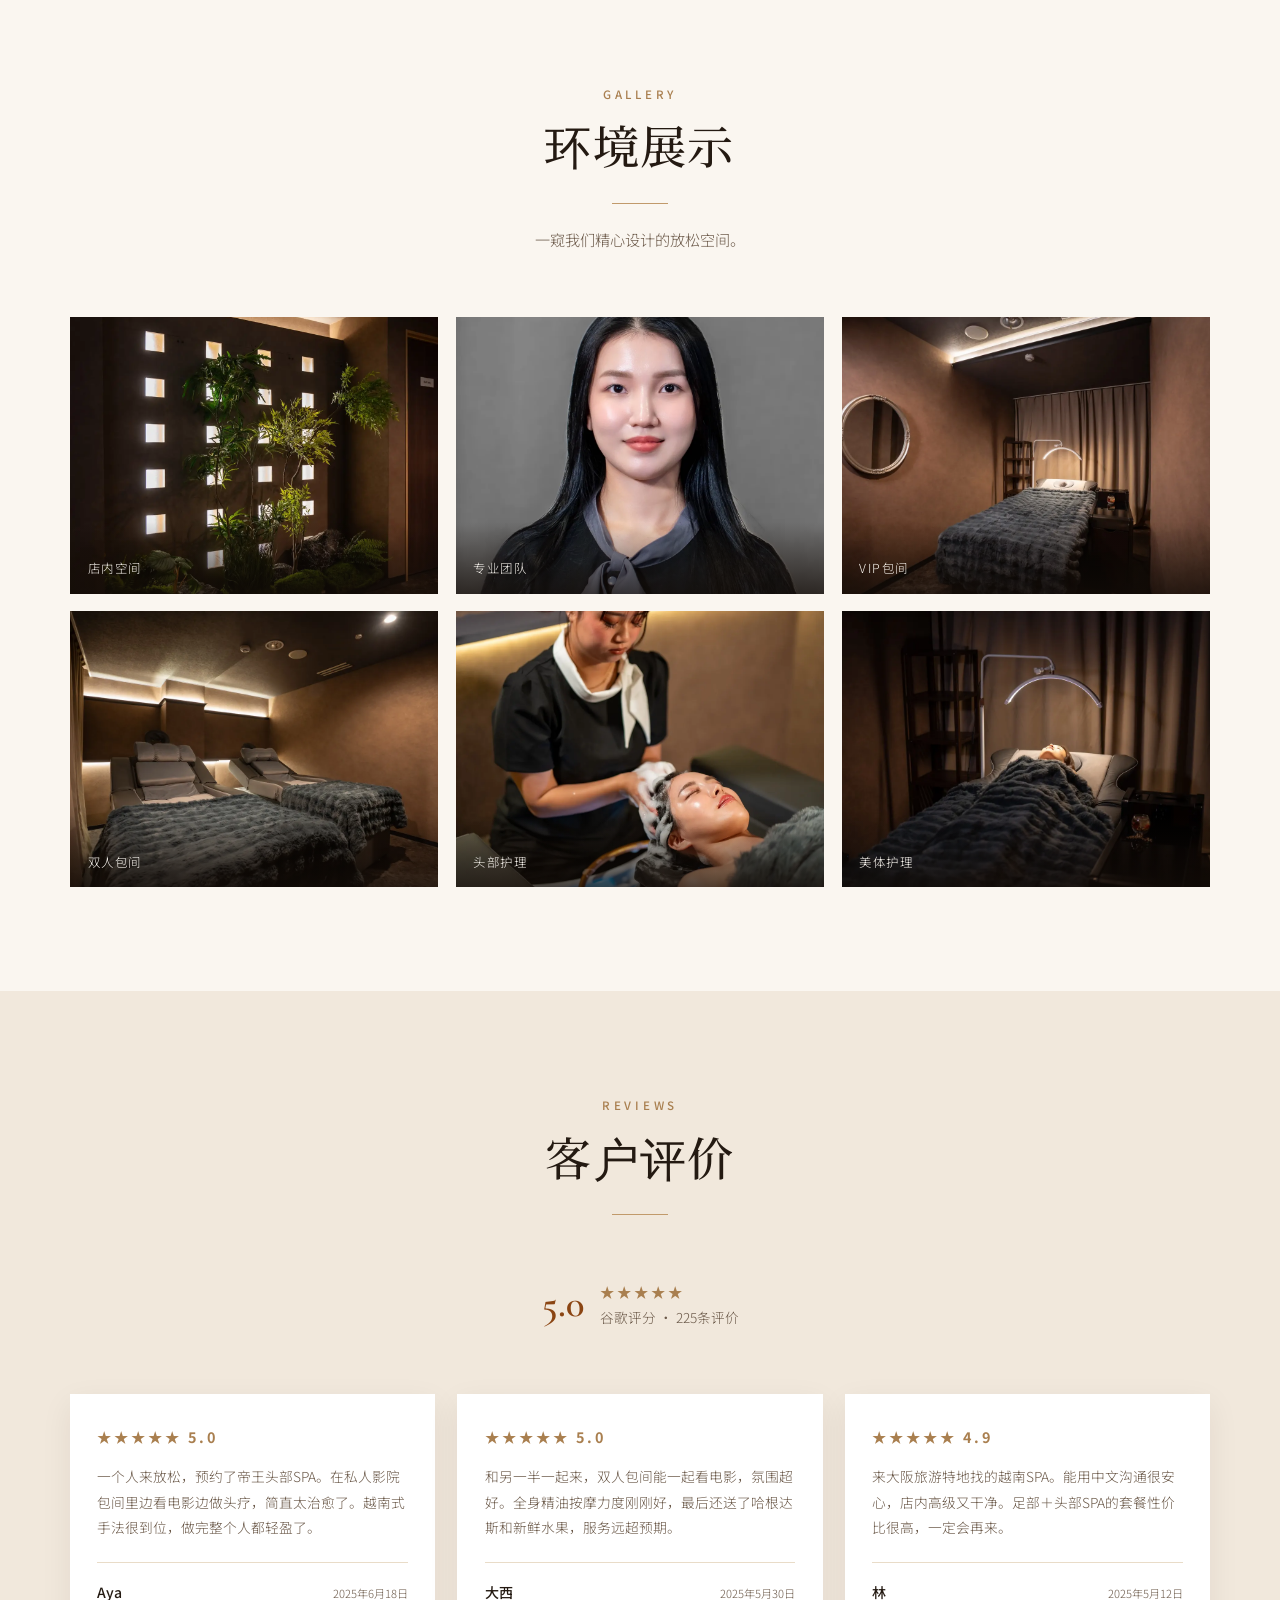
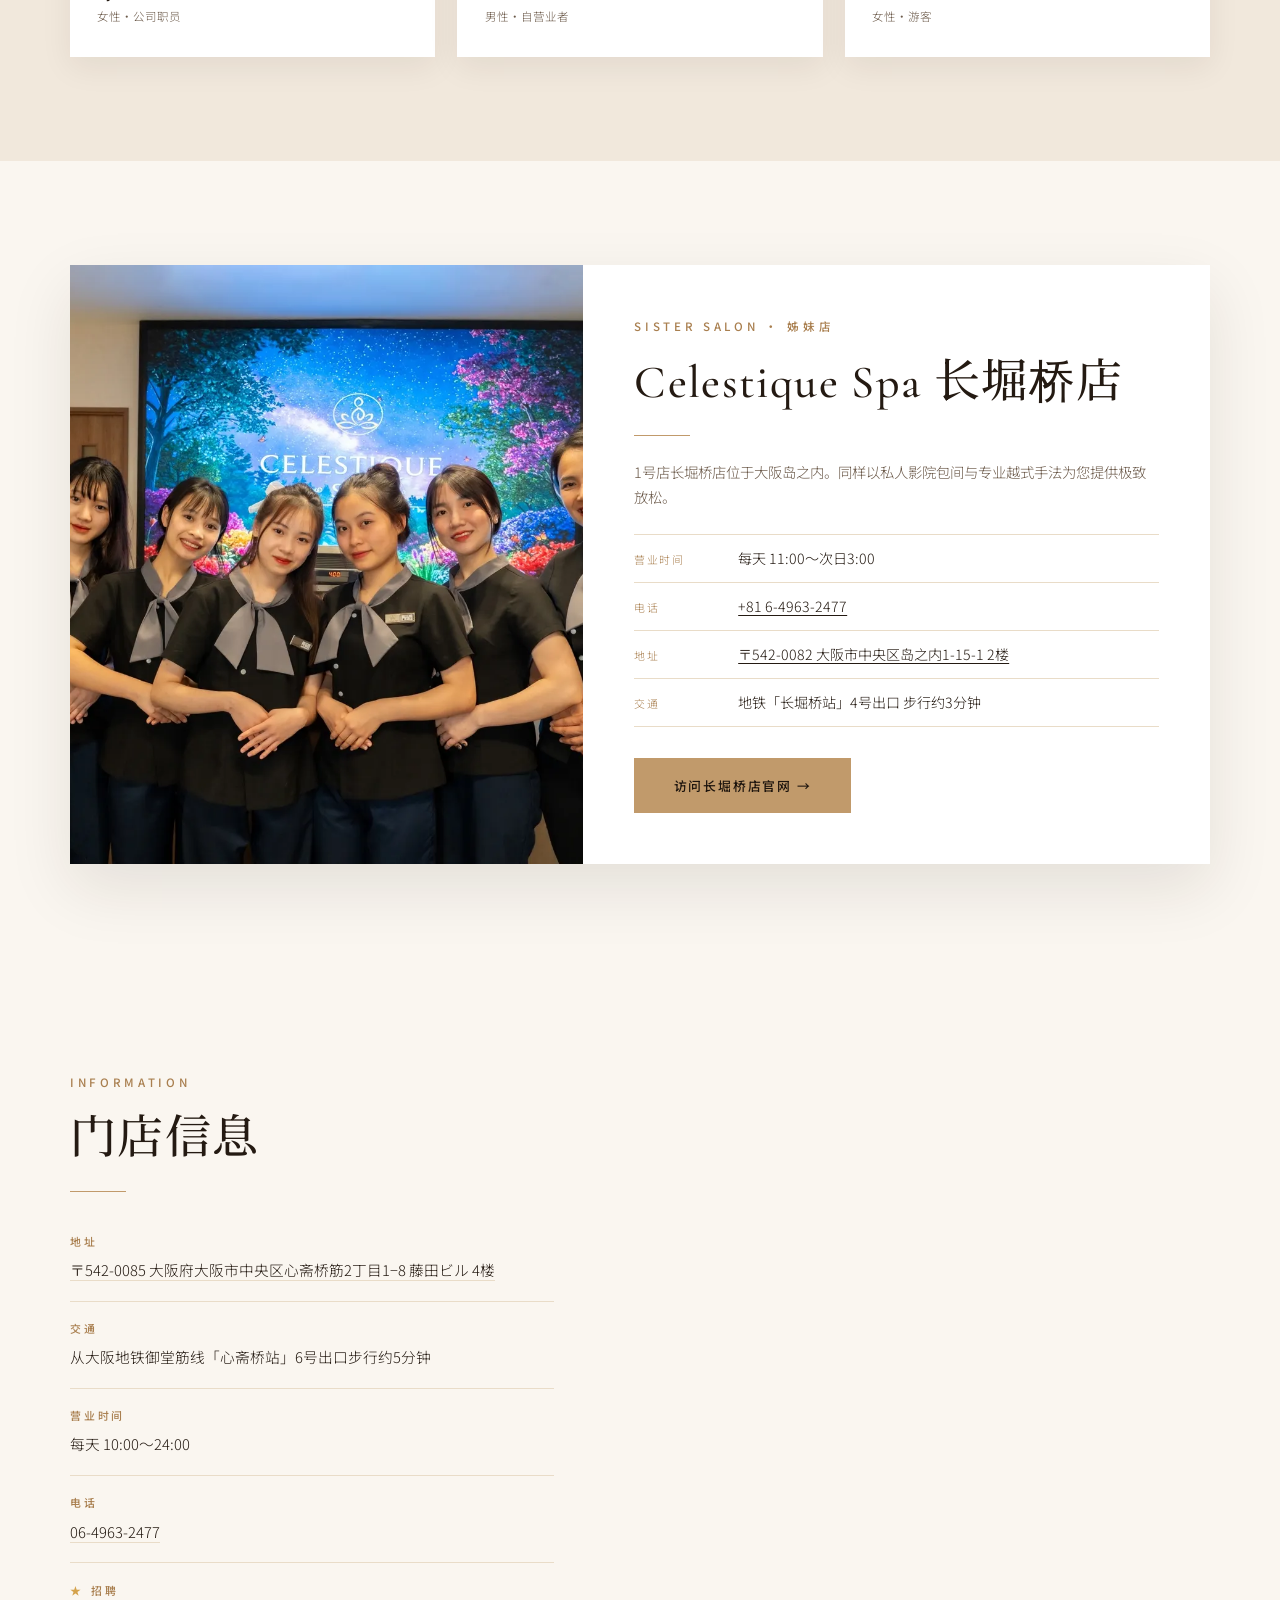
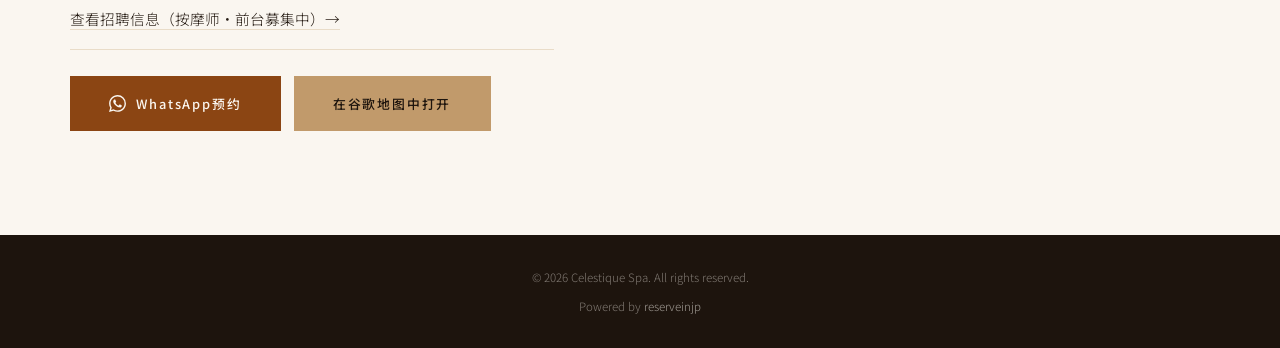
==== commit 79b18b3b: "Remove the 2号店 badge from the navbar logo. Co-authored-by: Cursor <cursoragent@cursor.com>" ====
--- a/cn/index.html
+++ b/cn/index.html
@@ -14,7 +14,7 @@
   <header class="header" id="header">
     <nav class="nav container">
       <a href="../landing.html" class="logo">
-        <span class="logo-en">Celestique Spa<span class="store-badge">2号店</span></span>
+        <span class="logo-en">Celestique Spa</span>
       </a>
       <button class="nav-toggle" aria-label="Menu" aria-expanded="false">
         <span></span>
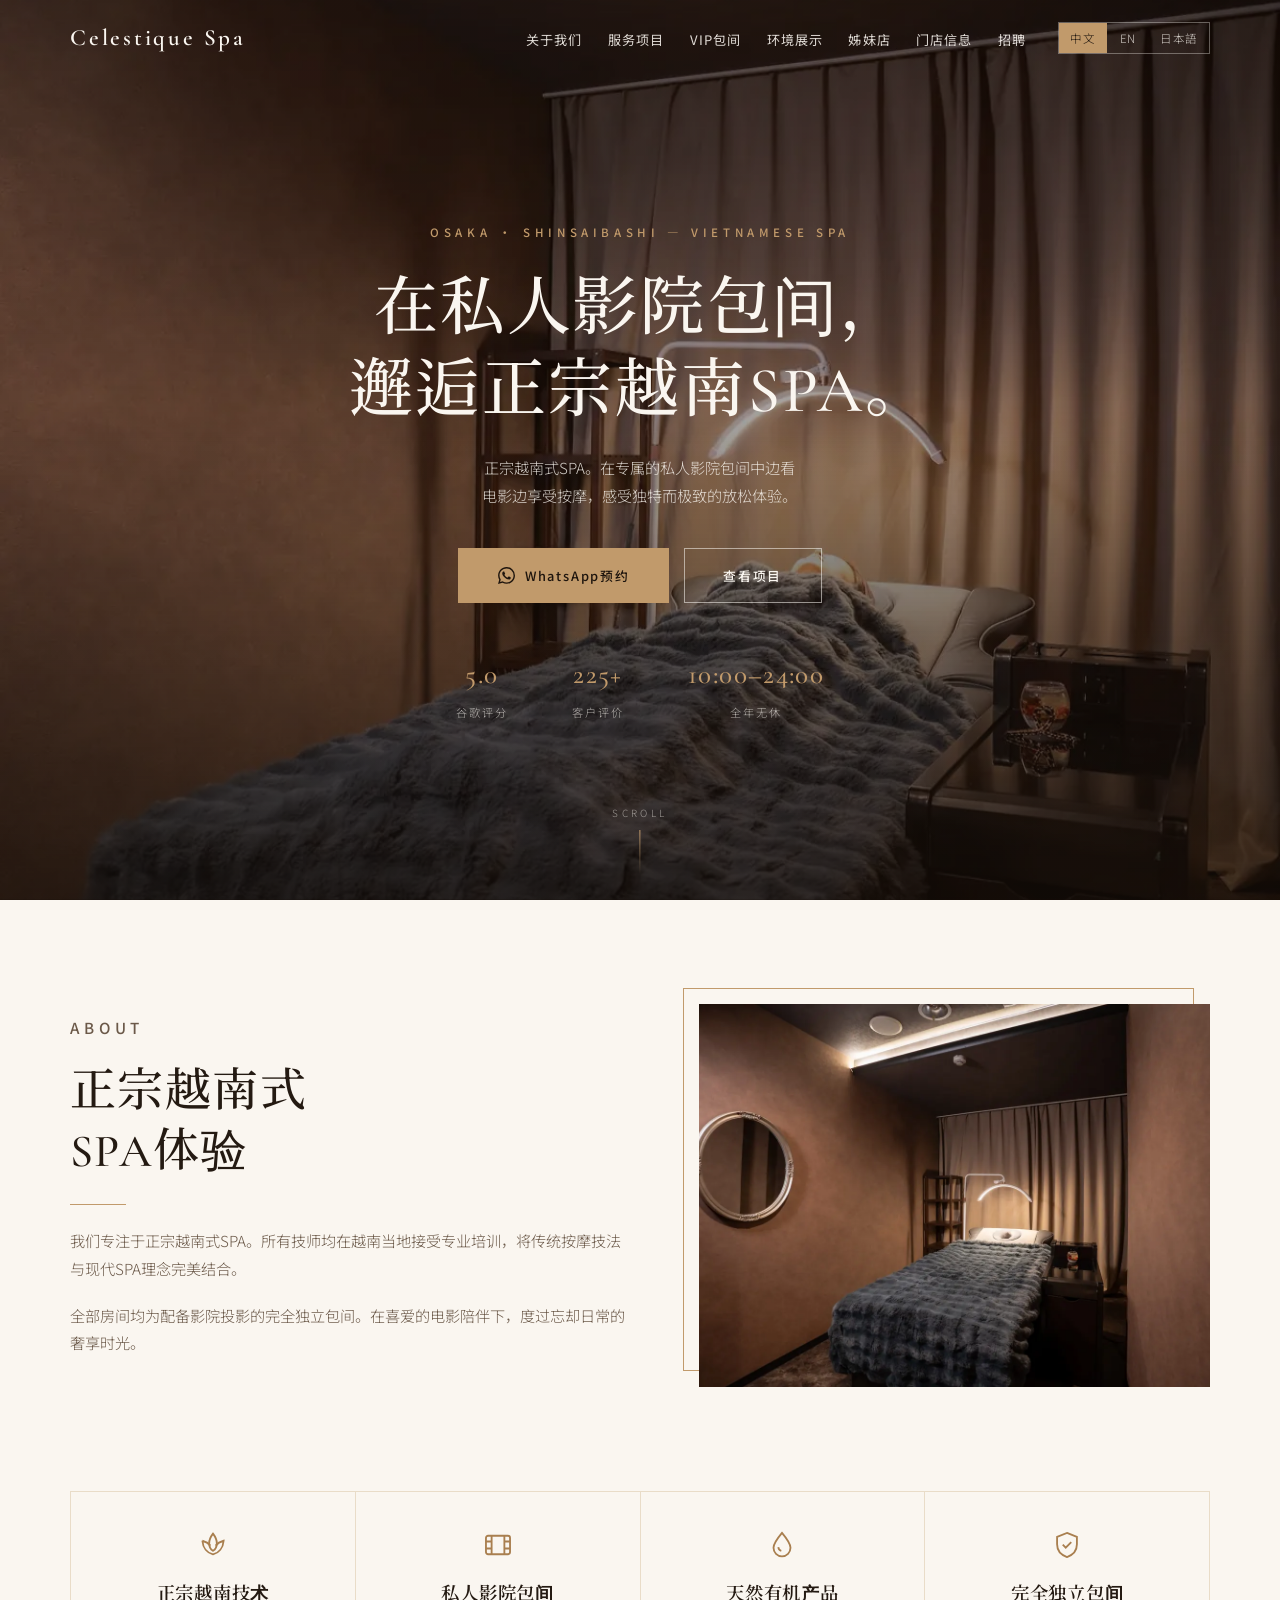
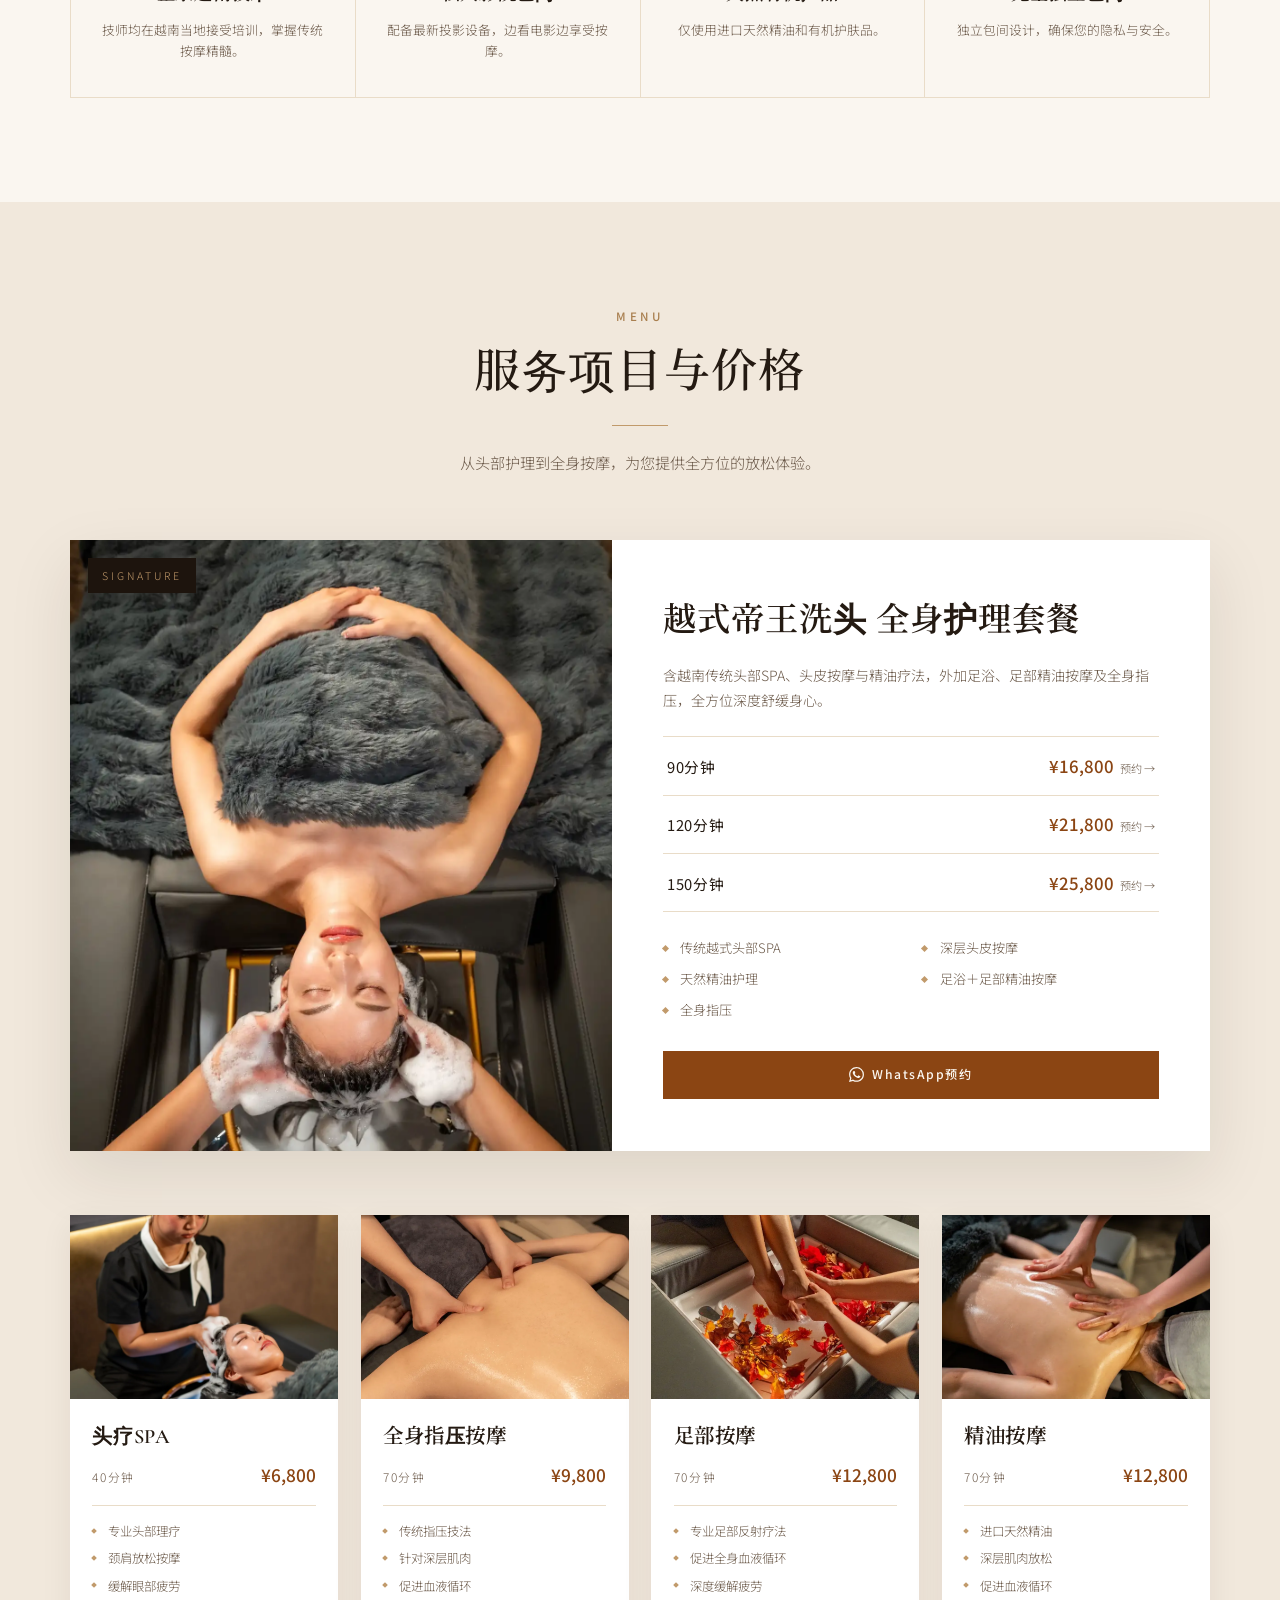
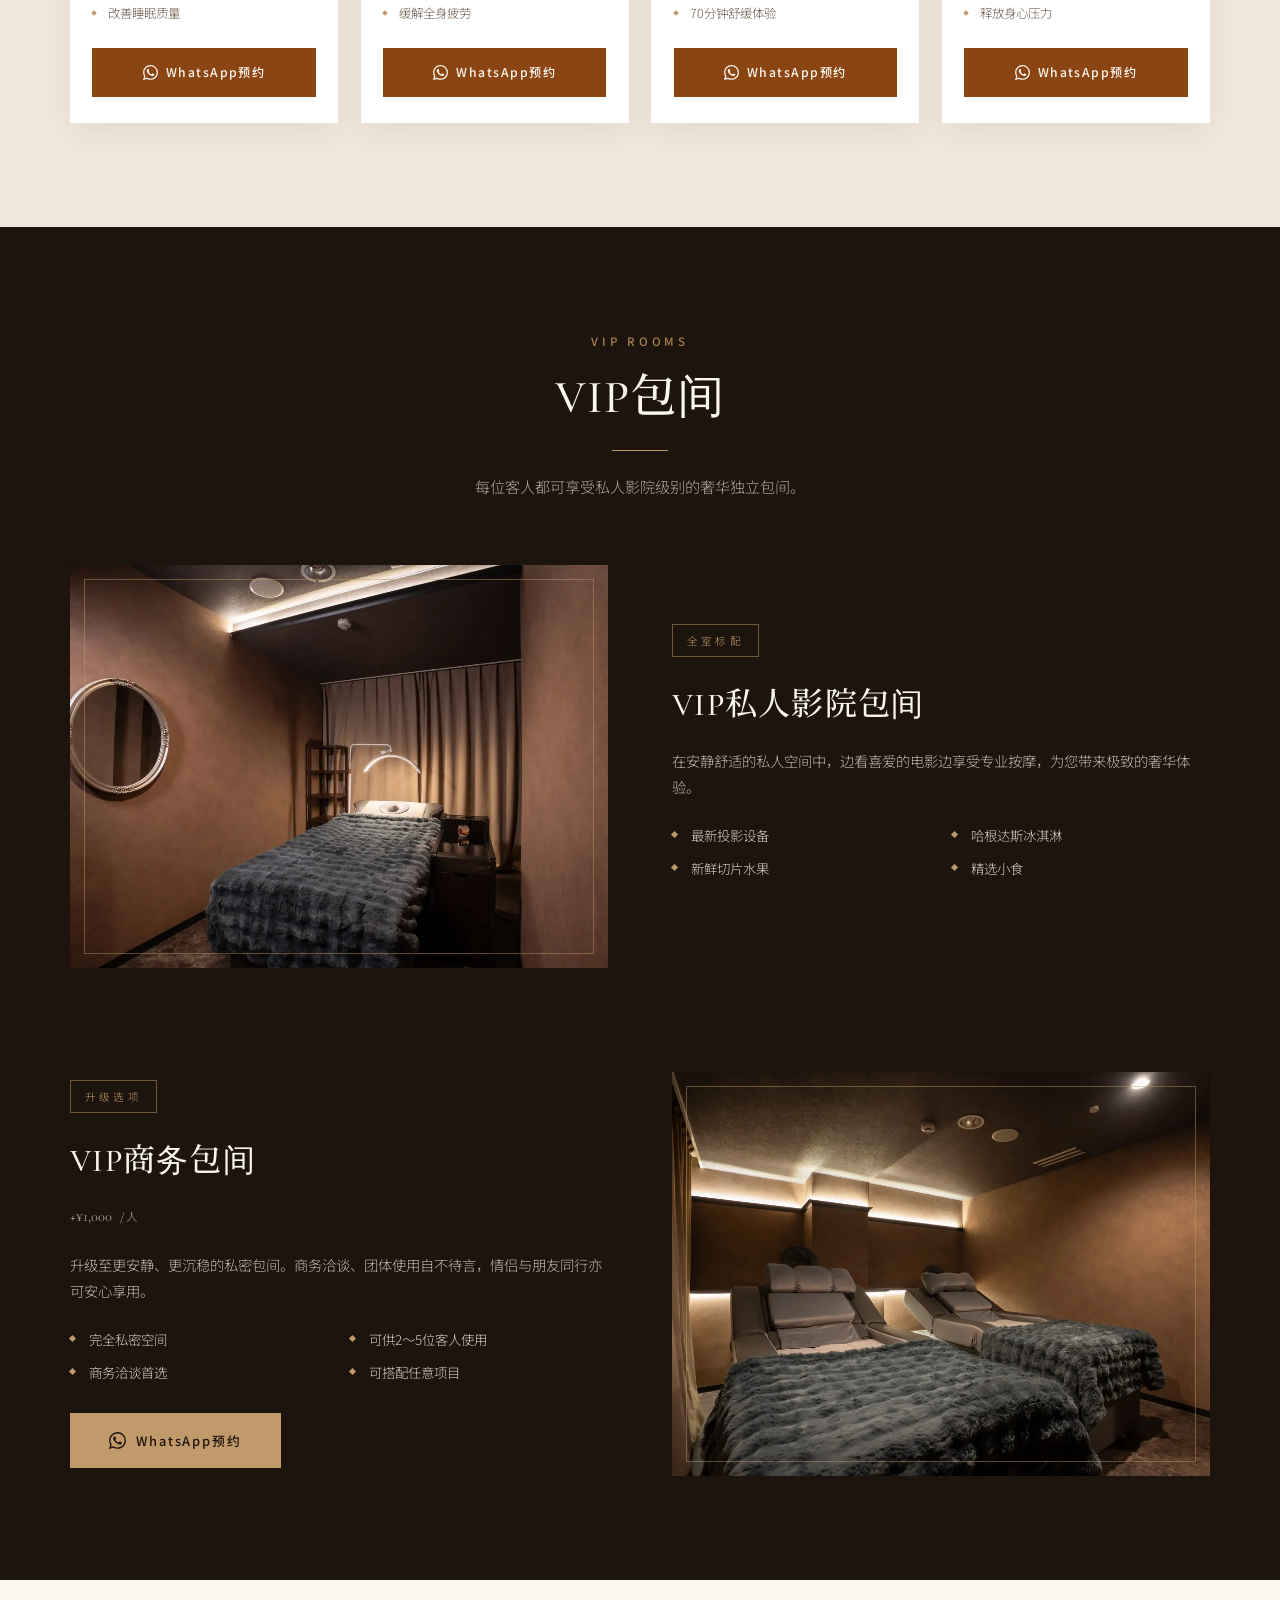
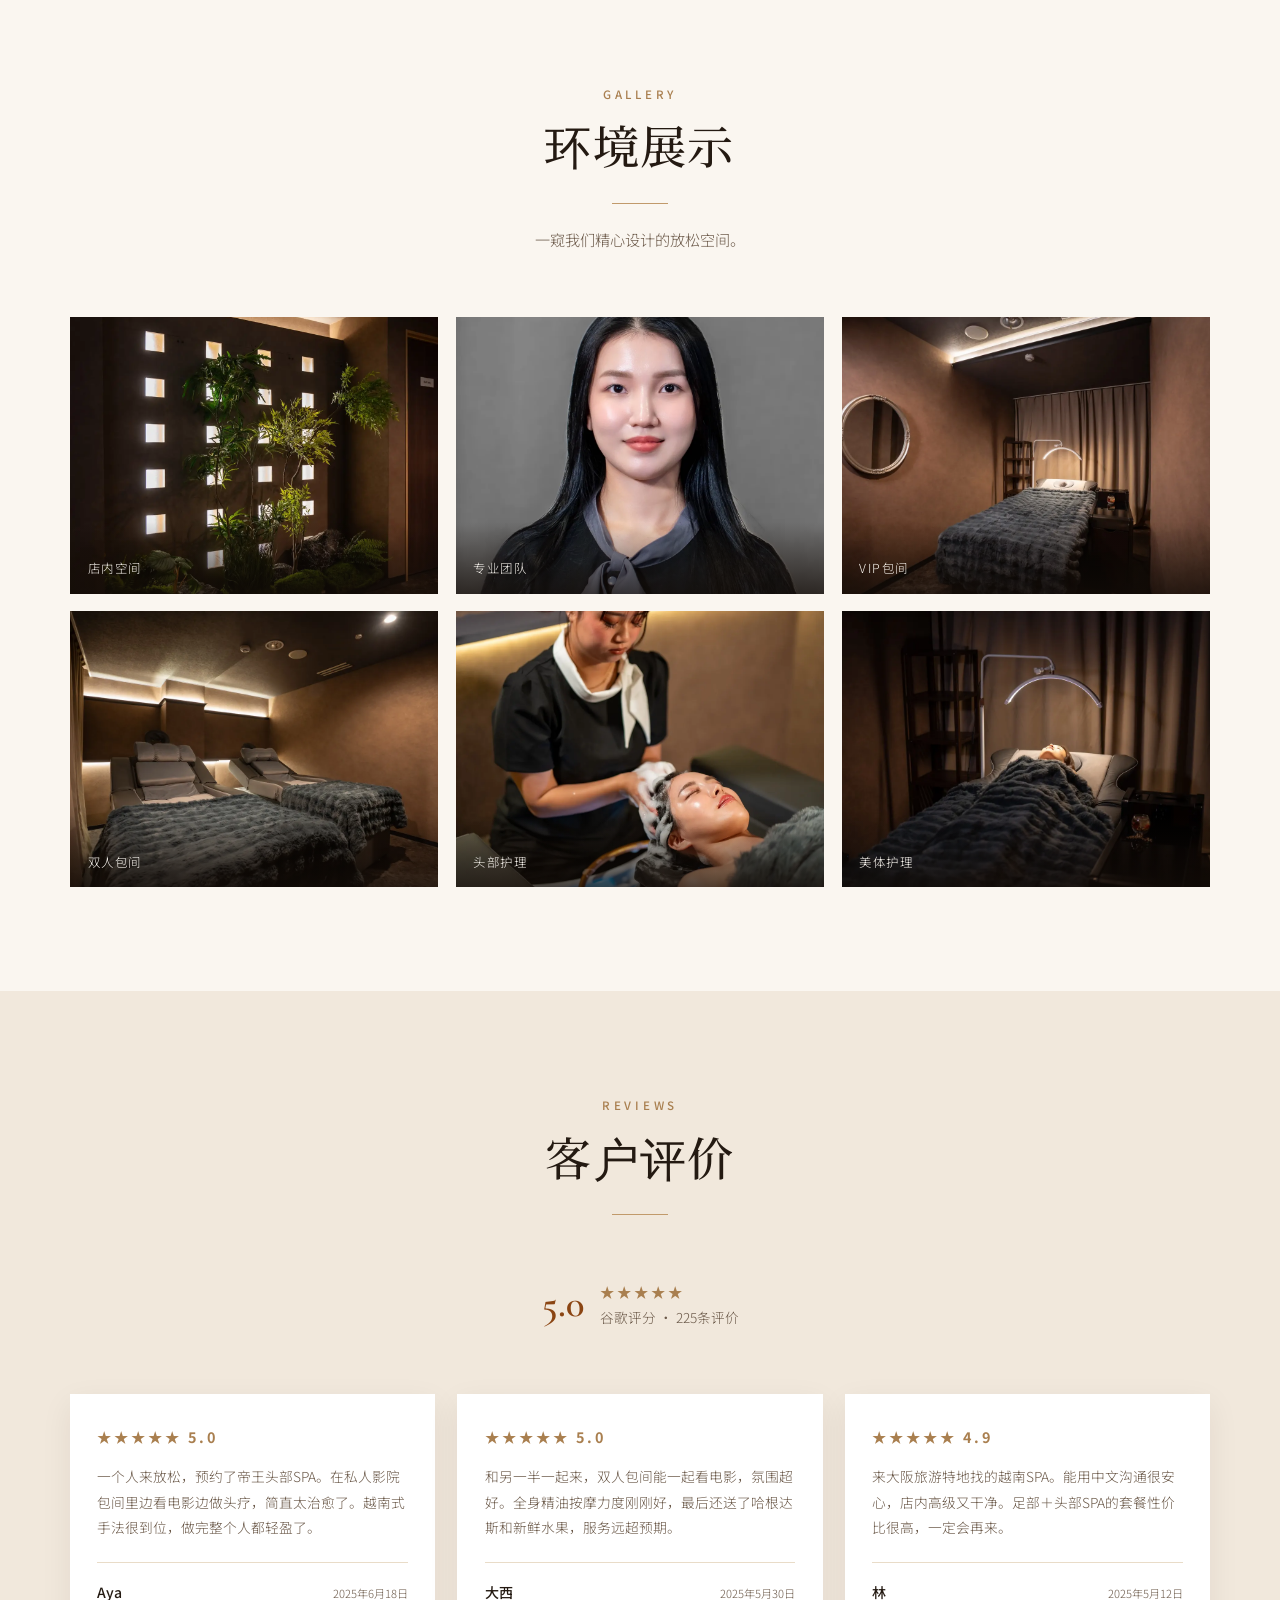
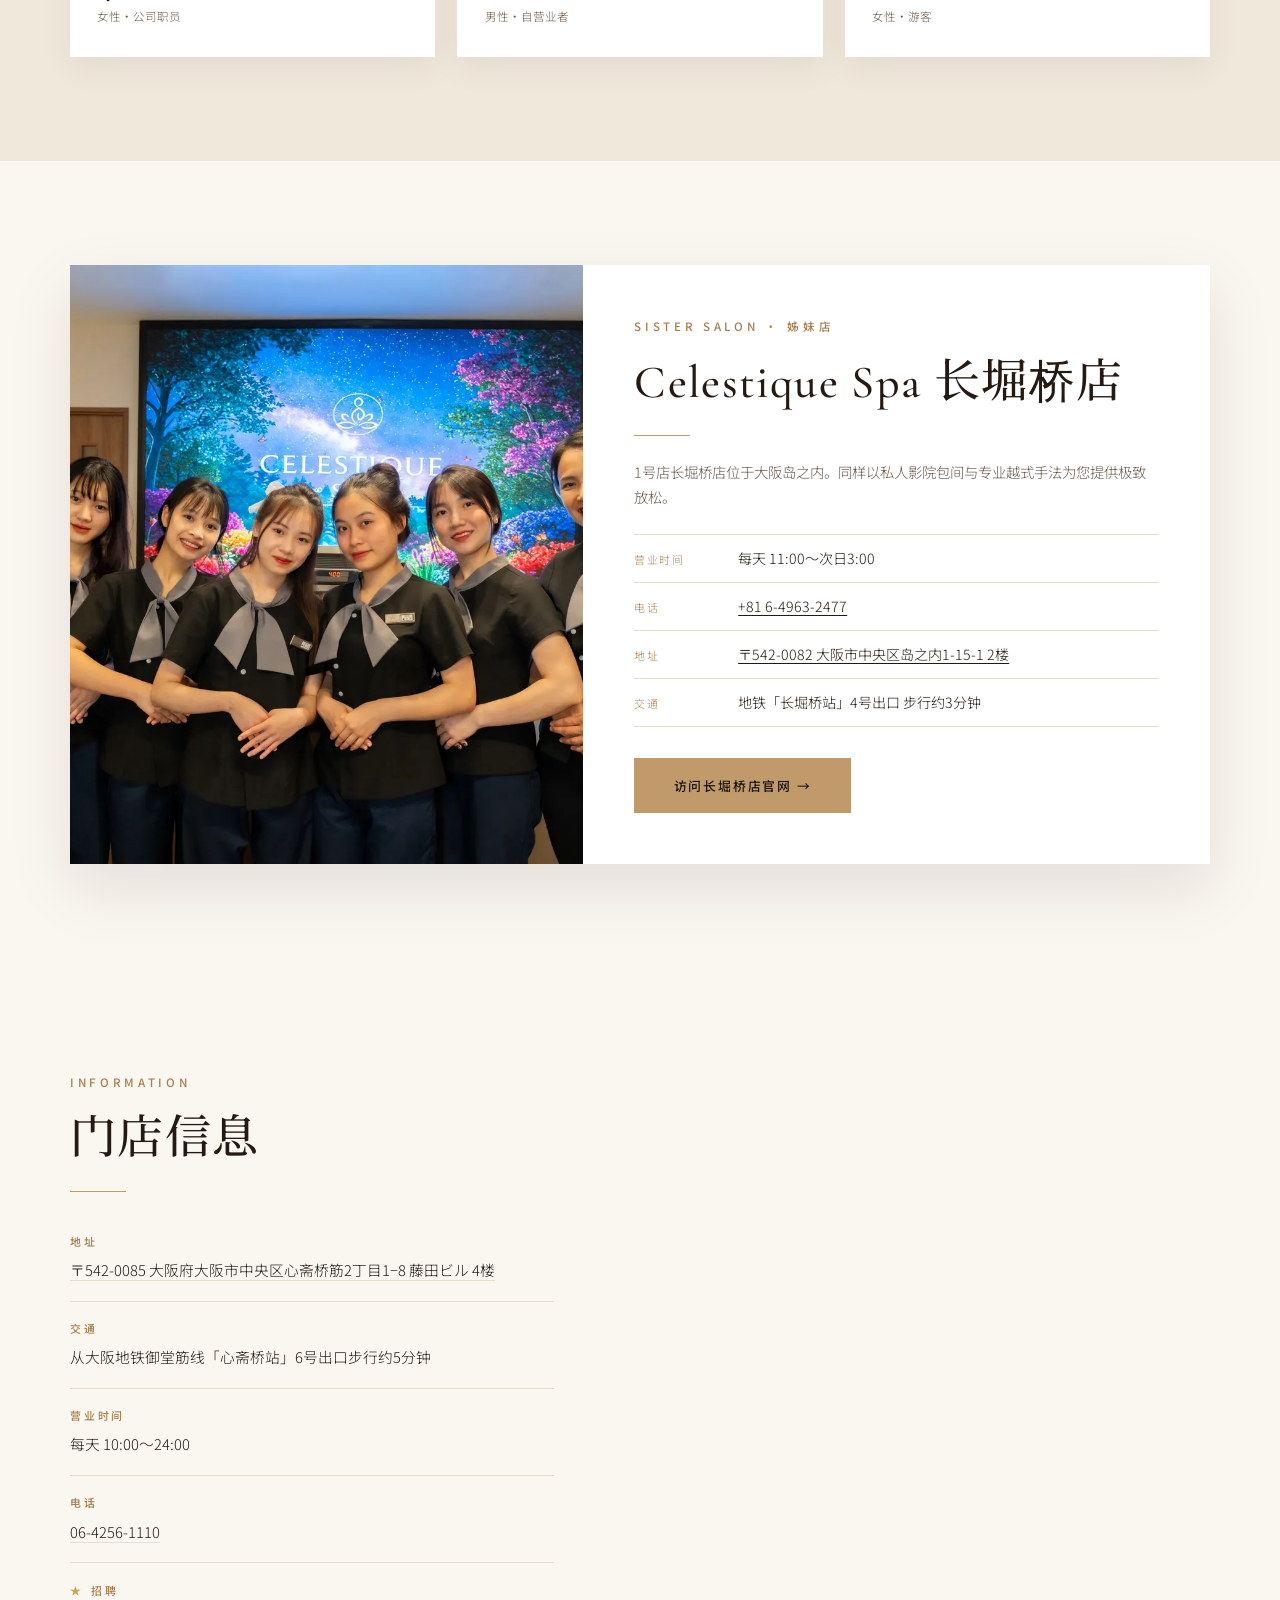
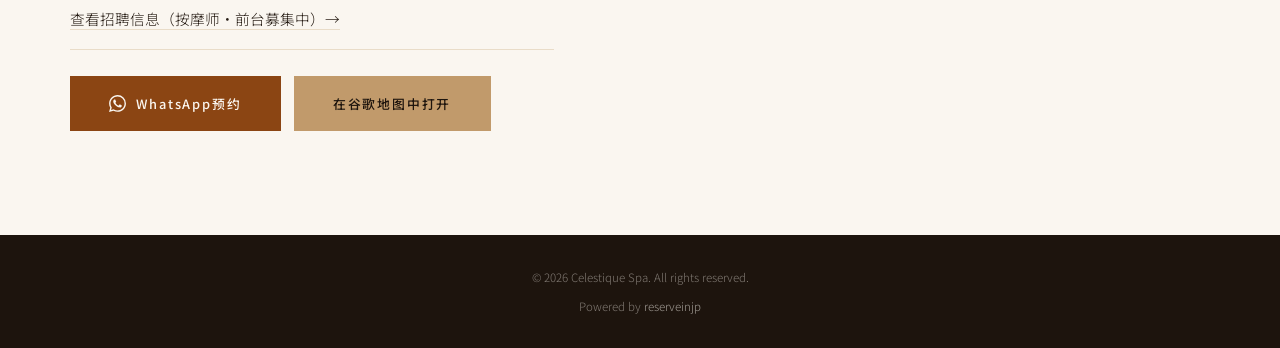
==== commit 7c1c19c9: "Update Shinsaibashi store phone to the Google listing number 06-4256-1110. Co-authored-by: Cursor <c" ====
--- a/cn/index.html
+++ b/cn/index.html
@@ -372,7 +372,7 @@
             </div>
             <div class="access-item">
               <h4>电话</h4>
-              <p><a href="tel:+81649632477">06-4963-2477</a></p>
+              <p><a href="tel:+81642561110">06-4256-1110</a></p>
             </div>
             <div class="access-item">
               <h4 class="rec-title"><span class="rec-star">★</span> 招聘</h4>
--- a/styles.css
+++ b/styles.css
@@ -1486,6 +1486,27 @@
 .rec-star { color:#d4a24c; margin-right:.15rem; }
 .rec-title { font-weight:700; }
 
+.landing-actions {
+  display: flex;
+  flex-direction: column;
+  align-items: center;
+  gap: 0.85rem;
+  width: 100%;
+}
+
+.landing-sister {
+  font-size: 0.78rem;
+  letter-spacing: 0.14em;
+  color: var(--gold);
+  text-decoration: none;
+  opacity: 0.92;
+}
+
+.landing-sister:hover {
+  color: var(--gold-pale);
+  text-decoration: underline;
+}
+
 /* sister-store note (patch) */
 .brand-sister { margin-top:0.9rem; font-size:0.82rem; letter-spacing:0.12em; color:var(--gold); }
 
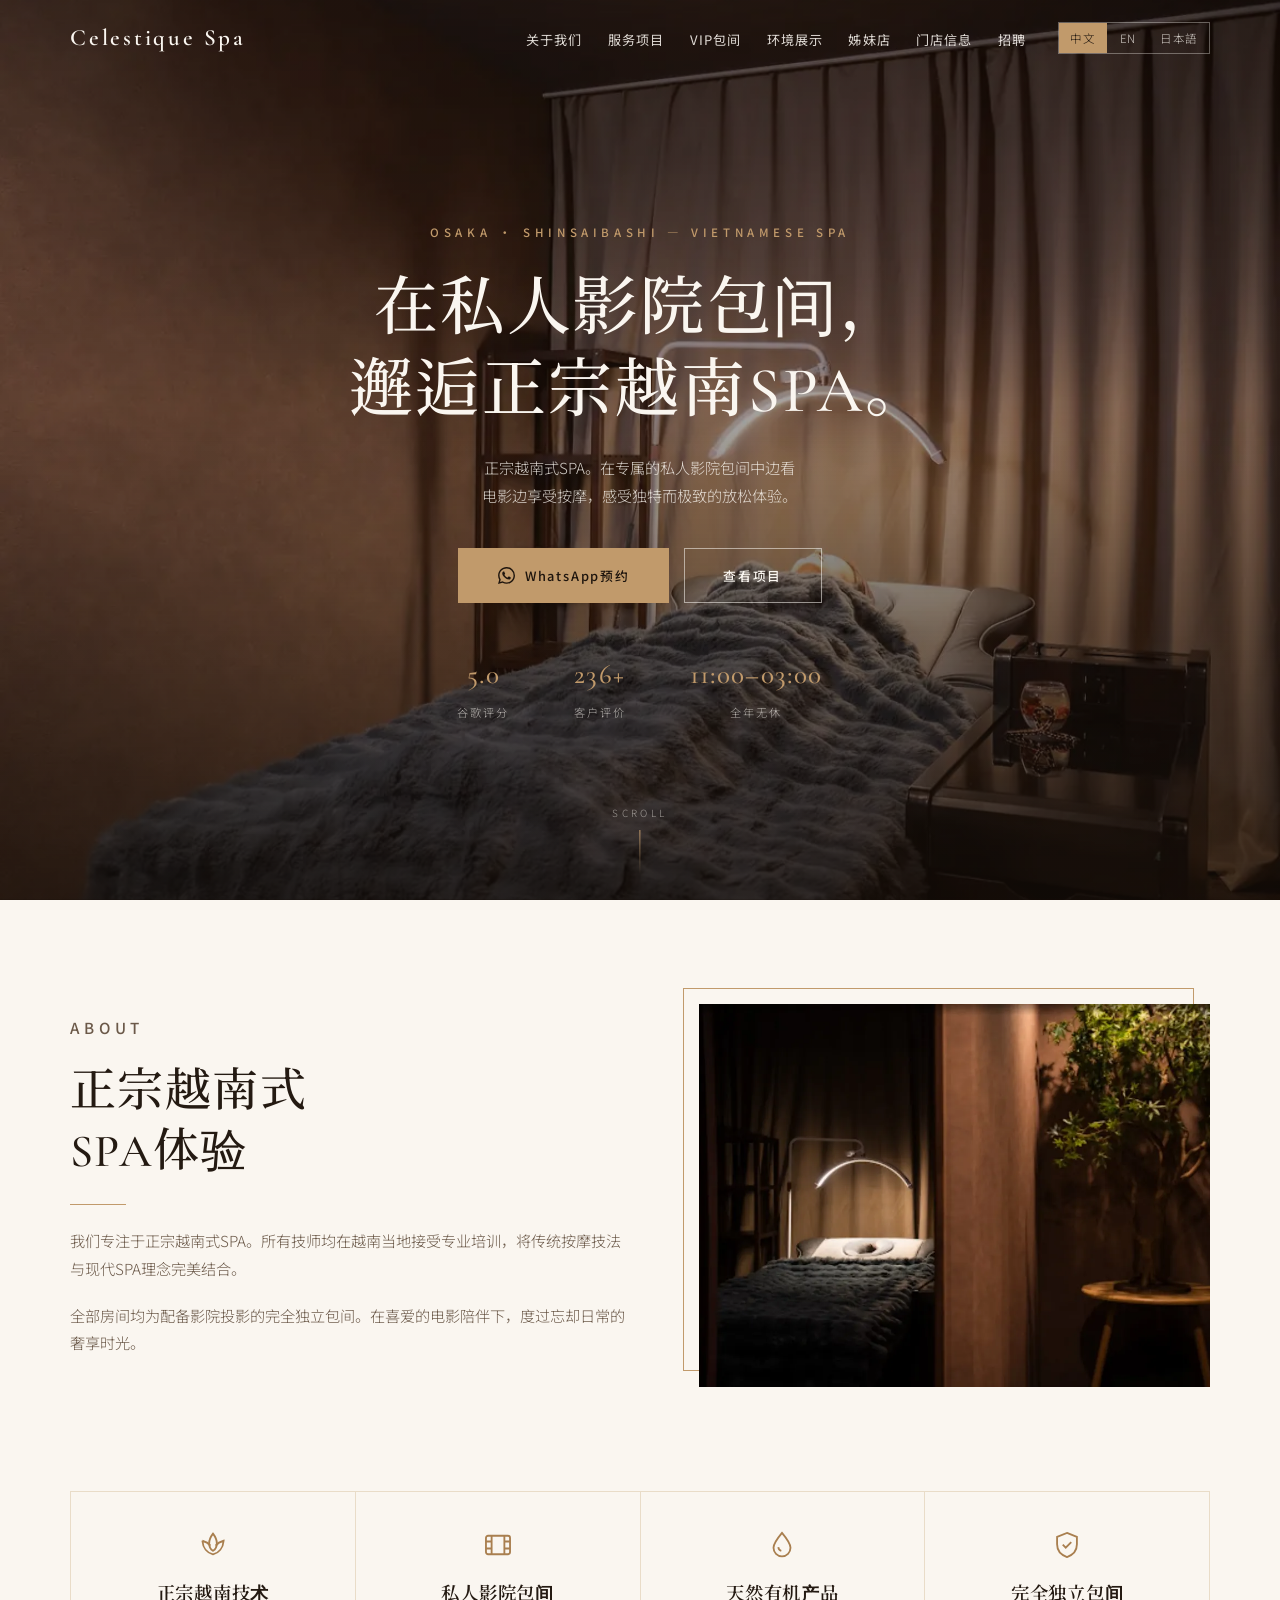
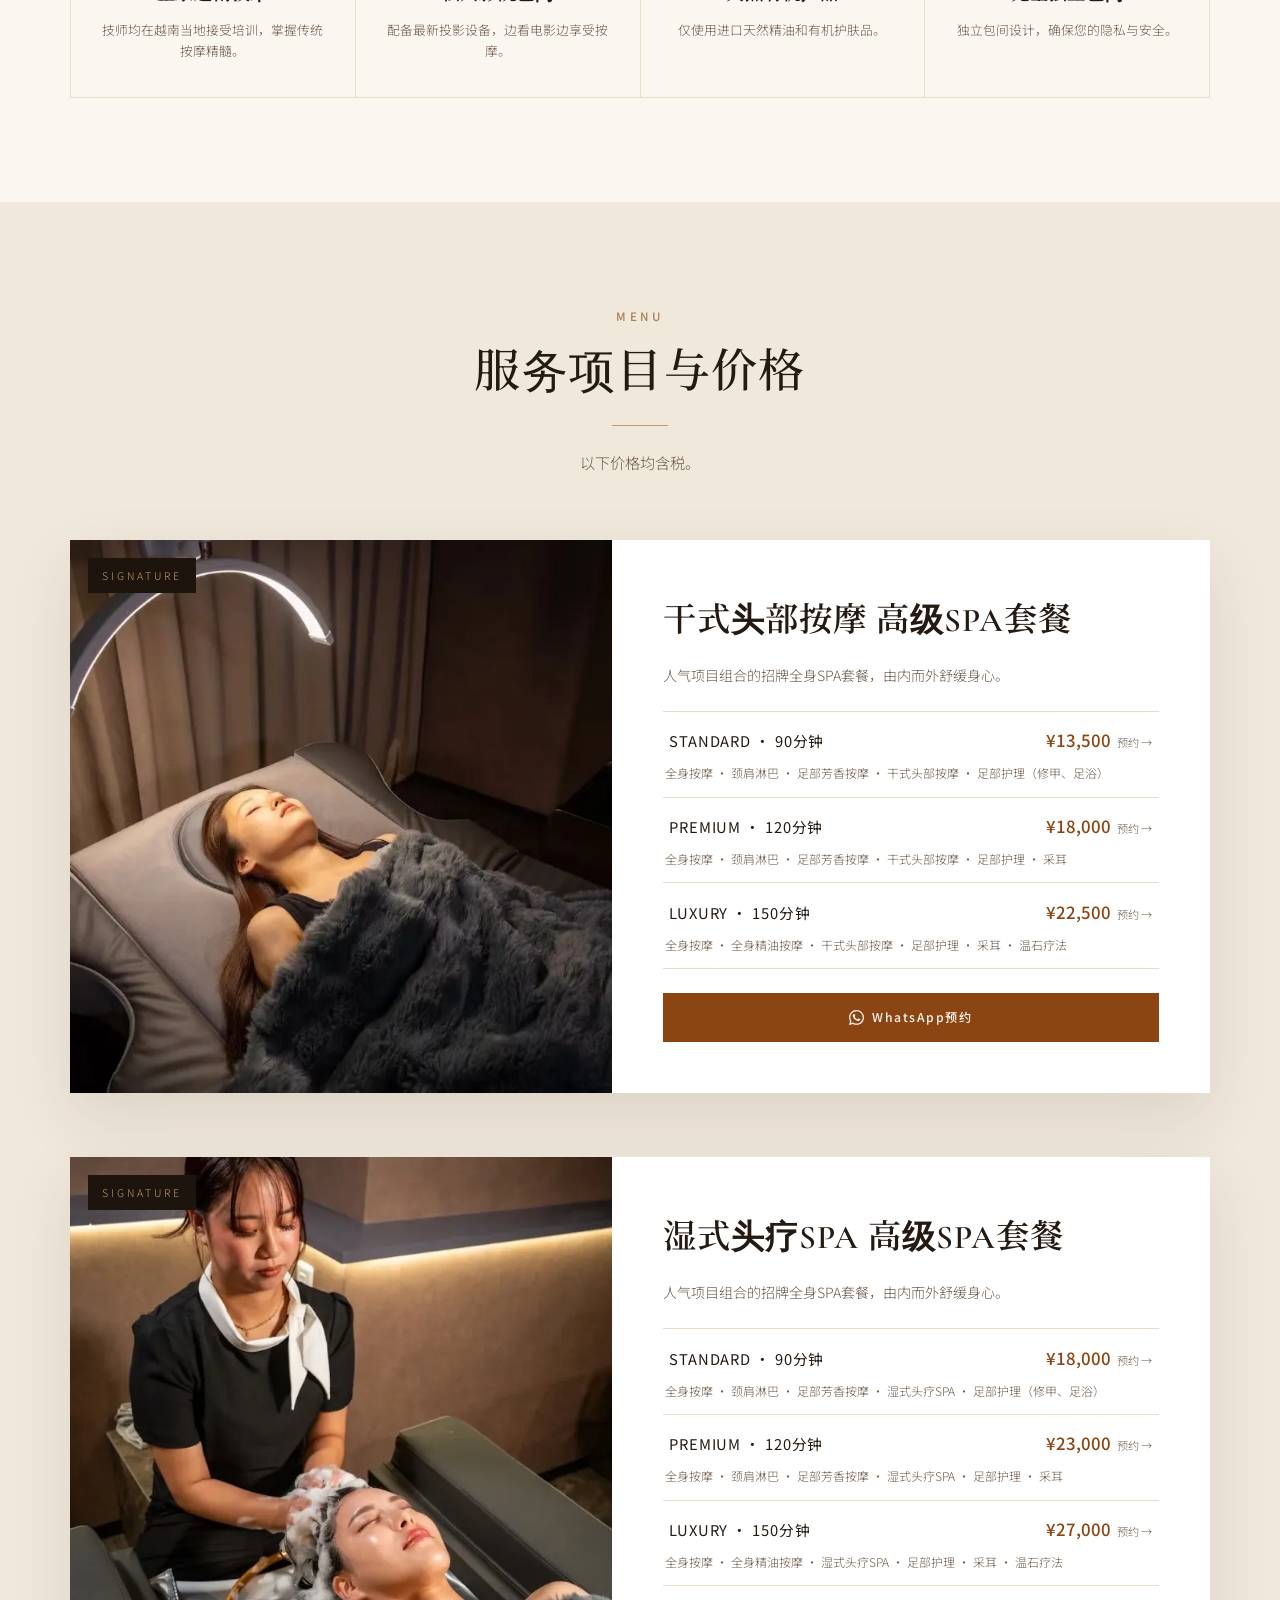
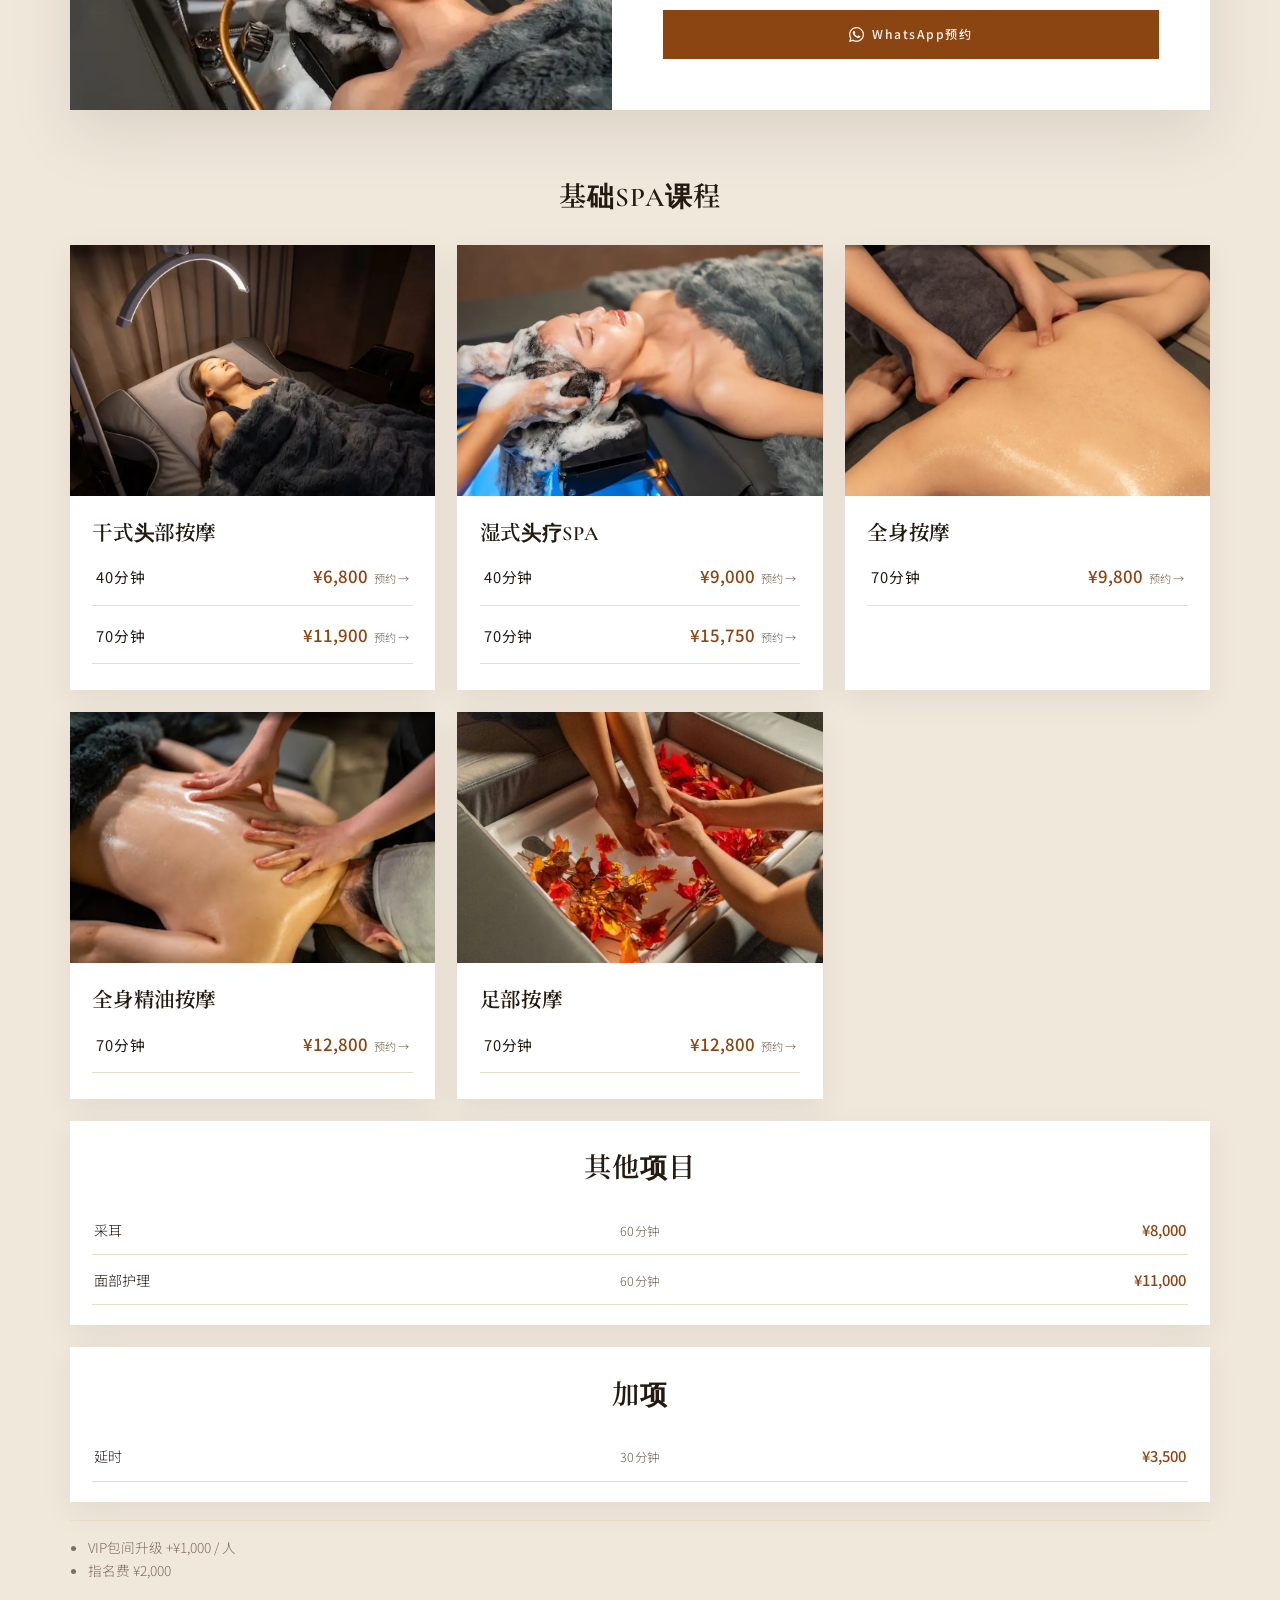
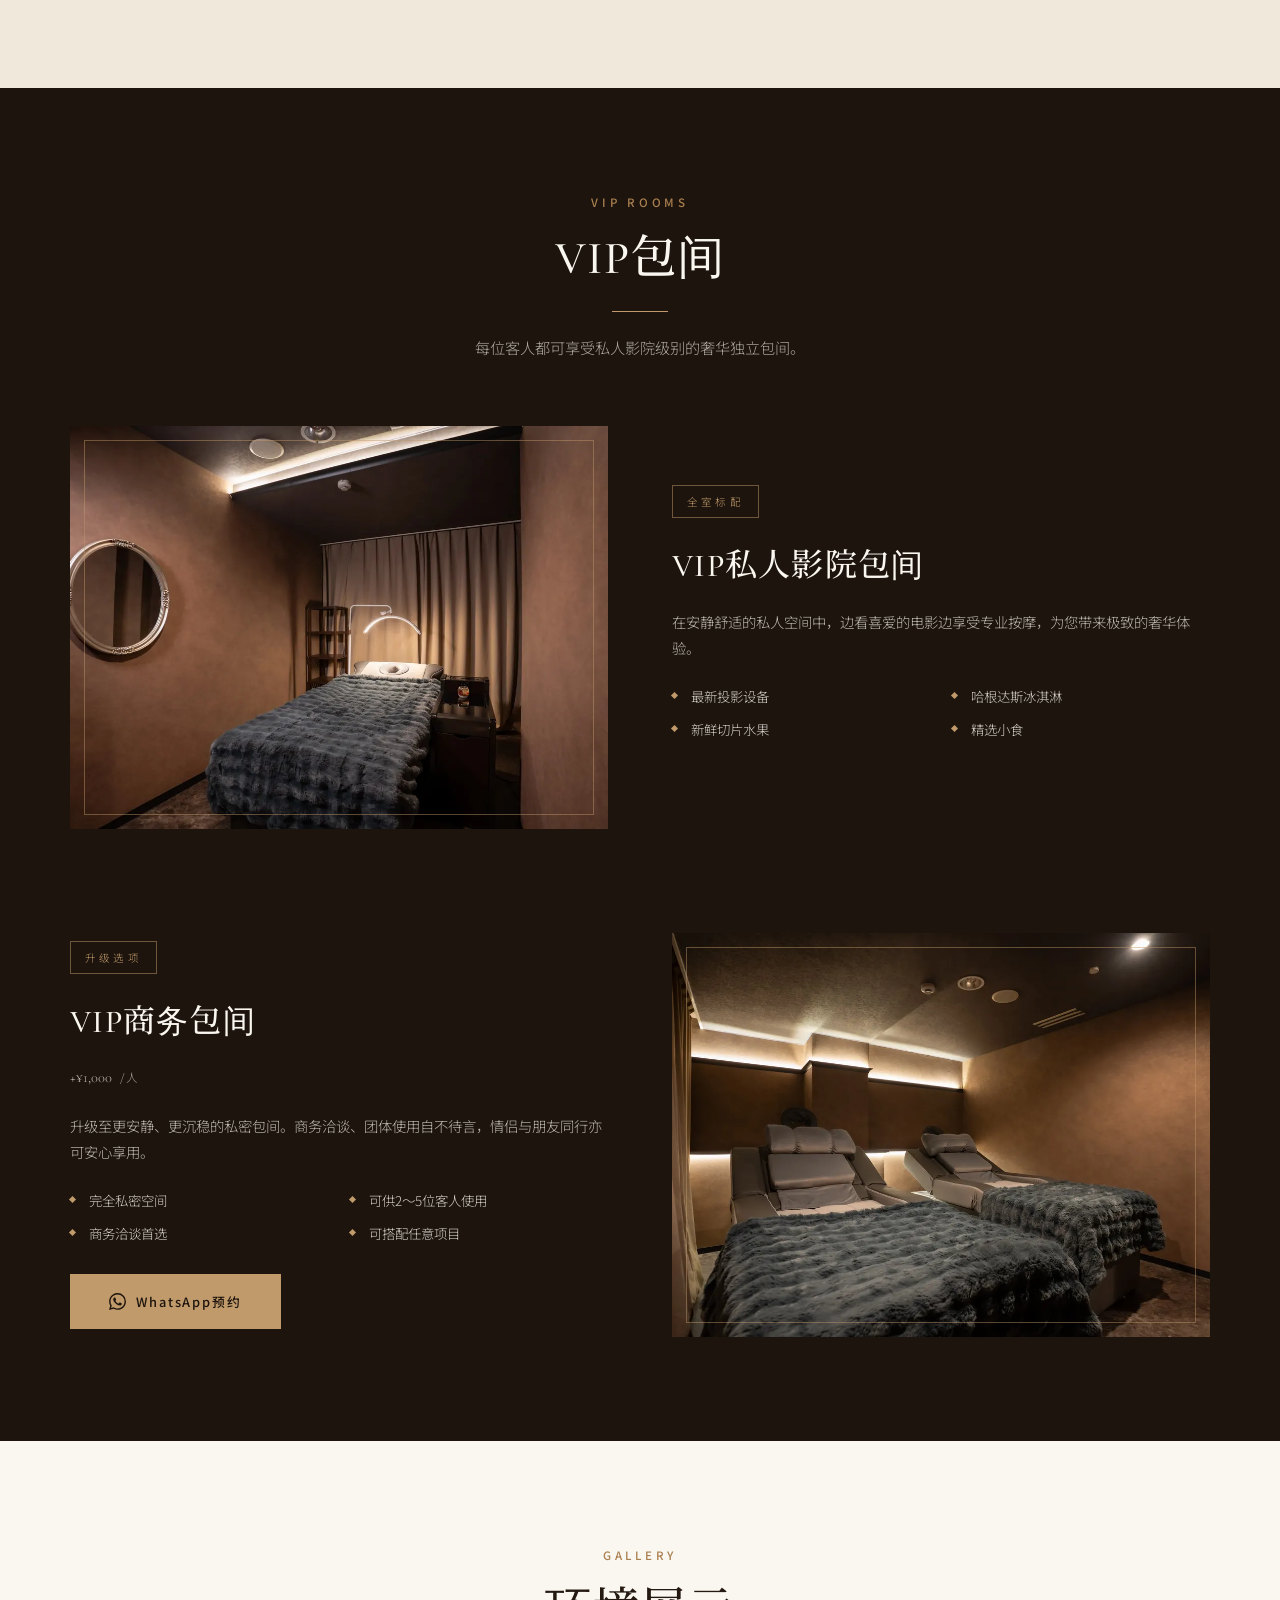
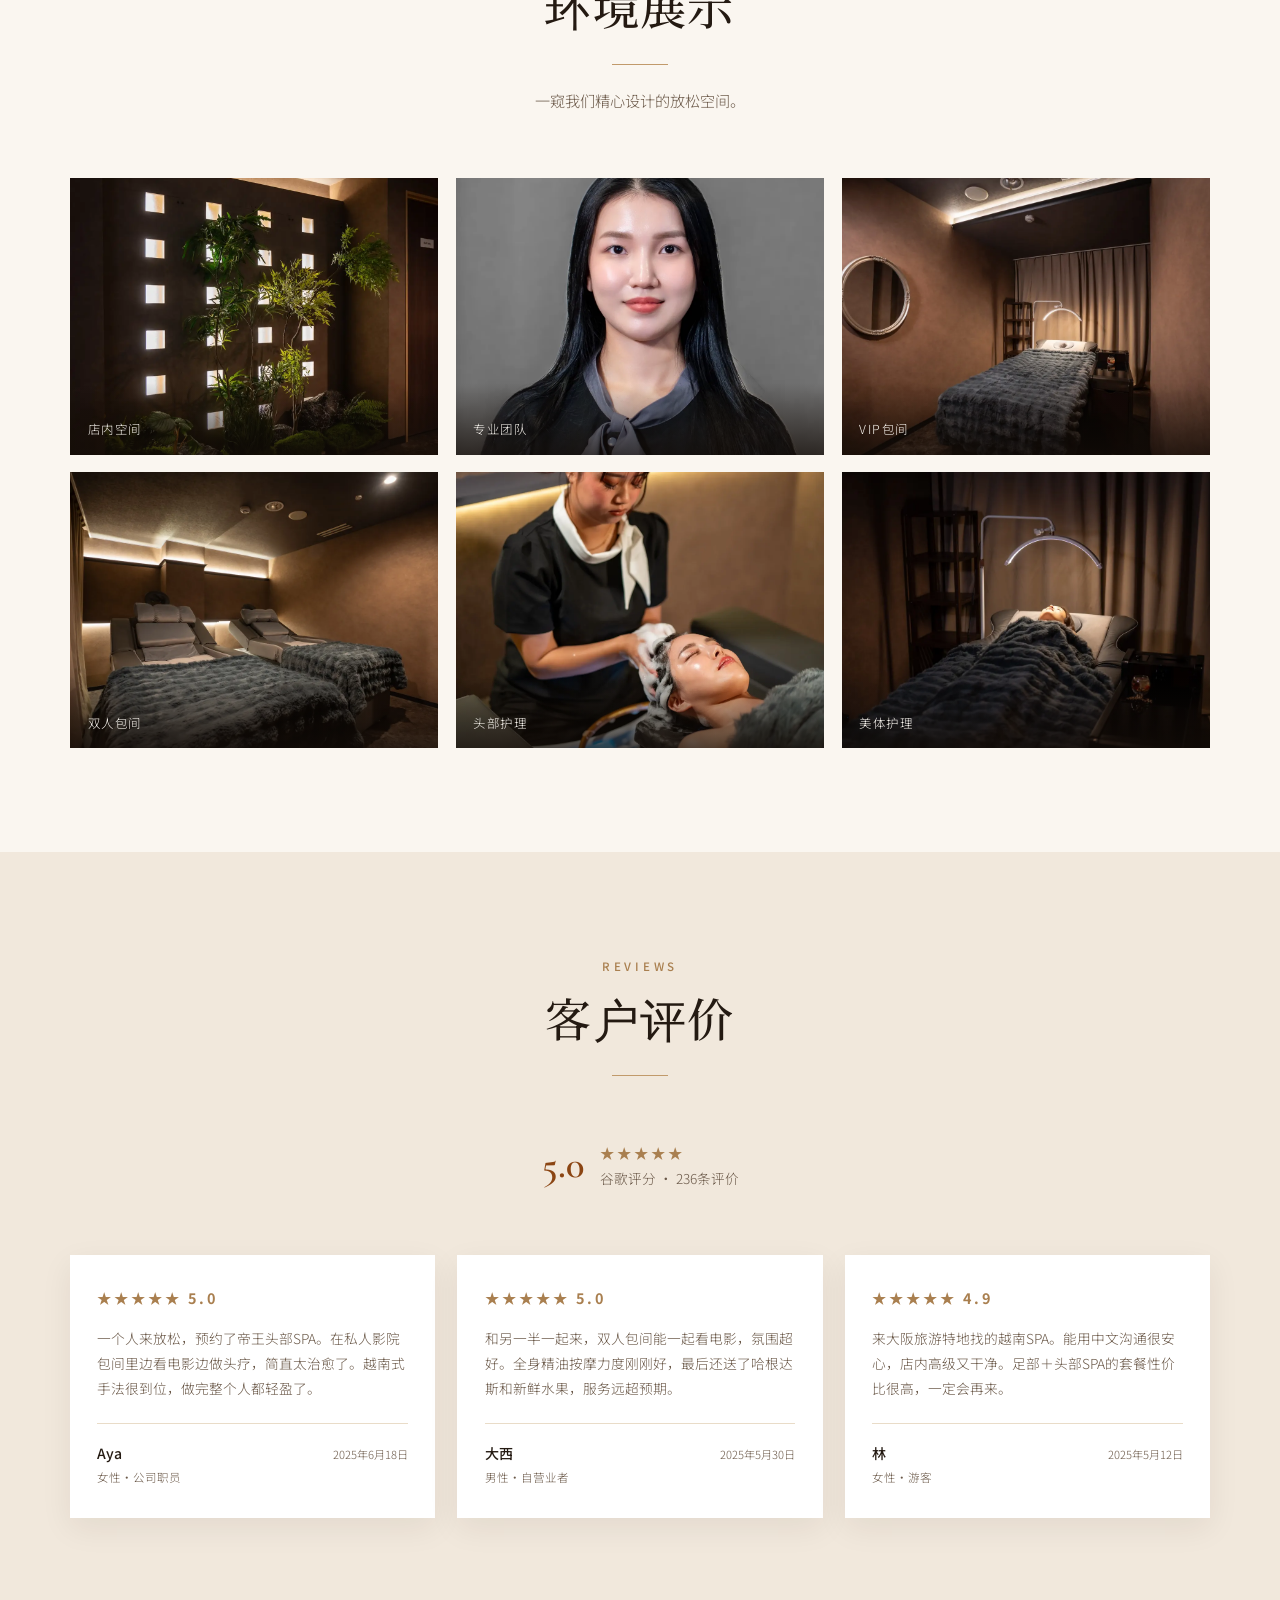
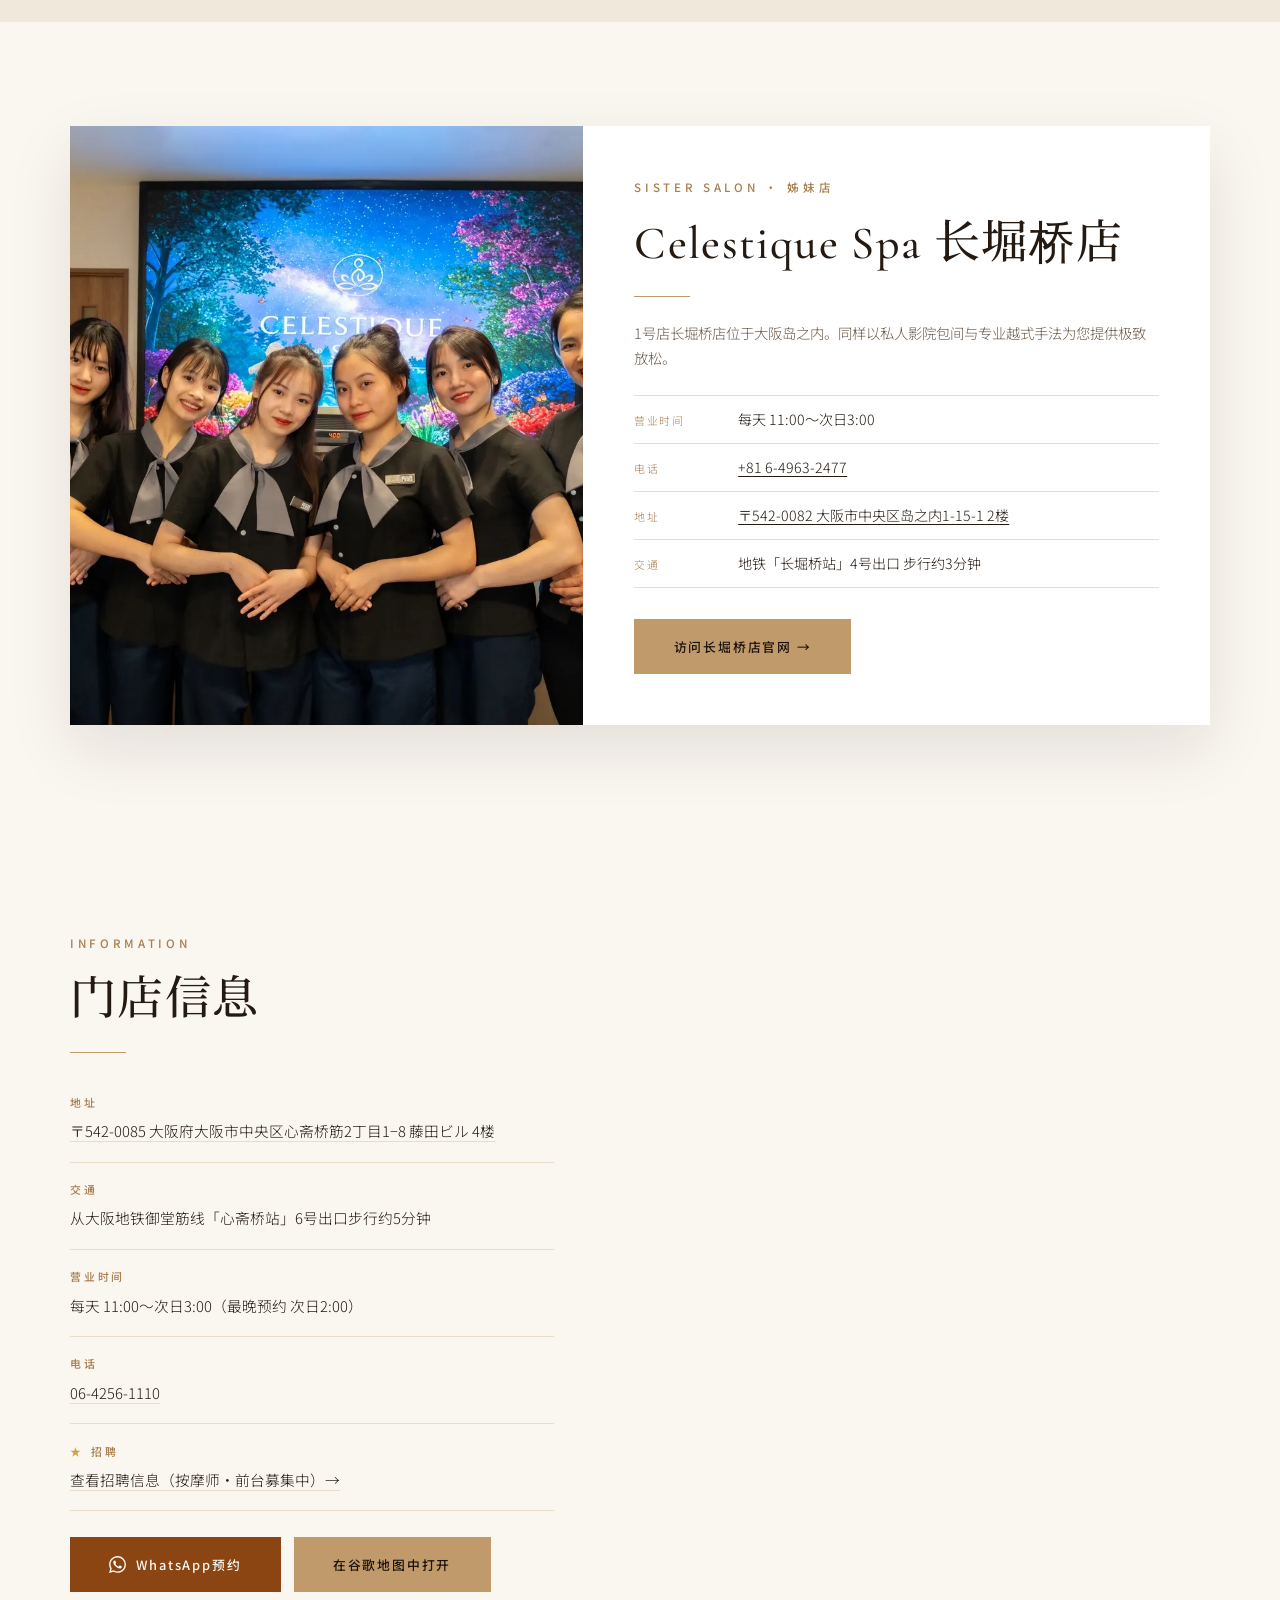
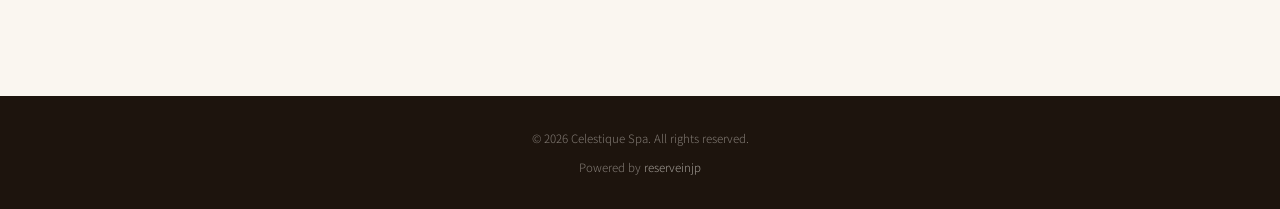
==== commit 02c0297b: "Refresh the Shinsaibashi menu: dry-head photo, facial under Other, hide gift cards. Also align extra" ====
--- a/cn/index.html
+++ b/cn/index.html
@@ -3,7 +3,7 @@
 <head>
   <meta charset="UTF-8">
   <meta name="viewport" content="width=device-width, initial-scale=1.0">
-  <meta name="description" content="正宗越南式SPA。在私人影院包间边看电影边享受按摩，心斋桥站6号出口步行约5分钟。每天10:00〜24:00营业。">
+  <meta name="description" content="正宗越南式SPA。在私人影院包间边看电影边享受按摩，心斋桥站6号出口步行约5分钟。每天11:00〜次日3:00营业。">
   <title>Celestique Spa｜正宗越南式SPA · 大阪私人影院包间</title>
   <link rel="preconnect" href="https://fonts.googleapis.com">
   <link rel="preconnect" href="https://fonts.gstatic.com" crossorigin>
@@ -52,8 +52,8 @@
         </div>
         <div class="hero-stats">
           <div class="hero-stat"><strong>5.0</strong><span>谷歌评分</span></div>
-          <div class="hero-stat"><strong>225+</strong><span>客户评价</span></div>
-          <div class="hero-stat"><strong>10:00–24:00</strong><span>全年无休</span></div>
+          <div class="hero-stat"><strong>236+</strong><span>客户评价</span></div>
+          <div class="hero-stat"><strong>11:00–03:00</strong><span>全年无休</span></div>
         </div>
       </div>
       <div class="hero-scroll"><span>Scroll</span><div class="line"></div></div>
@@ -104,100 +104,174 @@
           <p class="eyebrow">Menu</p>
           <h2 class="section-title">服务项目与价格</h2>
           <div class="gold-rule"></div>
-          <p class="section-lead">从头部护理到全身按摩，为您提供全方位的放松体验。</p>
+          <p class="section-lead">以下价格均含税。</p>
         </header>
 
         <article class="signature">
           <div class="signature-media">
-            <img src="../assets/images/signature-headspa.webp" alt="Celestique Spa 越式帝王洗头 全身护理套餐" loading="lazy">
+            <img src="../assets/images/svc-dryhead.webp" alt="Celestique Spa 干式头部按摩 高级SPA套餐" loading="lazy">
             <span class="signature-badge">Signature</span>
           </div>
           <div class="signature-body">
-            <h3>越式帝王洗头 全身护理套餐</h3>
-            <p>含越南传统头部SPA、头皮按摩与精油疗法，外加足浴、足部精油按摩及全身指压，全方位深度舒缓身心。</p>
-            <div class="price-rows">
-            <a class="price-row" href="../booking.html?service=Royal%20Head%20Spa%20Course%2090%20min">
-              <span class="duration">90分钟</span>
-              <span class="amount">¥16,800<small>预约 →</small></span>
-            </a>
-            <a class="price-row" href="../booking.html?service=Royal%20Head%20Spa%20Course%20120%20min">
-              <span class="duration">120分钟</span>
-              <span class="amount">¥21,800<small>预约 →</small></span>
-            </a>
-            <a class="price-row" href="../booking.html?service=Royal%20Head%20Spa%20Course%20150%20min">
-              <span class="duration">150分钟</span>
-              <span class="amount">¥25,800<small>预约 →</small></span>
-            </a>
-            </div>
-            <ul class="includes">
-              <li>传统越式头部SPA</li>
-              <li>深层头皮按摩</li>
-              <li>天然精油护理</li>
-              <li>足浴＋足部精油按摩</li>
-              <li>全身指压</li>
-            </ul>
-            <a class="btn-book" href="../booking.html?service=Royal%20Head%20Spa%20Course%2090%20min"><svg viewBox="0 0 24 24" xmlns="http://www.w3.org/2000/svg"><path d="M17.472 14.382c-.297-.149-1.758-.867-2.03-.967-.273-.099-.471-.148-.67.15-.197.297-.767.966-.94 1.164-.173.199-.347.223-.644.075-.297-.15-1.255-.463-2.39-1.475-.884-.788-1.48-1.761-1.653-2.059-.173-.297-.018-.458.13-.606.134-.133.298-.347.446-.52.149-.174.198-.298.298-.497.099-.198.05-.371-.025-.52-.075-.149-.669-1.612-.916-2.207-.242-.579-.487-.5-.669-.51-.173-.008-.371-.01-.57-.01-.198 0-.52.074-.792.372-.272.297-1.04 1.016-1.04 2.479 0 1.462 1.065 2.875 1.213 3.074.149.198 2.096 3.2 5.077 4.487.709.306 1.262.489 1.694.625.712.227 1.36.195 1.871.118.571-.085 1.758-.719 2.006-1.413.248-.694.248-1.289.173-1.413-.074-.124-.272-.198-.57-.347m-5.421 7.403h-.004a9.87 9.87 0 01-5.031-1.378l-.361-.214-3.741.982.998-3.648-.235-.374a9.86 9.86 0 01-1.51-5.26c.001-5.45 4.436-9.884 9.888-9.884 2.64 0 5.122 1.03 6.988 2.898a9.825 9.825 0 012.893 6.994c-.003 5.45-4.437 9.884-9.885 9.884m8.413-18.297A11.815 11.815 0 0012.05 0C5.495 0 .16 5.335.157 11.892c0 2.096.547 4.142 1.588 5.945L.057 24l6.305-1.654a11.882 11.882 0 005.683 1.448h.005c6.554 0 11.89-5.335 11.893-11.893a11.821 11.821 0 00-3.48-8.413Z"/></svg> WhatsApp预约</a>
-          </div>
-        </article>
-
+            <h3>干式头部按摩 高级SPA套餐</h3>
+            <p>人气项目组合的招牌全身SPA套餐，由内而外舒缓身心。</p>
+            <div class="price-rows">
+            <div class="price-block">
+            <a class="price-row" href="../booking.html?service=Dry%20Head%20Course%2090%20min">
+              <span class="duration">STANDARD · 90分钟</span>
+              <span class="amount">¥13,500<small>预约 →</small></span>
+            </a>
+            <p class="price-desc">全身按摩 · 颈肩淋巴 · 足部芳香按摩 · 干式头部按摩 · 足部护理（修甲、足浴）</p>
+            </div>
+            <div class="price-block">
+            <a class="price-row" href="../booking.html?service=Dry%20Head%20Course%20120%20min">
+              <span class="duration">PREMIUM · 120分钟</span>
+              <span class="amount">¥18,000<small>预约 →</small></span>
+            </a>
+            <p class="price-desc">全身按摩 · 颈肩淋巴 · 足部芳香按摩 · 干式头部按摩 · 足部护理 · 采耳</p>
+            </div>
+            <div class="price-block">
+            <a class="price-row" href="../booking.html?service=Dry%20Head%20Course%20150%20min">
+              <span class="duration">LUXURY · 150分钟</span>
+              <span class="amount">¥22,500<small>预约 →</small></span>
+            </a>
+            <p class="price-desc">全身按摩 · 全身精油按摩 · 干式头部按摩 · 足部护理 · 采耳 · 温石疗法</p>
+            </div>
+            </div>
+            <a class="btn-book" href="../booking.html?service=Dry%20Head%20Course%2090%20min"><svg viewBox="0 0 24 24" xmlns="http://www.w3.org/2000/svg"><path d="M17.472 14.382c-.297-.149-1.758-.867-2.03-.967-.273-.099-.471-.148-.67.15-.197.297-.767.966-.94 1.164-.173.199-.347.223-.644.075-.297-.15-1.255-.463-2.39-1.475-.884-.788-1.48-1.761-1.653-2.059-.173-.297-.018-.458.13-.606.134-.133.298-.347.446-.52.149-.174.198-.298.298-.497.099-.198.05-.371-.025-.52-.075-.149-.669-1.612-.916-2.207-.242-.579-.487-.5-.669-.51-.173-.008-.371-.01-.57-.01-.198 0-.52.074-.792.372-.272.297-1.04 1.016-1.04 2.479 0 1.462 1.065 2.875 1.213 3.074.149.198 2.096 3.2 5.077 4.487.709.306 1.262.489 1.694.625.712.227 1.36.195 1.871.118.571-.085 1.758-.719 2.006-1.413.248-.694.248-1.289.173-1.413-.074-.124-.272-.198-.57-.347m-5.421 7.403h-.004a9.87 9.87 0 01-5.031-1.378l-.361-.214-3.741.982.998-3.648-.235-.374a9.86 9.86 0 01-1.51-5.26c.001-5.45 4.436-9.884 9.888-9.884 2.64 0 5.122 1.03 6.988 2.898a9.825 9.825 0 012.893 6.994c-.003 5.45-4.437 9.884-9.885 9.884m8.413-18.297A11.815 11.815 0 0012.05 0C5.495 0 .16 5.335.157 11.892c0 2.096.547 4.142 1.588 5.945L.057 24l6.305-1.654a11.882 11.882 0 005.683 1.448h.005c6.554 0 11.89-5.335 11.893-11.893a11.821 11.821 0 00-3.48-8.413Z"/></svg> WhatsApp预约</a>
+          </div>
+        </article>
+
+        <article class="signature">
+          <div class="signature-media">
+            <img src="../assets/images/signature-headspa.webp" alt="Celestique Spa 湿式头疗SPA 高级SPA套餐" loading="lazy">
+            <span class="signature-badge">Signature</span>
+          </div>
+          <div class="signature-body">
+            <h3>湿式头疗SPA 高级SPA套餐</h3>
+            <p>人气项目组合的招牌全身SPA套餐，由内而外舒缓身心。</p>
+            <div class="price-rows">
+            <div class="price-block">
+            <a class="price-row" href="../booking.html?service=Wet%20Head%20Course%2090%20min">
+              <span class="duration">STANDARD · 90分钟</span>
+              <span class="amount">¥18,000<small>预约 →</small></span>
+            </a>
+            <p class="price-desc">全身按摩 · 颈肩淋巴 · 足部芳香按摩 · 湿式头疗SPA · 足部护理（修甲、足浴）</p>
+            </div>
+            <div class="price-block">
+            <a class="price-row" href="../booking.html?service=Wet%20Head%20Course%20120%20min">
+              <span class="duration">PREMIUM · 120分钟</span>
+              <span class="amount">¥23,000<small>预约 →</small></span>
+            </a>
+            <p class="price-desc">全身按摩 · 颈肩淋巴 · 足部芳香按摩 · 湿式头疗SPA · 足部护理 · 采耳</p>
+            </div>
+            <div class="price-block">
+            <a class="price-row" href="../booking.html?service=Wet%20Head%20Course%20150%20min">
+              <span class="duration">LUXURY · 150分钟</span>
+              <span class="amount">¥27,000<small>预约 →</small></span>
+            </a>
+            <p class="price-desc">全身按摩 · 全身精油按摩 · 湿式头疗SPA · 足部护理 · 采耳 · 温石疗法</p>
+            </div>
+            </div>
+            <a class="btn-book" href="../booking.html?service=Wet%20Head%20Course%2090%20min"><svg viewBox="0 0 24 24" xmlns="http://www.w3.org/2000/svg"><path d="M17.472 14.382c-.297-.149-1.758-.867-2.03-.967-.273-.099-.471-.148-.67.15-.197.297-.767.966-.94 1.164-.173.199-.347.223-.644.075-.297-.15-1.255-.463-2.39-1.475-.884-.788-1.48-1.761-1.653-2.059-.173-.297-.018-.458.13-.606.134-.133.298-.347.446-.52.149-.174.198-.298.298-.497.099-.198.05-.371-.025-.52-.075-.149-.669-1.612-.916-2.207-.242-.579-.487-.5-.669-.51-.173-.008-.371-.01-.57-.01-.198 0-.52.074-.792.372-.272.297-1.04 1.016-1.04 2.479 0 1.462 1.065 2.875 1.213 3.074.149.198 2.096 3.2 5.077 4.487.709.306 1.262.489 1.694.625.712.227 1.36.195 1.871.118.571-.085 1.758-.719 2.006-1.413.248-.694.248-1.289.173-1.413-.074-.124-.272-.198-.57-.347m-5.421 7.403h-.004a9.87 9.87 0 01-5.031-1.378l-.361-.214-3.741.982.998-3.648-.235-.374a9.86 9.86 0 01-1.51-5.26c.001-5.45 4.436-9.884 9.888-9.884 2.64 0 5.122 1.03 6.988 2.898a9.825 9.825 0 012.893 6.994c-.003 5.45-4.437 9.884-9.885 9.884m8.413-18.297A11.815 11.815 0 0012.05 0C5.495 0 .16 5.335.157 11.892c0 2.096.547 4.142 1.588 5.945L.057 24l6.305-1.654a11.882 11.882 0 005.683 1.448h.005c6.554 0 11.89-5.335 11.893-11.893a11.821 11.821 0 00-3.48-8.413Z"/></svg> WhatsApp预约</a>
+          </div>
+        </article>
+
+        <h3 class="menu-subhead">基础SPA课程</h3>
         <div class="menu-grid">
         <article class="menu-card">
-          <div class="menu-card-media"><img src="../assets/images/svc-headspa.webp" alt="Celestique Spa 头疗SPA" loading="lazy"></div>
+          <div class="menu-card-media"><img src="../assets/images/svc-dryhead.webp" alt="Celestique Spa 干式头部按摩" loading="lazy"></div>
           <div class="menu-card-body">
-            <h3>头疗SPA</h3>
-            <div class="menu-meta"><span class="duration">40分钟</span><span class="amount">¥6,800</span></div>
-            <ul class="menu-points">
-              <li>专业头部理疗</li>
-              <li>颈肩放松按摩</li>
-              <li>缓解眼部疲劳</li>
-              <li>改善睡眠质量</li>
-            </ul>
-            <a class="btn-book" href="../booking.html?service=Head%20Spa%2040%20min"><svg viewBox="0 0 24 24" xmlns="http://www.w3.org/2000/svg"><path d="M17.472 14.382c-.297-.149-1.758-.867-2.03-.967-.273-.099-.471-.148-.67.15-.197.297-.767.966-.94 1.164-.173.199-.347.223-.644.075-.297-.15-1.255-.463-2.39-1.475-.884-.788-1.48-1.761-1.653-2.059-.173-.297-.018-.458.13-.606.134-.133.298-.347.446-.52.149-.174.198-.298.298-.497.099-.198.05-.371-.025-.52-.075-.149-.669-1.612-.916-2.207-.242-.579-.487-.5-.669-.51-.173-.008-.371-.01-.57-.01-.198 0-.52.074-.792.372-.272.297-1.04 1.016-1.04 2.479 0 1.462 1.065 2.875 1.213 3.074.149.198 2.096 3.2 5.077 4.487.709.306 1.262.489 1.694.625.712.227 1.36.195 1.871.118.571-.085 1.758-.719 2.006-1.413.248-.694.248-1.289.173-1.413-.074-.124-.272-.198-.57-.347m-5.421 7.403h-.004a9.87 9.87 0 01-5.031-1.378l-.361-.214-3.741.982.998-3.648-.235-.374a9.86 9.86 0 01-1.51-5.26c.001-5.45 4.436-9.884 9.888-9.884 2.64 0 5.122 1.03 6.988 2.898a9.825 9.825 0 012.893 6.994c-.003 5.45-4.437 9.884-9.885 9.884m8.413-18.297A11.815 11.815 0 0012.05 0C5.495 0 .16 5.335.157 11.892c0 2.096.547 4.142 1.588 5.945L.057 24l6.305-1.654a11.882 11.882 0 005.683 1.448h.005c6.554 0 11.89-5.335 11.893-11.893a11.821 11.821 0 00-3.48-8.413Z"/></svg> WhatsApp预约</a>
+            <h3>干式头部按摩</h3>
+            <div class="price-rows">
+            <a class="price-row" href="../booking.html?service=Dry%20Head%20Massage%2040%20min">
+              <span class="duration">40分钟</span>
+              <span class="amount">¥6,800<small>预约 →</small></span>
+            </a>
+            <a class="price-row" href="../booking.html?service=Dry%20Head%20Massage%2070%20min">
+              <span class="duration">70分钟</span>
+              <span class="amount">¥11,900<small>预约 →</small></span>
+            </a>
+            </div>
           </div>
         </article>
         <article class="menu-card">
-          <div class="menu-card-media"><img src="../assets/images/svc-shiatsu.webp" alt="Celestique Spa 全身指压按摩" loading="lazy"></div>
+          <div class="menu-card-media"><img src="../assets/images/svc-headspa.webp" alt="Celestique Spa 湿式头疗SPA" loading="lazy"></div>
           <div class="menu-card-body">
-            <h3>全身指压按摩</h3>
-            <div class="menu-meta"><span class="duration">70分钟</span><span class="amount">¥9,800</span></div>
-            <ul class="menu-points">
-              <li>传统指压技法</li>
-              <li>针对深层肌肉</li>
-              <li>促进血液循环</li>
-              <li>缓解全身疲劳</li>
-            </ul>
-            <a class="btn-book" href="../booking.html?service=Full%20Body%20Shiatsu%2070%20min"><svg viewBox="0 0 24 24" xmlns="http://www.w3.org/2000/svg"><path d="M17.472 14.382c-.297-.149-1.758-.867-2.03-.967-.273-.099-.471-.148-.67.15-.197.297-.767.966-.94 1.164-.173.199-.347.223-.644.075-.297-.15-1.255-.463-2.39-1.475-.884-.788-1.48-1.761-1.653-2.059-.173-.297-.018-.458.13-.606.134-.133.298-.347.446-.52.149-.174.198-.298.298-.497.099-.198.05-.371-.025-.52-.075-.149-.669-1.612-.916-2.207-.242-.579-.487-.5-.669-.51-.173-.008-.371-.01-.57-.01-.198 0-.52.074-.792.372-.272.297-1.04 1.016-1.04 2.479 0 1.462 1.065 2.875 1.213 3.074.149.198 2.096 3.2 5.077 4.487.709.306 1.262.489 1.694.625.712.227 1.36.195 1.871.118.571-.085 1.758-.719 2.006-1.413.248-.694.248-1.289.173-1.413-.074-.124-.272-.198-.57-.347m-5.421 7.403h-.004a9.87 9.87 0 01-5.031-1.378l-.361-.214-3.741.982.998-3.648-.235-.374a9.86 9.86 0 01-1.51-5.26c.001-5.45 4.436-9.884 9.888-9.884 2.64 0 5.122 1.03 6.988 2.898a9.825 9.825 0 012.893 6.994c-.003 5.45-4.437 9.884-9.885 9.884m8.413-18.297A11.815 11.815 0 0012.05 0C5.495 0 .16 5.335.157 11.892c0 2.096.547 4.142 1.588 5.945L.057 24l6.305-1.654a11.882 11.882 0 005.683 1.448h.005c6.554 0 11.89-5.335 11.893-11.893a11.821 11.821 0 00-3.48-8.413Z"/></svg> WhatsApp预约</a>
+            <h3>湿式头疗SPA</h3>
+            <div class="price-rows">
+            <a class="price-row" href="../booking.html?service=Wet%20Head%20Spa%2040%20min">
+              <span class="duration">40分钟</span>
+              <span class="amount">¥9,000<small>预约 →</small></span>
+            </a>
+            <a class="price-row" href="../booking.html?service=Wet%20Head%20Spa%2070%20min">
+              <span class="duration">70分钟</span>
+              <span class="amount">¥15,750<small>预约 →</small></span>
+            </a>
+            </div>
+          </div>
+        </article>
+        <article class="menu-card">
+          <div class="menu-card-media"><img src="../assets/images/svc-shiatsu.webp" alt="Celestique Spa 全身按摩" loading="lazy"></div>
+          <div class="menu-card-body">
+            <h3>全身按摩</h3>
+            <div class="price-rows">
+            <a class="price-row" href="../booking.html?service=Full%20Body%20Massage%2070%20min">
+              <span class="duration">70分钟</span>
+              <span class="amount">¥9,800<small>预约 →</small></span>
+            </a>
+            </div>
+          </div>
+        </article>
+        <article class="menu-card">
+          <div class="menu-card-media"><img src="../assets/images/svc-oil.webp" alt="Celestique Spa 全身精油按摩" loading="lazy"></div>
+          <div class="menu-card-body">
+            <h3>全身精油按摩</h3>
+            <div class="price-rows">
+            <a class="price-row" href="../booking.html?service=Full%20Body%20Oil%20Massage%2070%20min">
+              <span class="duration">70分钟</span>
+              <span class="amount">¥12,800<small>预约 →</small></span>
+            </a>
+            </div>
           </div>
         </article>
         <article class="menu-card">
           <div class="menu-card-media"><img src="../assets/images/svc-foot.webp" alt="Celestique Spa 足部按摩" loading="lazy"></div>
           <div class="menu-card-body">
             <h3>足部按摩</h3>
-            <div class="menu-meta"><span class="duration">70分钟</span><span class="amount">¥12,800</span></div>
-            <ul class="menu-points">
-              <li>专业足部反射疗法</li>
-              <li>促进全身血液循环</li>
-              <li>深度缓解疲劳</li>
-              <li>70分钟舒缓体验</li>
-            </ul>
-            <a class="btn-book" href="../booking.html?service=Foot%20Massage%2070%20min"><svg viewBox="0 0 24 24" xmlns="http://www.w3.org/2000/svg"><path d="M17.472 14.382c-.297-.149-1.758-.867-2.03-.967-.273-.099-.471-.148-.67.15-.197.297-.767.966-.94 1.164-.173.199-.347.223-.644.075-.297-.15-1.255-.463-2.39-1.475-.884-.788-1.48-1.761-1.653-2.059-.173-.297-.018-.458.13-.606.134-.133.298-.347.446-.52.149-.174.198-.298.298-.497.099-.198.05-.371-.025-.52-.075-.149-.669-1.612-.916-2.207-.242-.579-.487-.5-.669-.51-.173-.008-.371-.01-.57-.01-.198 0-.52.074-.792.372-.272.297-1.04 1.016-1.04 2.479 0 1.462 1.065 2.875 1.213 3.074.149.198 2.096 3.2 5.077 4.487.709.306 1.262.489 1.694.625.712.227 1.36.195 1.871.118.571-.085 1.758-.719 2.006-1.413.248-.694.248-1.289.173-1.413-.074-.124-.272-.198-.57-.347m-5.421 7.403h-.004a9.87 9.87 0 01-5.031-1.378l-.361-.214-3.741.982.998-3.648-.235-.374a9.86 9.86 0 01-1.51-5.26c.001-5.45 4.436-9.884 9.888-9.884 2.64 0 5.122 1.03 6.988 2.898a9.825 9.825 0 012.893 6.994c-.003 5.45-4.437 9.884-9.885 9.884m8.413-18.297A11.815 11.815 0 0012.05 0C5.495 0 .16 5.335.157 11.892c0 2.096.547 4.142 1.588 5.945L.057 24l6.305-1.654a11.882 11.882 0 005.683 1.448h.005c6.554 0 11.89-5.335 11.893-11.893a11.821 11.821 0 00-3.48-8.413Z"/></svg> WhatsApp预约</a>
-          </div>
-        </article>
-        <article class="menu-card">
-          <div class="menu-card-media"><img src="../assets/images/svc-oil.webp" alt="Celestique Spa 精油按摩" loading="lazy"></div>
-          <div class="menu-card-body">
-            <h3>精油按摩</h3>
-            <div class="menu-meta"><span class="duration">70分钟</span><span class="amount">¥12,800</span></div>
-            <ul class="menu-points">
-              <li>进口天然精油</li>
-              <li>深层肌肉放松</li>
-              <li>促进血液循环</li>
-              <li>释放身心压力</li>
-            </ul>
-            <a class="btn-book" href="../booking.html?service=Aroma%20Oil%20Massage%2070%20min"><svg viewBox="0 0 24 24" xmlns="http://www.w3.org/2000/svg"><path d="M17.472 14.382c-.297-.149-1.758-.867-2.03-.967-.273-.099-.471-.148-.67.15-.197.297-.767.966-.94 1.164-.173.199-.347.223-.644.075-.297-.15-1.255-.463-2.39-1.475-.884-.788-1.48-1.761-1.653-2.059-.173-.297-.018-.458.13-.606.134-.133.298-.347.446-.52.149-.174.198-.298.298-.497.099-.198.05-.371-.025-.52-.075-.149-.669-1.612-.916-2.207-.242-.579-.487-.5-.669-.51-.173-.008-.371-.01-.57-.01-.198 0-.52.074-.792.372-.272.297-1.04 1.016-1.04 2.479 0 1.462 1.065 2.875 1.213 3.074.149.198 2.096 3.2 5.077 4.487.709.306 1.262.489 1.694.625.712.227 1.36.195 1.871.118.571-.085 1.758-.719 2.006-1.413.248-.694.248-1.289.173-1.413-.074-.124-.272-.198-.57-.347m-5.421 7.403h-.004a9.87 9.87 0 01-5.031-1.378l-.361-.214-3.741.982.998-3.648-.235-.374a9.86 9.86 0 01-1.51-5.26c.001-5.45 4.436-9.884 9.888-9.884 2.64 0 5.122 1.03 6.988 2.898a9.825 9.825 0 012.893 6.994c-.003 5.45-4.437 9.884-9.885 9.884m8.413-18.297A11.815 11.815 0 0012.05 0C5.495 0 .16 5.335.157 11.892c0 2.096.547 4.142 1.588 5.945L.057 24l6.305-1.654a11.882 11.882 0 005.683 1.448h.005c6.554 0 11.89-5.335 11.893-11.893a11.821 11.821 0 00-3.48-8.413Z"/></svg> WhatsApp预约</a>
-          </div>
-        </article>
-        </div>
+            <div class="price-rows">
+            <a class="price-row" href="../booking.html?service=Foot%20Massage%2070%20min">
+              <span class="duration">70分钟</span>
+              <span class="amount">¥12,800<small>预约 →</small></span>
+            </a>
+            </div>
+          </div>
+        </article>
+        </div>
+
+        <div class="menu-extra">
+          <h3 class="menu-subhead">其他项目</h3>
+          <a class="menu-extra-row" href="../booking.html?service=Ear%20Cleaning%2060%20min"><span class="opt-name">采耳</span><span class="opt-dur">60分钟</span><span class="opt-price">¥8,000</span></a>
+          <a class="menu-extra-row" href="../booking.html?service=Facial%20Treatment%2060%20min"><span class="opt-name">面部护理</span><span class="opt-dur">60分钟</span><span class="opt-price">¥11,000</span></a>
+        </div>
+
+        <div class="menu-extra options-group">
+          <h3 class="menu-subhead">加项</h3>
+          <div class="menu-extra-row"><span class="opt-name">延时</span><span class="opt-dur">30分钟</span><span class="opt-price">¥3,500</span></div>
+        </div>
+
+        <div class="menu-extra gift-card">
+          <h3 class="menu-subhead">礼品卡</h3>
+          <p class="gift-lead">高级SPA课程礼品卡现享九折。</p>
+          <div class="menu-extra-row"><span class="opt-name">90分钟</span><span class="opt-dur"></span><span class="opt-price">¥12,150</span></div>
+          <div class="menu-extra-row"><span class="opt-name">120分钟</span><span class="opt-dur"></span><span class="opt-price">¥16,200</span></div>
+          <div class="menu-extra-row"><span class="opt-name">150分钟</span><span class="opt-dur"></span><span class="opt-price">¥20,250</span></div>
+        </div>
+
+        <ul class="sheet-note">
+          <li>VIP包间升级 +¥1,000 / 人</li>
+          <li>指名费 ¥2,000</li>
+        </ul>
       </div>
     </section>
 
@@ -296,7 +370,7 @@
           <strong>5.0</strong>
           <div>
             <div class="stars">★★★★★</div>
-            <span>谷歌评分 · 225条评价</span>
+            <span>谷歌评分 · 236条评价</span>
           </div>
         </div>
         <div class="review-grid">
@@ -368,7 +442,7 @@
             </div>
             <div class="access-item">
               <h4>营业时间</h4>
-              <p>每天 10:00〜24:00</p>
+              <p>每天 11:00〜次日3:00（最晚预约 次日2:00）</p>
             </div>
             <div class="access-item">
               <h4>电话</h4>
--- a/styles.css
+++ b/styles.css
@@ -633,6 +633,89 @@
   color: var(--ink-soft);
 }
 
+
+.price-block {
+  border-bottom: 1px solid var(--gold-pale);
+  padding: 0.7rem 0.15rem 0.85rem;
+}
+.price-block .price-row {
+  border-bottom: none;
+  padding: 0.15rem 0.25rem 0.2rem;
+}
+.price-desc {
+  font-size: 0.75rem;
+  line-height: 1.55;
+  color: var(--ink-soft);
+  margin: 0.35rem 0 0;
+}
+.menu-subhead {
+  font-family: var(--font-display);
+  font-size: clamp(1.25rem, 2.4vw, 1.7rem);
+  font-weight: 600;
+  text-align: center;
+  letter-spacing: 0.04em;
+  margin: 0.4rem 0 1.35rem;
+}
+.menu-card .price-rows {
+  margin-bottom: 0;
+  border-top: none;
+}
+.menu-extra {
+  background: var(--white);
+  box-shadow: 0 10px 30px rgba(36, 26, 18, 0.07);
+  padding: 1.15rem 1.4rem 1.25rem;
+  margin-top: 1.35rem;
+}
+.menu-extra .menu-subhead { margin-bottom: 0.7rem; }
+.menu-extra.gift-card { display: none; }
+.gift-lead {
+  text-align: center;
+  font-size: 0.85rem;
+  color: var(--ink-soft);
+  margin: 0 0 0.6rem;
+}
+.menu-extra-row {
+  display: grid;
+  grid-template-columns: minmax(0, 1fr) 7.5em minmax(0, 1fr);
+  align-items: baseline;
+  column-gap: 0.8rem;
+  padding: 0.7rem 0.1rem;
+  border-bottom: 1px solid var(--gold-pale);
+  color: inherit;
+  text-decoration: none;
+  font-size: 0.88rem;
+}
+a.menu-extra-row:hover { background: var(--cream); }
+.opt-name { font-size: 0.88rem; }
+.opt-dur {
+  font-size: 0.78rem;
+  color: var(--ink-soft);
+  letter-spacing: 0.04em;
+  text-align: center;
+  white-space: nowrap;
+}
+.opt-dur:empty { visibility: hidden; }
+.opt-price {
+  font-size: 0.92rem;
+  font-weight: 500;
+  color: var(--brand);
+  white-space: nowrap;
+  justify-self: end;
+}
+.sheet-note {
+  margin: 1.15rem 0 0;
+  padding-top: 0.85rem;
+  border-top: 1px solid var(--gold-pale);
+  font-size: 0.85rem;
+  opacity: 0.85;
+  text-align: left;
+  line-height: 1.55;
+  list-style: disc;
+  padding-left: 1.15rem;
+  color: var(--ink-soft);
+}
+.sheet-note li { margin: 0.15rem 0; }
+
 .includes li::before {
   content: "";
   position: absolute;
@@ -648,7 +731,7 @@
 
 .menu-grid {
   display: grid;
-  grid-template-columns: repeat(4, 1fr);
+  grid-template-columns: repeat(3, 1fr);
   gap: 1.4rem;
 }
 
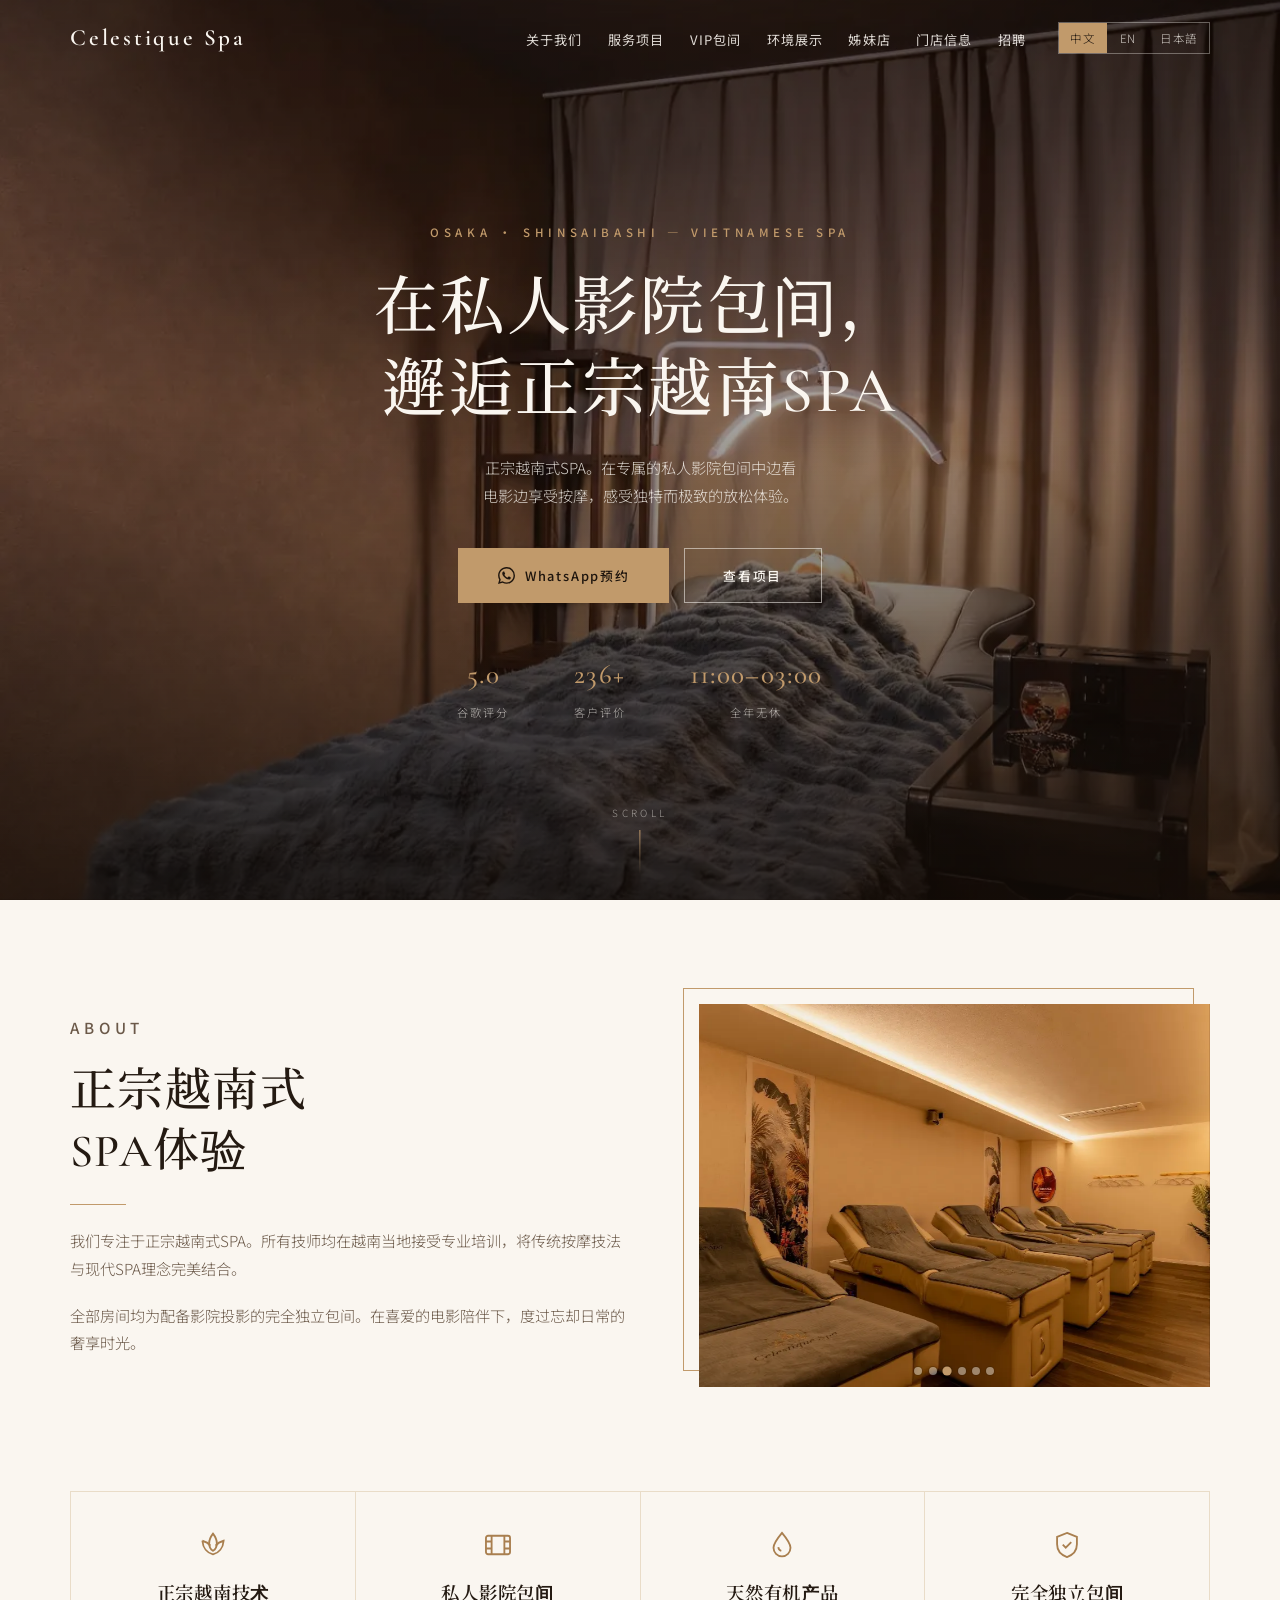
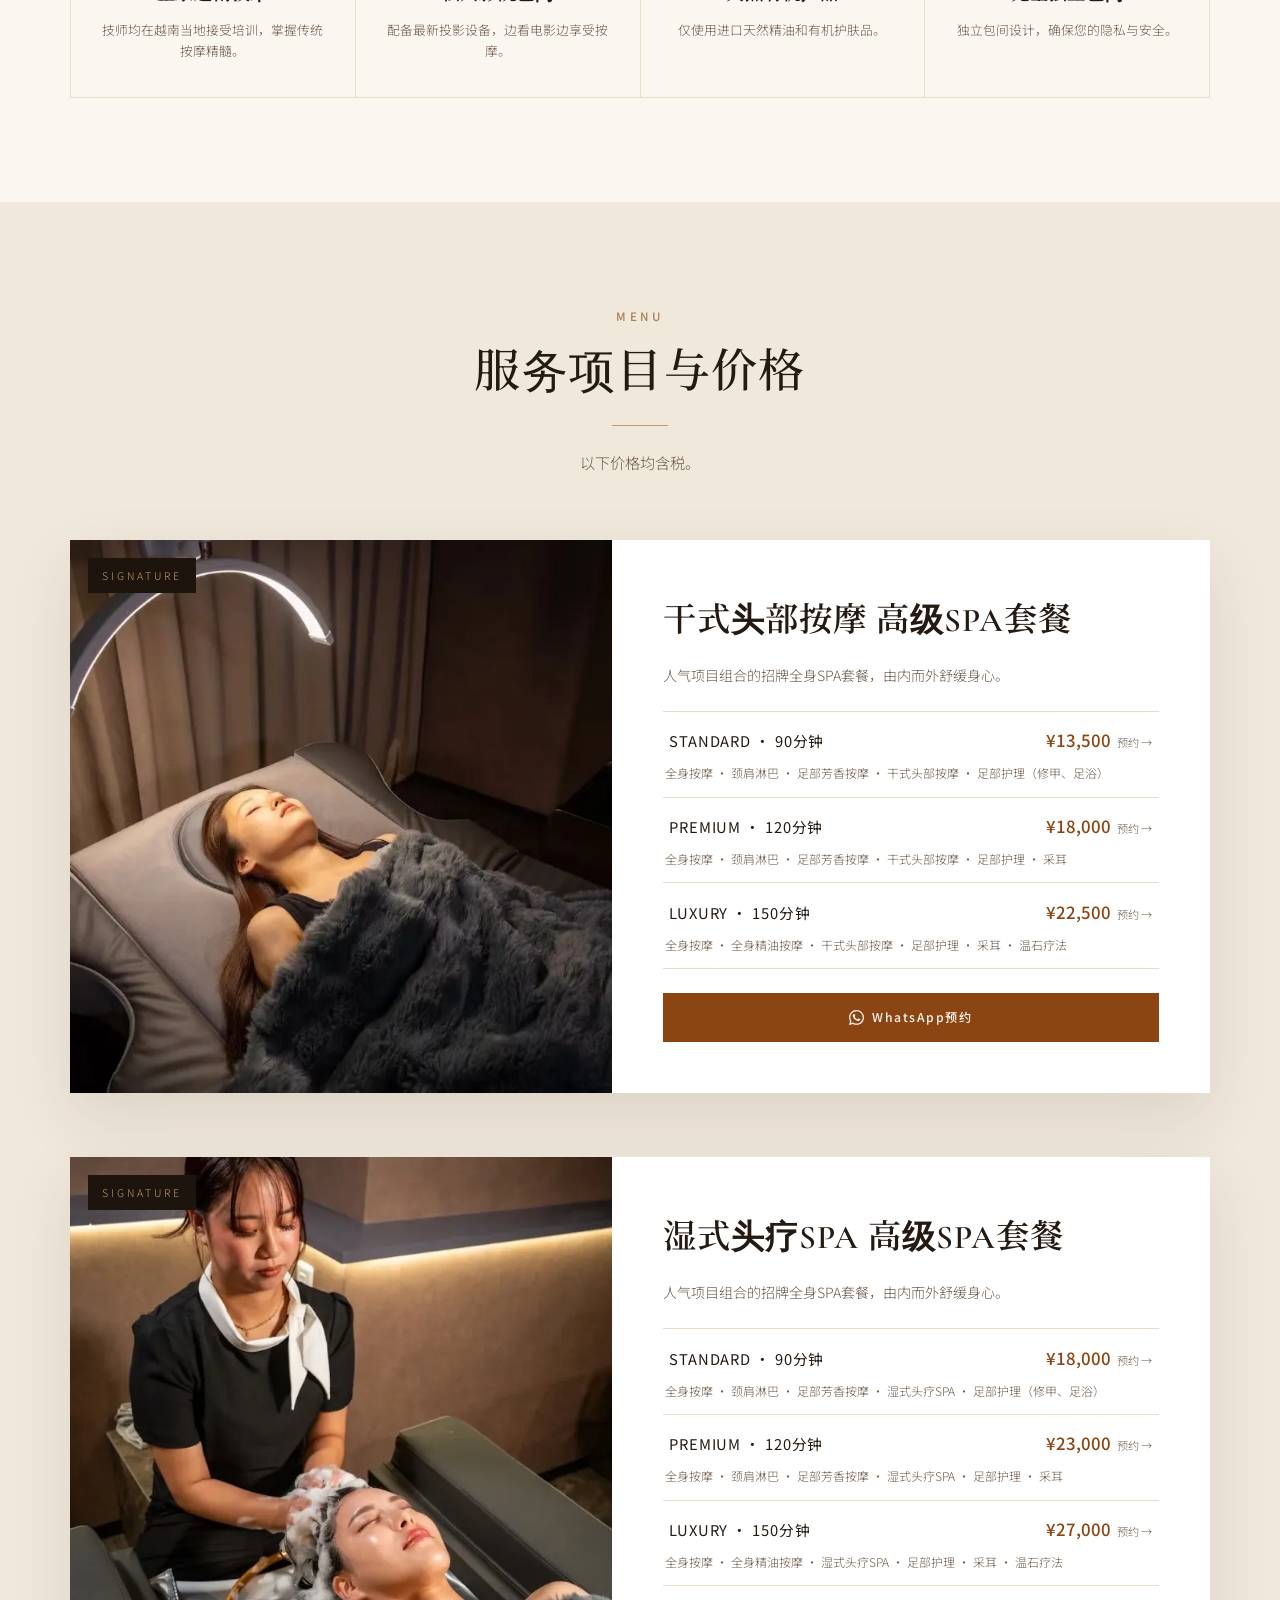
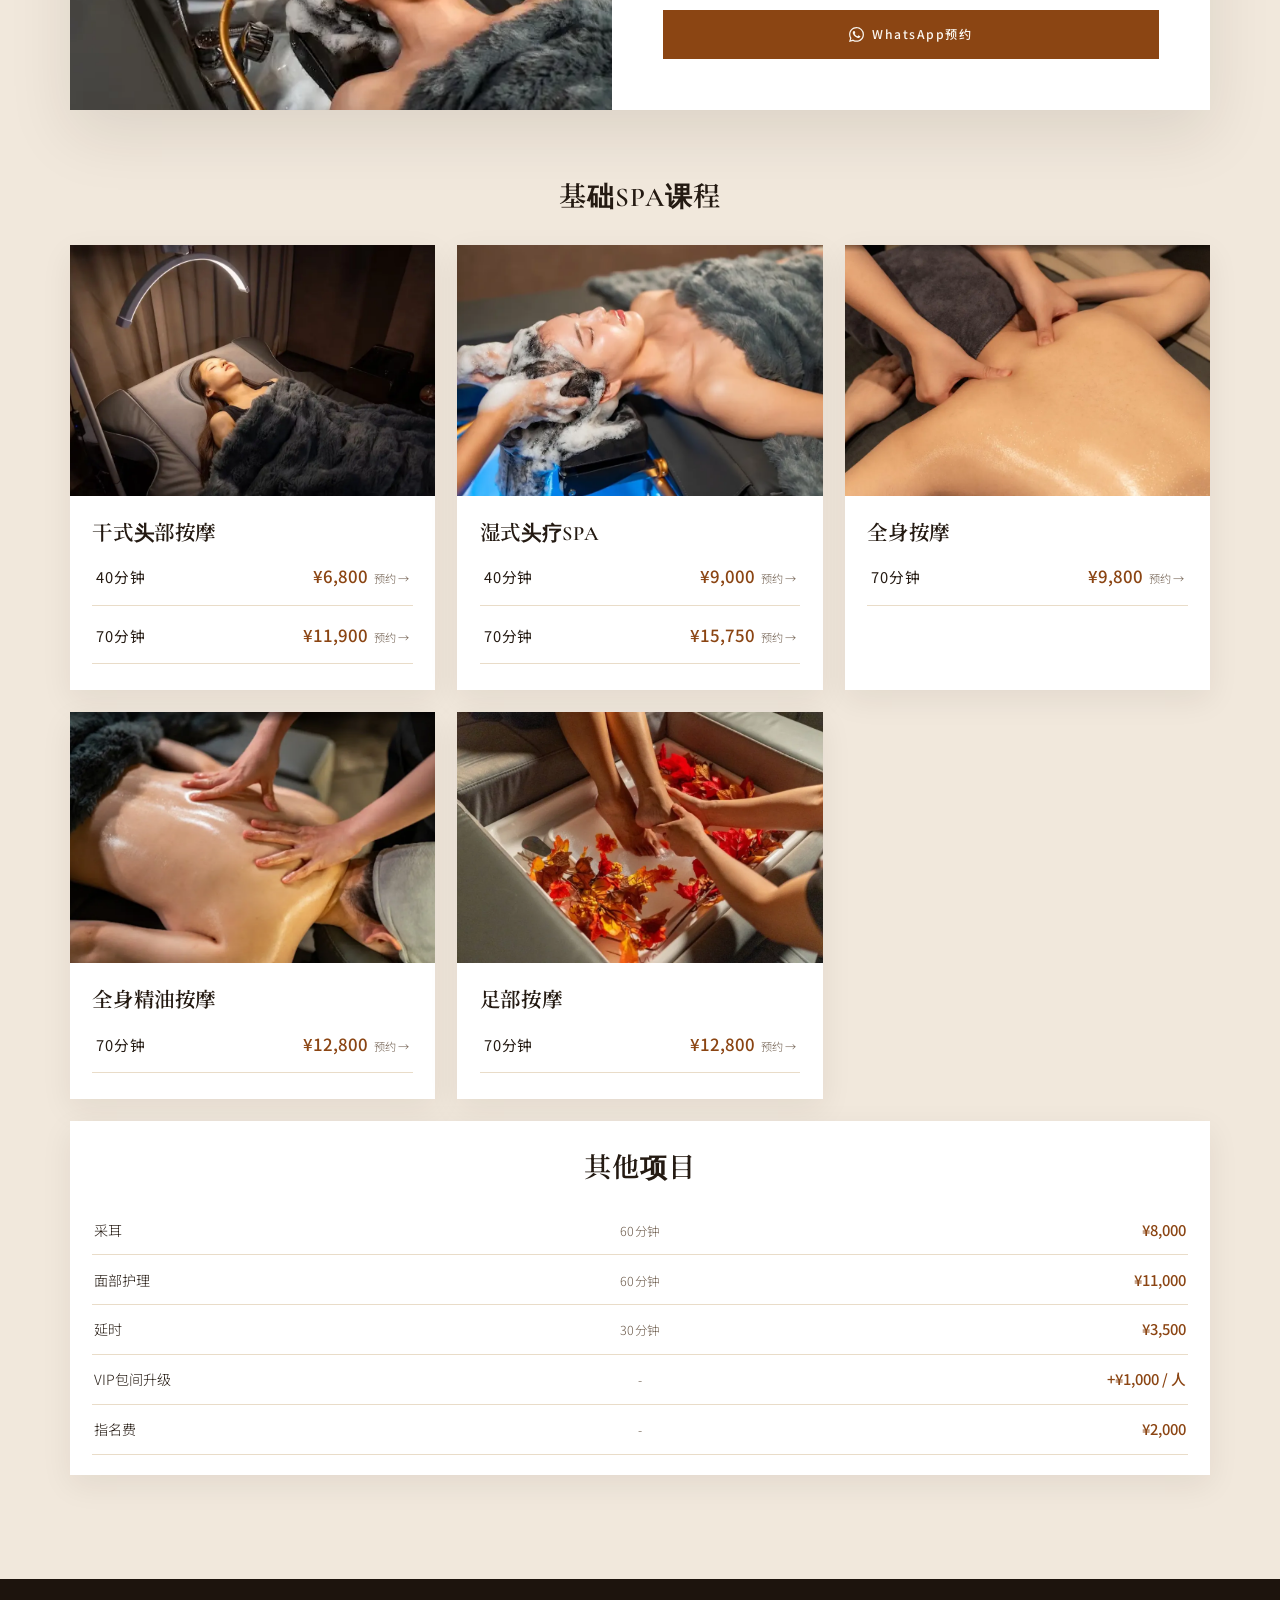
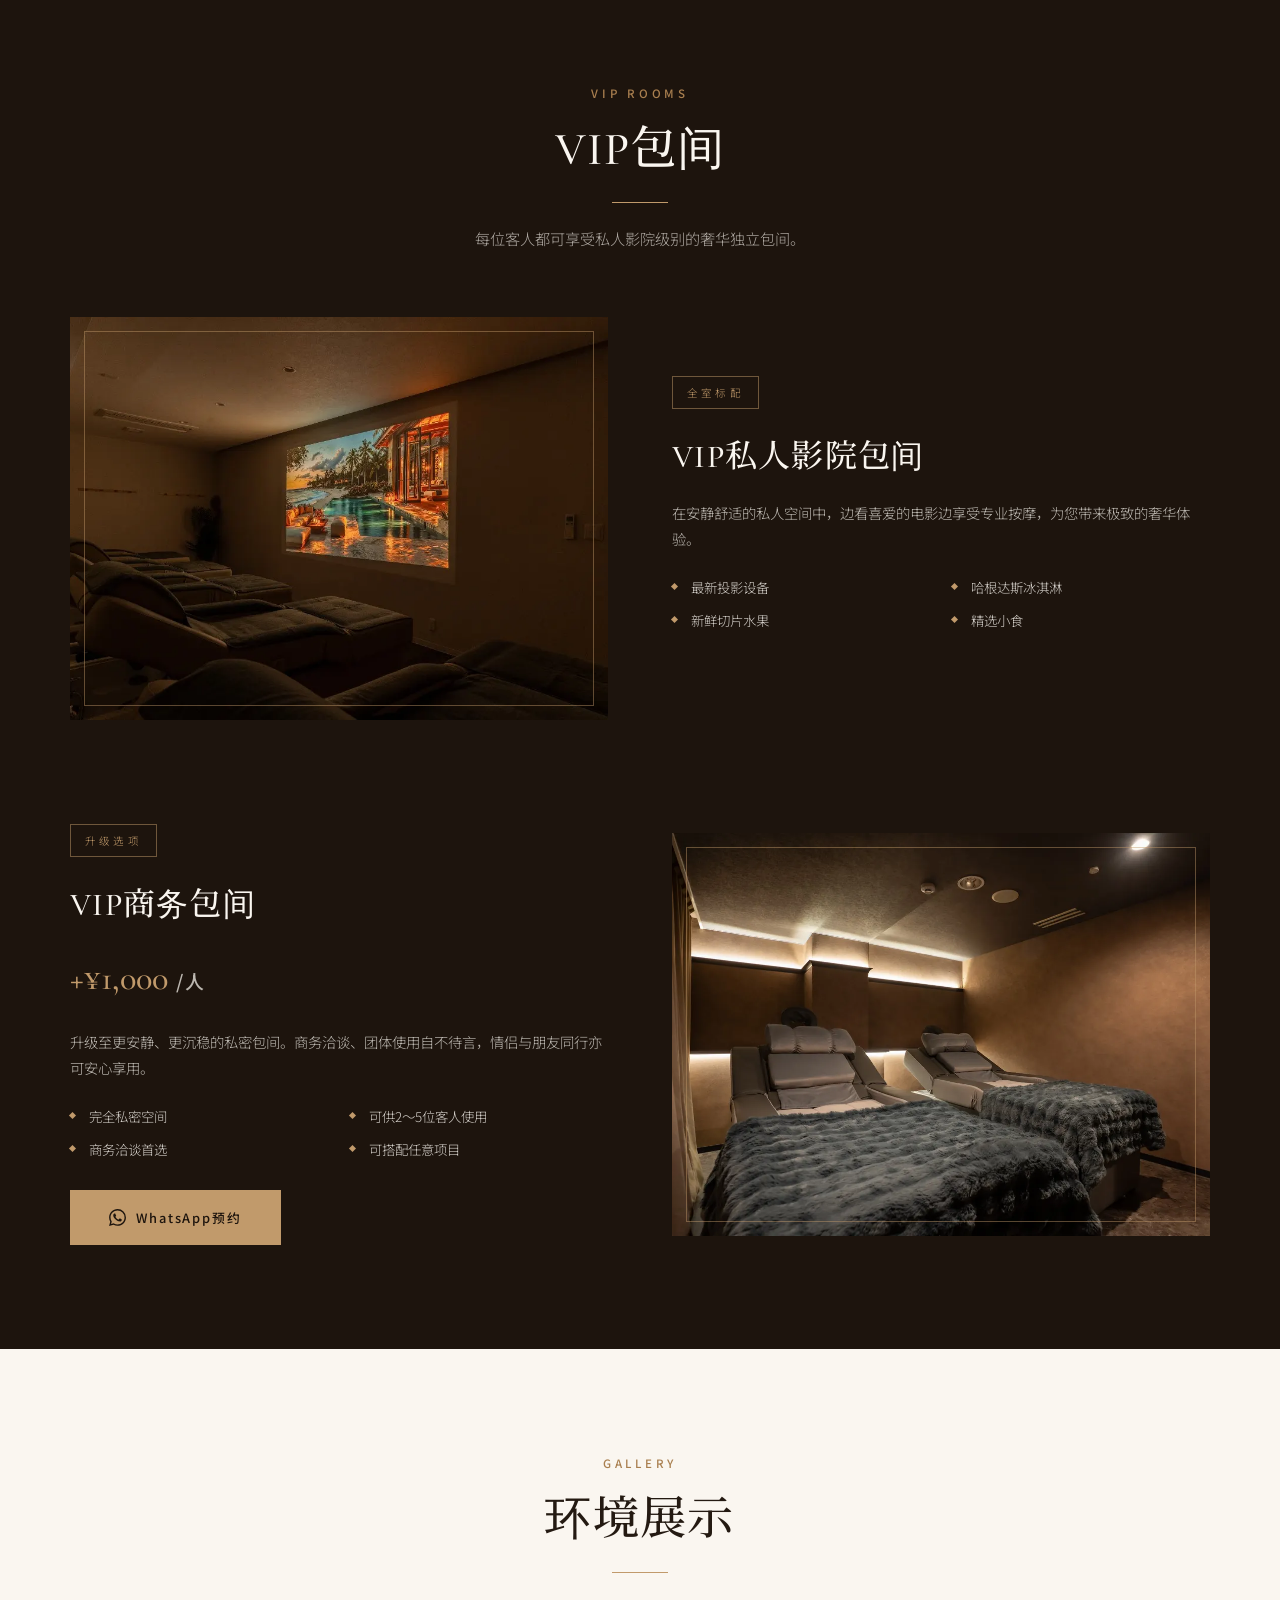
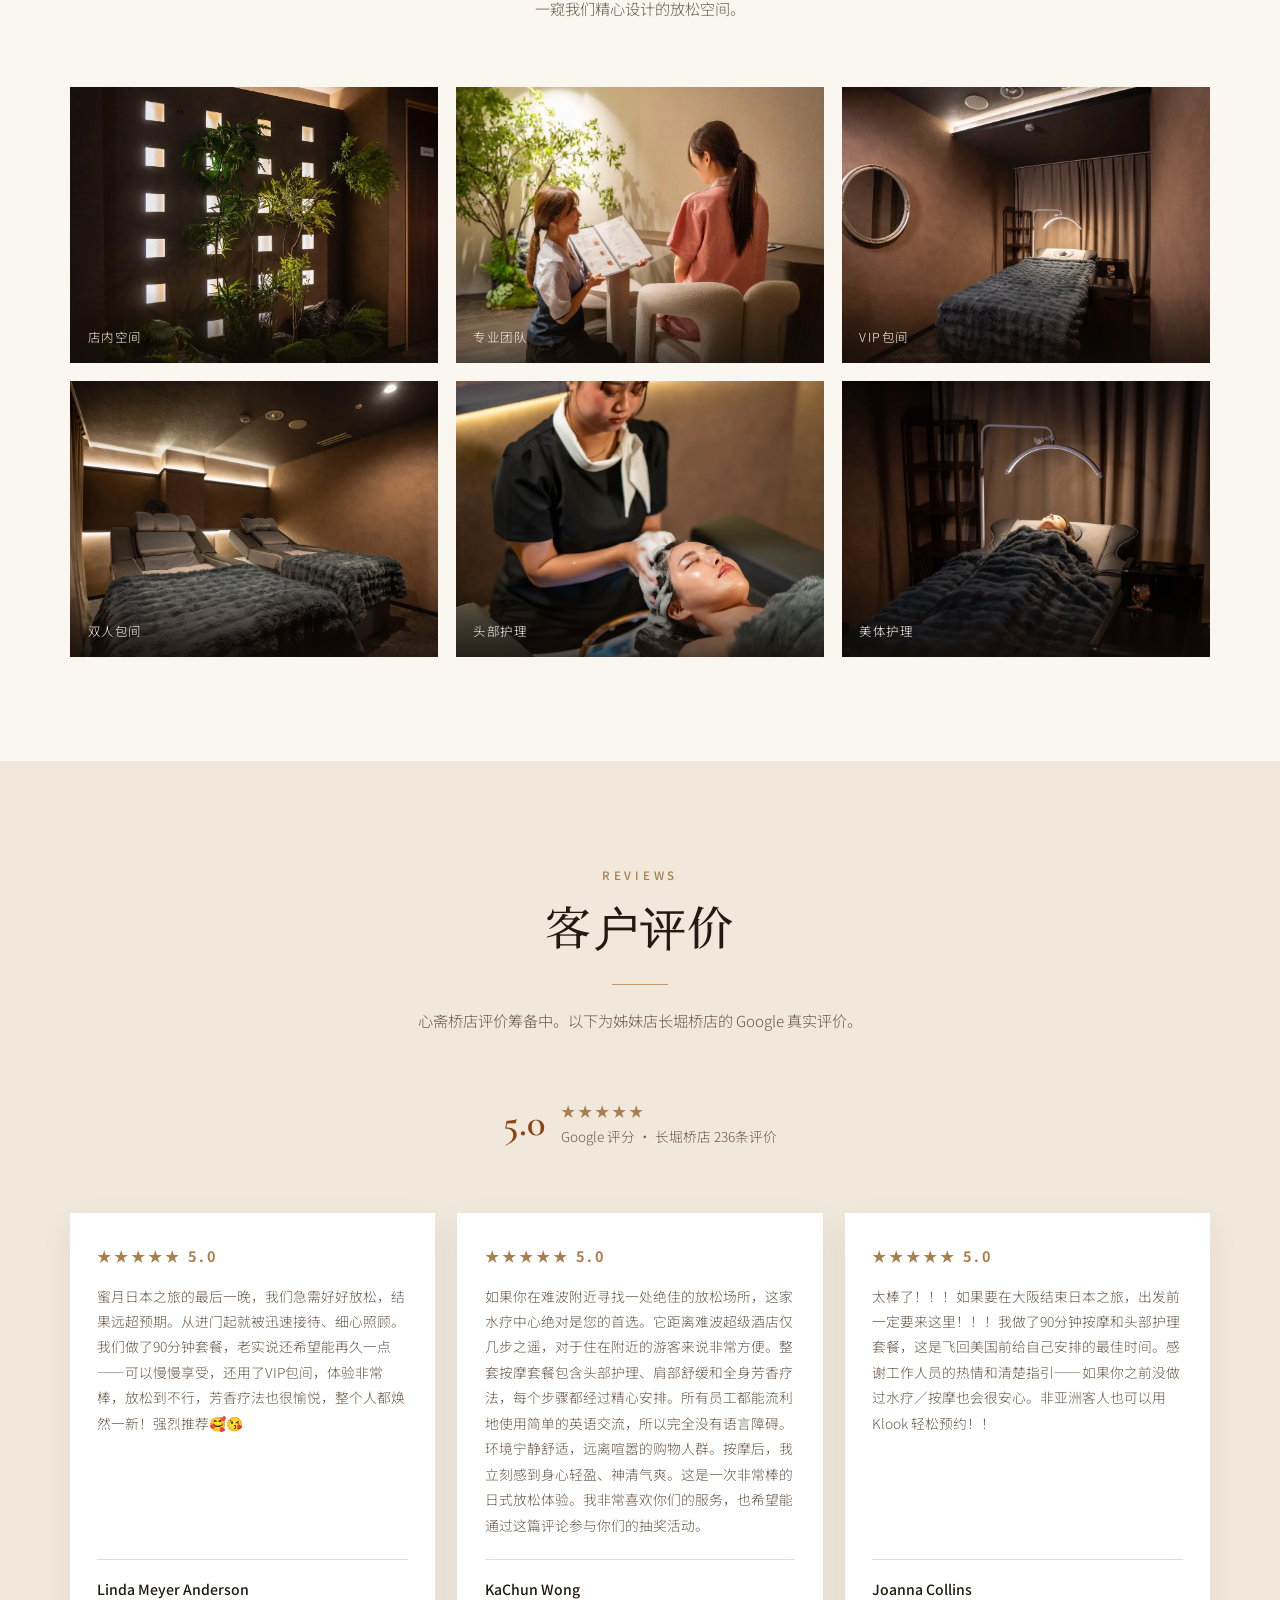
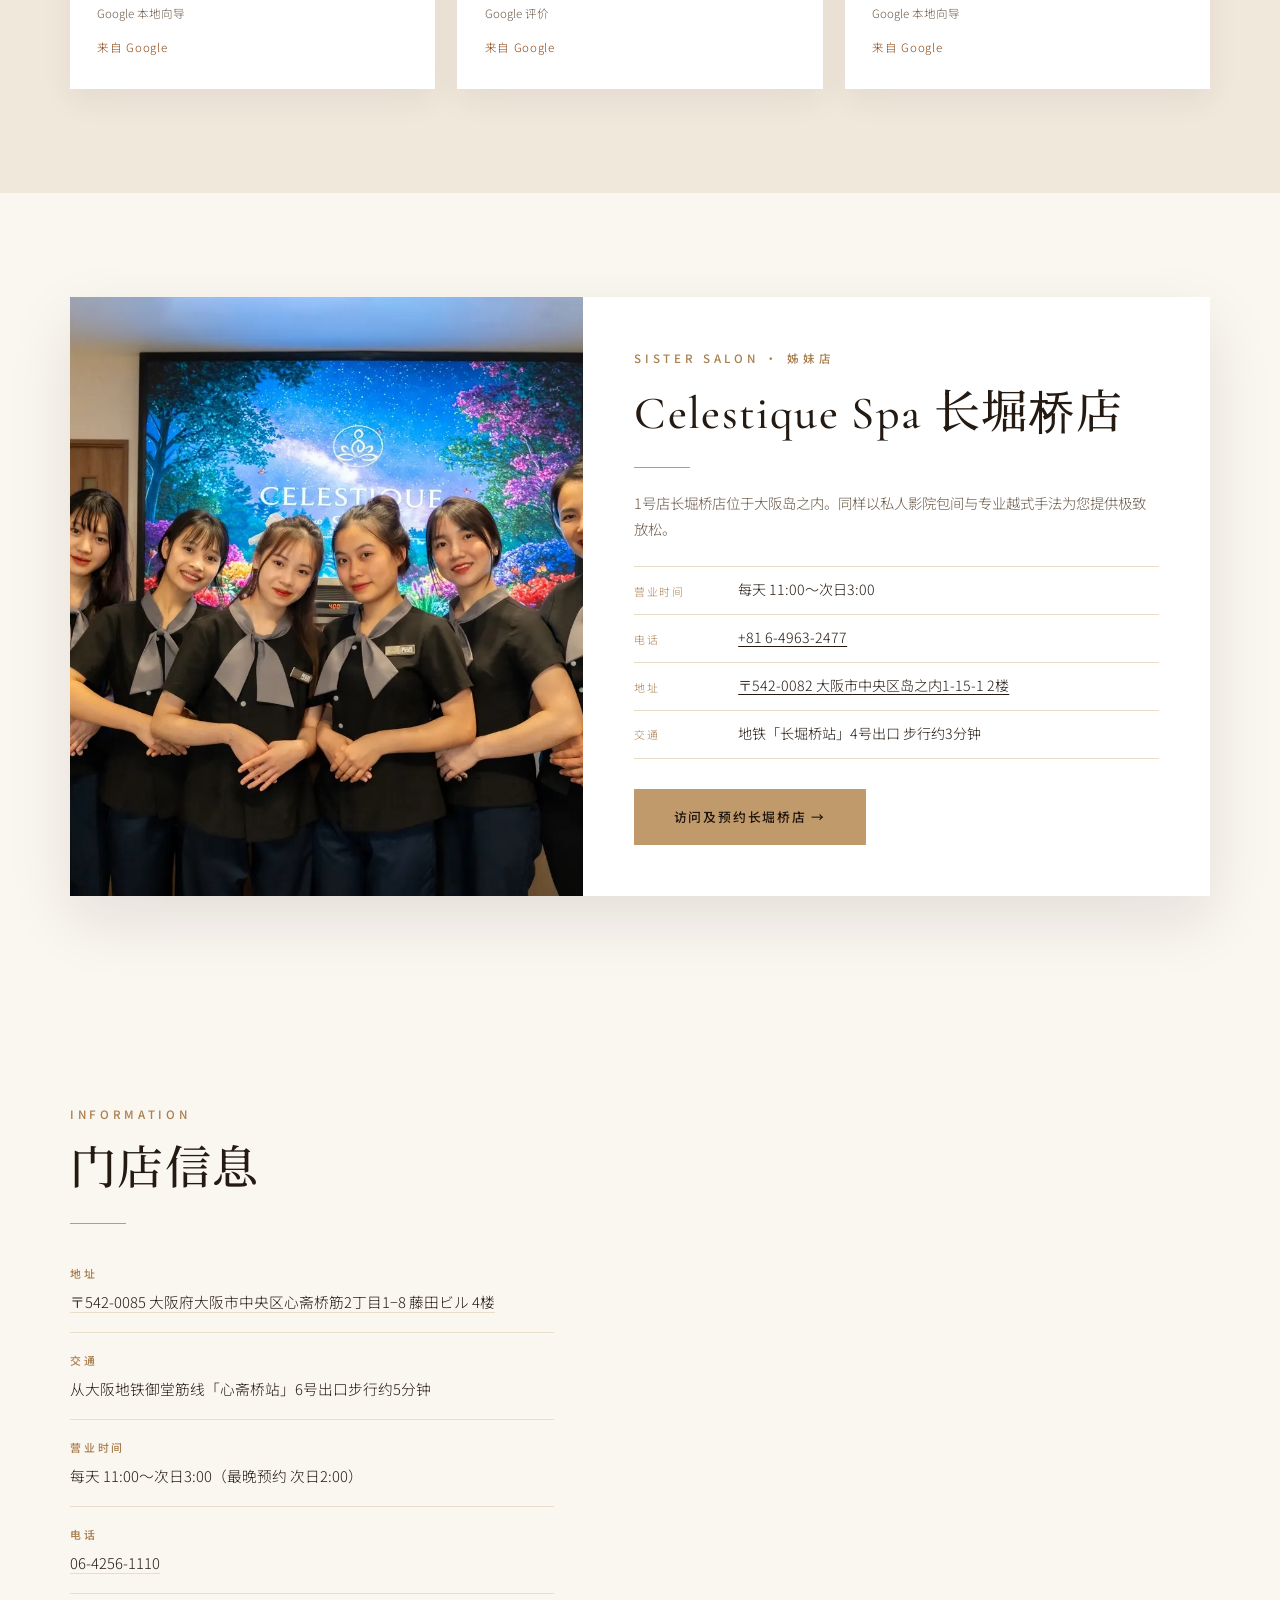
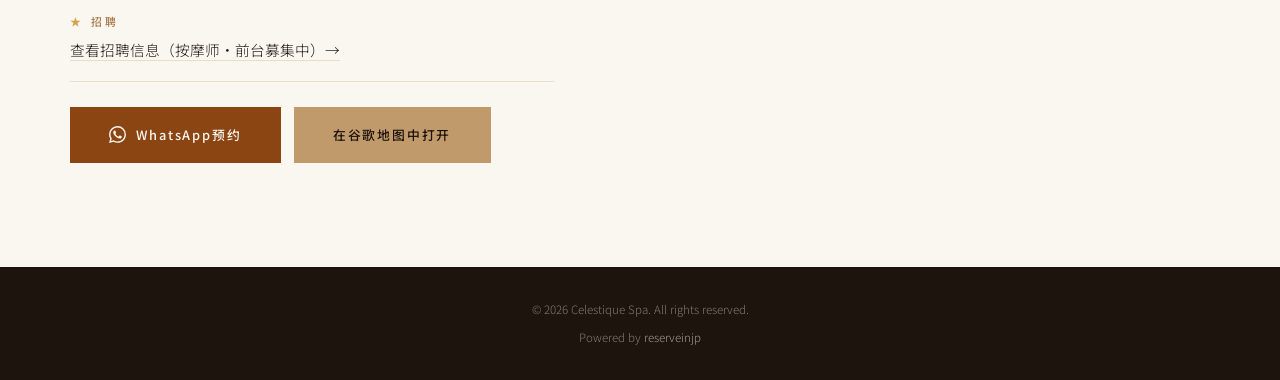
==== commit 850978b1: "Refresh About carousel, gallery, VIP photo, and Google reviews with matching share links. Co-authore" ====
--- a/cn/index.html
+++ b/cn/index.html
@@ -44,7 +44,7 @@
       <div class="hero-bg" style="background-image: url(../assets/images/hero.webp);"></div>
       <div class="hero-content">
         <p class="hero-eyebrow">Osaka · Shinsaibashi — Vietnamese Spa</p>
-        <h1>在私人影院包间，<br>邂逅正宗越南SPA。</h1>
+        <h1>在私人影院包间，<br>邂逅正宗越南SPA</h1>
         <p class="hero-sub">正宗越南式SPA。在专属的私人影院包间中边看电影边享受按摩，感受独特而极致的放松体验。</p>
         <div class="hero-cta">
           <a href="../booking.html" class="btn btn-gold"><svg viewBox="0 0 24 24" xmlns="http://www.w3.org/2000/svg"><path d="M17.472 14.382c-.297-.149-1.758-.867-2.03-.967-.273-.099-.471-.148-.67.15-.197.297-.767.966-.94 1.164-.173.199-.347.223-.644.075-.297-.15-1.255-.463-2.39-1.475-.884-.788-1.48-1.761-1.653-2.059-.173-.297-.018-.458.13-.606.134-.133.298-.347.446-.52.149-.174.198-.298.298-.497.099-.198.05-.371-.025-.52-.075-.149-.669-1.612-.916-2.207-.242-.579-.487-.5-.669-.51-.173-.008-.371-.01-.57-.01-.198 0-.52.074-.792.372-.272.297-1.04 1.016-1.04 2.479 0 1.462 1.065 2.875 1.213 3.074.149.198 2.096 3.2 5.077 4.487.709.306 1.262.489 1.694.625.712.227 1.36.195 1.871.118.571-.085 1.758-.719 2.006-1.413.248-.694.248-1.289.173-1.413-.074-.124-.272-.198-.57-.347m-5.421 7.403h-.004a9.87 9.87 0 01-5.031-1.378l-.361-.214-3.741.982.998-3.648-.235-.374a9.86 9.86 0 01-1.51-5.26c.001-5.45 4.436-9.884 9.888-9.884 2.64 0 5.122 1.03 6.988 2.898a9.825 9.825 0 012.893 6.994c-.003 5.45-4.437 9.884-9.885 9.884m8.413-18.297A11.815 11.815 0 0012.05 0C5.495 0 .16 5.335.157 11.892c0 2.096.547 4.142 1.588 5.945L.057 24l6.305-1.654a11.882 11.882 0 005.683 1.448h.005c6.554 0 11.89-5.335 11.893-11.893a11.821 11.821 0 00-3.48-8.413Z"/></svg> WhatsApp预约</a>
@@ -70,7 +70,19 @@
             <p>全部房间均为配备影院投影的完全独立包间。在喜爱的电影陪伴下，度过忘却日常的奢享时光。</p>
           </div>
           <div class="about-media">
-            <img src="../assets/images/about-room.webp" alt="Celestique Spa 包间" loading="lazy">
+            <div class="about-carousel" data-about-carousel>
+              <div class="about-carousel-viewport">
+                <div class="about-carousel-track">
+                  <div class="about-carousel-slide"><img src="../assets/images/about-slide-01.webp" alt="Celestique Spa 接待大厅"></div>
+                  <div class="about-carousel-slide"><img src="../assets/images/about-slide-02.webp" alt="Celestique Spa 等候区" loading="lazy"></div>
+                  <div class="about-carousel-slide"><img src="../assets/images/about-slide-03.webp" alt="Celestique Spa 护理床位" loading="lazy"></div>
+                  <div class="about-carousel-slide"><img src="../assets/images/about-slide-04.webp" alt="Celestique Spa 影院包间" loading="lazy"></div>
+                  <div class="about-carousel-slide"><img src="../assets/images/about-slide-05.webp" alt="Celestique Spa 双人包间" loading="lazy"></div>
+                  <div class="about-carousel-slide"><img src="../assets/images/about-slide-06.webp" alt="Celestique Spa 护理包间" loading="lazy"></div>
+                </div>
+              </div>
+              <div class="about-carousel-dots"></div>
+            </div>
           </div>
         </div>
         <div class="features">
@@ -253,11 +265,9 @@
           <h3 class="menu-subhead">其他项目</h3>
           <a class="menu-extra-row" href="../booking.html?service=Ear%20Cleaning%2060%20min"><span class="opt-name">采耳</span><span class="opt-dur">60分钟</span><span class="opt-price">¥8,000</span></a>
           <a class="menu-extra-row" href="../booking.html?service=Facial%20Treatment%2060%20min"><span class="opt-name">面部护理</span><span class="opt-dur">60分钟</span><span class="opt-price">¥11,000</span></a>
-        </div>
-
-        <div class="menu-extra options-group">
-          <h3 class="menu-subhead">加项</h3>
           <div class="menu-extra-row"><span class="opt-name">延时</span><span class="opt-dur">30分钟</span><span class="opt-price">¥3,500</span></div>
+          <div class="menu-extra-row"><span class="opt-name">VIP包间升级</span><span class="opt-dur">-</span><span class="opt-price">+¥1,000 / 人</span></div>
+          <div class="menu-extra-row"><span class="opt-name">指名费</span><span class="opt-dur">-</span><span class="opt-price">¥2,000</span></div>
         </div>
 
         <div class="menu-extra gift-card">
@@ -267,11 +277,6 @@
           <div class="menu-extra-row"><span class="opt-name">120分钟</span><span class="opt-dur"></span><span class="opt-price">¥16,200</span></div>
           <div class="menu-extra-row"><span class="opt-name">150分钟</span><span class="opt-dur"></span><span class="opt-price">¥20,250</span></div>
         </div>
-
-        <ul class="sheet-note">
-          <li>VIP包间升级 +¥1,000 / 人</li>
-          <li>指名费 ¥2,000</li>
-        </ul>
       </div>
     </section>
 
@@ -365,39 +370,40 @@
           <p class="eyebrow">Reviews</p>
           <h2 class="section-title">客户评价</h2>
           <div class="gold-rule"></div>
+          <p class="section-lead">心斋桥店评价筹备中。以下为姊妹店长堀桥店的 Google 真实评价。</p>
         </header>
-        <div class="rating-banner">
+        <a class="rating-banner" href="https://www.google.com/search?hl=zh-CN&q=Celestique+Spa&ludocid=17162967397030411841#lrd=0x6000e79b96d84ff9:0xee2f1bea0f9bbe41,1" target="_blank" rel="noopener noreferrer">
           <strong>5.0</strong>
           <div>
             <div class="stars">★★★★★</div>
-            <span>谷歌评分 · 236条评价</span>
-          </div>
-        </div>
+            <span>Google 评分 · 长堀桥店 236条评价</span>
+          </div>
+        </a>
         <div class="review-grid">
-        <article class="review-card">
+        <a class="review-card" href="https://maps.app.goo.gl/buhNzLZ84xdosqFF7" target="_blank" rel="noopener noreferrer">
           <div class="stars">★★★★★ <strong>5.0</strong></div>
-          <blockquote>一个人来放松，预约了帝王头部SPA。在私人影院包间里边看电影边做头疗，简直太治愈了。越南式手法很到位，做完整个人都轻盈了。</blockquote>
+          <blockquote>蜜月日本之旅的最后一晚，我们急需好好放松，结果远超预期。从进门起就被迅速接待、细心照顾。我们做了90分钟套餐，老实说还希望能再久一点——可以慢慢享受，还用了VIP包间，体验非常棒，放松到不行，芳香疗法也很愉悦，整个人都焕然一新！强烈推荐🥰😘</blockquote>
           <div class="review-who">
-            <div><strong>Aya</strong><span>女性・公司职员</span></div>
-            <time>2025年6月18日</time>
-          </div>
-        </article>
-        <article class="review-card">
+            <div><strong>Linda Meyer Anderson</strong><span>Google 本地向导</span></div>
+          </div>
+          <span class="review-source">来自 Google</span>
+        </a>
+        <a class="review-card" href="https://maps.app.goo.gl/nM2f8WstmPziR29e8" target="_blank" rel="noopener noreferrer">
           <div class="stars">★★★★★ <strong>5.0</strong></div>
-          <blockquote>和另一半一起来，双人包间能一起看电影，氛围超好。全身精油按摩力度刚刚好，最后还送了哈根达斯和新鲜水果，服务远超预期。</blockquote>
+          <blockquote>如果你在难波附近寻找一处绝佳的放松场所，这家水疗中心绝对是您的首选。它距离难波超级酒店仅几步之遥，对于住在附近的游客来说非常方便。整套按摩套餐包含头部护理、肩部舒缓和全身芳香疗法，每个步骤都经过精心安排。所有员工都能流利地使用简单的英语交流，所以完全没有语言障碍。环境宁静舒适，远离喧嚣的购物人群。按摩后，我立刻感到身心轻盈、神清气爽。这是一次非常棒的日式放松体验。我非常喜欢你们的服务，也希望能通过这篇评论参与你们的抽奖活动。</blockquote>
           <div class="review-who">
-            <div><strong>大西</strong><span>男性・自营业者</span></div>
-            <time>2025年5月30日</time>
-          </div>
-        </article>
-        <article class="review-card">
-          <div class="stars">★★★★★ <strong>4.9</strong></div>
-          <blockquote>来大阪旅游特地找的越南SPA。能用中文沟通很安心，店内高级又干净。足部＋头部SPA的套餐性价比很高，一定会再来。</blockquote>
+            <div><strong>KaChun Wong</strong><span>Google 评价</span></div>
+          </div>
+          <span class="review-source">来自 Google</span>
+        </a>
+        <a class="review-card" href="https://maps.app.goo.gl/sSXXQuSbgMjek6eB7" target="_blank" rel="noopener noreferrer">
+          <div class="stars">★★★★★ <strong>5.0</strong></div>
+          <blockquote>太棒了！！！如果要在大阪结束日本之旅，出发前一定要来这里！！！我做了90分钟按摩和头部护理套餐，这是飞回美国前给自己安排的最佳时间。感谢工作人员的热情和清楚指引——如果你之前没做过水疗／按摩也会很安心。非亚洲客人也可以用 Klook 轻松预约！！</blockquote>
           <div class="review-who">
-            <div><strong>林</strong><span>女性・游客</span></div>
-            <time>2025年5月12日</time>
-          </div>
-        </article>
+            <div><strong>Joanna Collins</strong><span>Google 本地向导</span></div>
+          </div>
+          <span class="review-source">来自 Google</span>
+        </a>
         </div>
       </div>
     </section>
@@ -419,7 +425,7 @@
             <li><span class="k">地址</span><span class="v"><a href="https://maps.app.goo.gl/tpL7jkPrLn7CtPPL7" target="_blank" rel="noopener">〒542-0082 大阪市中央区岛之内1-15-1 2楼</a></span></li>
             <li><span class="k">交通</span><span class="v">地铁「长堀桥站」4号出口 步行约3分钟</span></li>
             </ul>
-            <a href="https://arfunpizza.com/fi/shops/celestiquespa/landing.html" target="_blank" rel="noopener" class="btn btn-gold">访问长堀桥店官网 →</a>
+            <a href="https://arfunpizza.com/fi/shops/celestiquespa/landing.html" target="_blank" rel="noopener" class="btn btn-gold">访问及预约长堀桥店 →</a>
           </div>
         </div>
       </div>
--- a/styles.css
+++ b/styles.css
@@ -461,6 +461,60 @@
   width: 100%;
   aspect-ratio: 4 / 3;
   object-fit: cover;
+  display: block;
+  -webkit-user-drag: none;
+  user-select: none;
+}
+
+.about-carousel {
+  position: relative;
+}
+
+.about-carousel-viewport {
+  overflow: hidden;
+  touch-action: pan-y;
+  cursor: grab;
+}
+
+.about-carousel-viewport.is-dragging {
+  cursor: grabbing;
+}
+
+.about-carousel-track {
+  display: flex;
+  transition: transform 0.45s ease;
+  will-change: transform;
+}
+
+.about-carousel-slide {
+  flex: 0 0 100%;
+  min-width: 0;
+}
+
+.about-carousel-dots {
+  position: absolute;
+  left: 50%;
+  bottom: 0.75rem;
+  transform: translateX(-50%);
+  display: flex;
+  gap: 0.4rem;
+  z-index: 1;
+}
+
+.about-carousel-dot {
+  width: 8px;
+  height: 8px;
+  padding: 0;
+  border: none;
+  border-radius: 50%;
+  background: rgba(250, 246, 240, 0.45);
+  box-shadow: 0 0 0 1px rgba(36, 26, 18, 0.2);
+  cursor: pointer;
+}
+
+.about-carousel-dot.active {
+  background: var(--gold);
+  transform: scale(1.15);
 }
 
 .about-media::before {
@@ -928,18 +982,19 @@
   margin-bottom: 1.4rem;
 }
 
-.vip-price {
+.vip-body > p.vip-price {
   font-family: var(--font-display);
-  font-size: 1.5rem;
+  font-size: clamp(1.7rem, 5vw, 2.15rem);
+  font-weight: 500;
   color: var(--gold);
   margin-bottom: 1.2rem;
 }
 
 .vip-price small {
   font-family: var(--font-body);
-  font-size: 0.72rem;
-  color: rgba(250, 246, 240, 0.6);
-  letter-spacing: 0.1em;
+  font-size: 0.55em;
+  color: rgba(250, 246, 240, 0.72);
+  letter-spacing: 0.08em;
   margin-left: 8px;
 }
 
@@ -1013,6 +1068,10 @@
   margin-bottom: var(--space-xl);
   font-size: 0.85rem;
   color: var(--ink-soft);
+  text-decoration: none;
+}
+a.rating-banner:hover span {
+  color: var(--brand);
 }
 
 .rating-banner strong {
@@ -1041,6 +1100,11 @@
   box-shadow: 0 10px 30px rgba(36, 26, 18, 0.07);
   display: flex;
   flex-direction: column;
+  color: inherit;
+  text-decoration: none;
+}
+a.review-card:hover {
+  box-shadow: 0 14px 36px rgba(36, 26, 18, 0.12);
 }
 
 .review-card .stars {
@@ -1075,10 +1139,11 @@
   color: var(--ink-soft);
 }
 
-.review-who time {
-  font-size: 0.7rem;
-  color: var(--ink-soft);
-  white-space: nowrap;
+.review-source {
+  margin-top: 0.85rem;
+  font-size: 0.72rem;
+  letter-spacing: 0.06em;
+  color: var(--brand);
 }
 
 /* ---- Access ---- */
@@ -1411,7 +1476,12 @@
   font-size: 0.68rem;
   letter-spacing: 0.06em;
   color: rgba(250, 246, 240, 0.4);
-}
+  display: flex;
+  flex-direction: column;
+  align-items: center;
+  gap: 0.4rem;
+}
+.landing-foot p { margin: 0; }
 
 .landing-foot a {
   border-bottom: 1px solid currentColor;
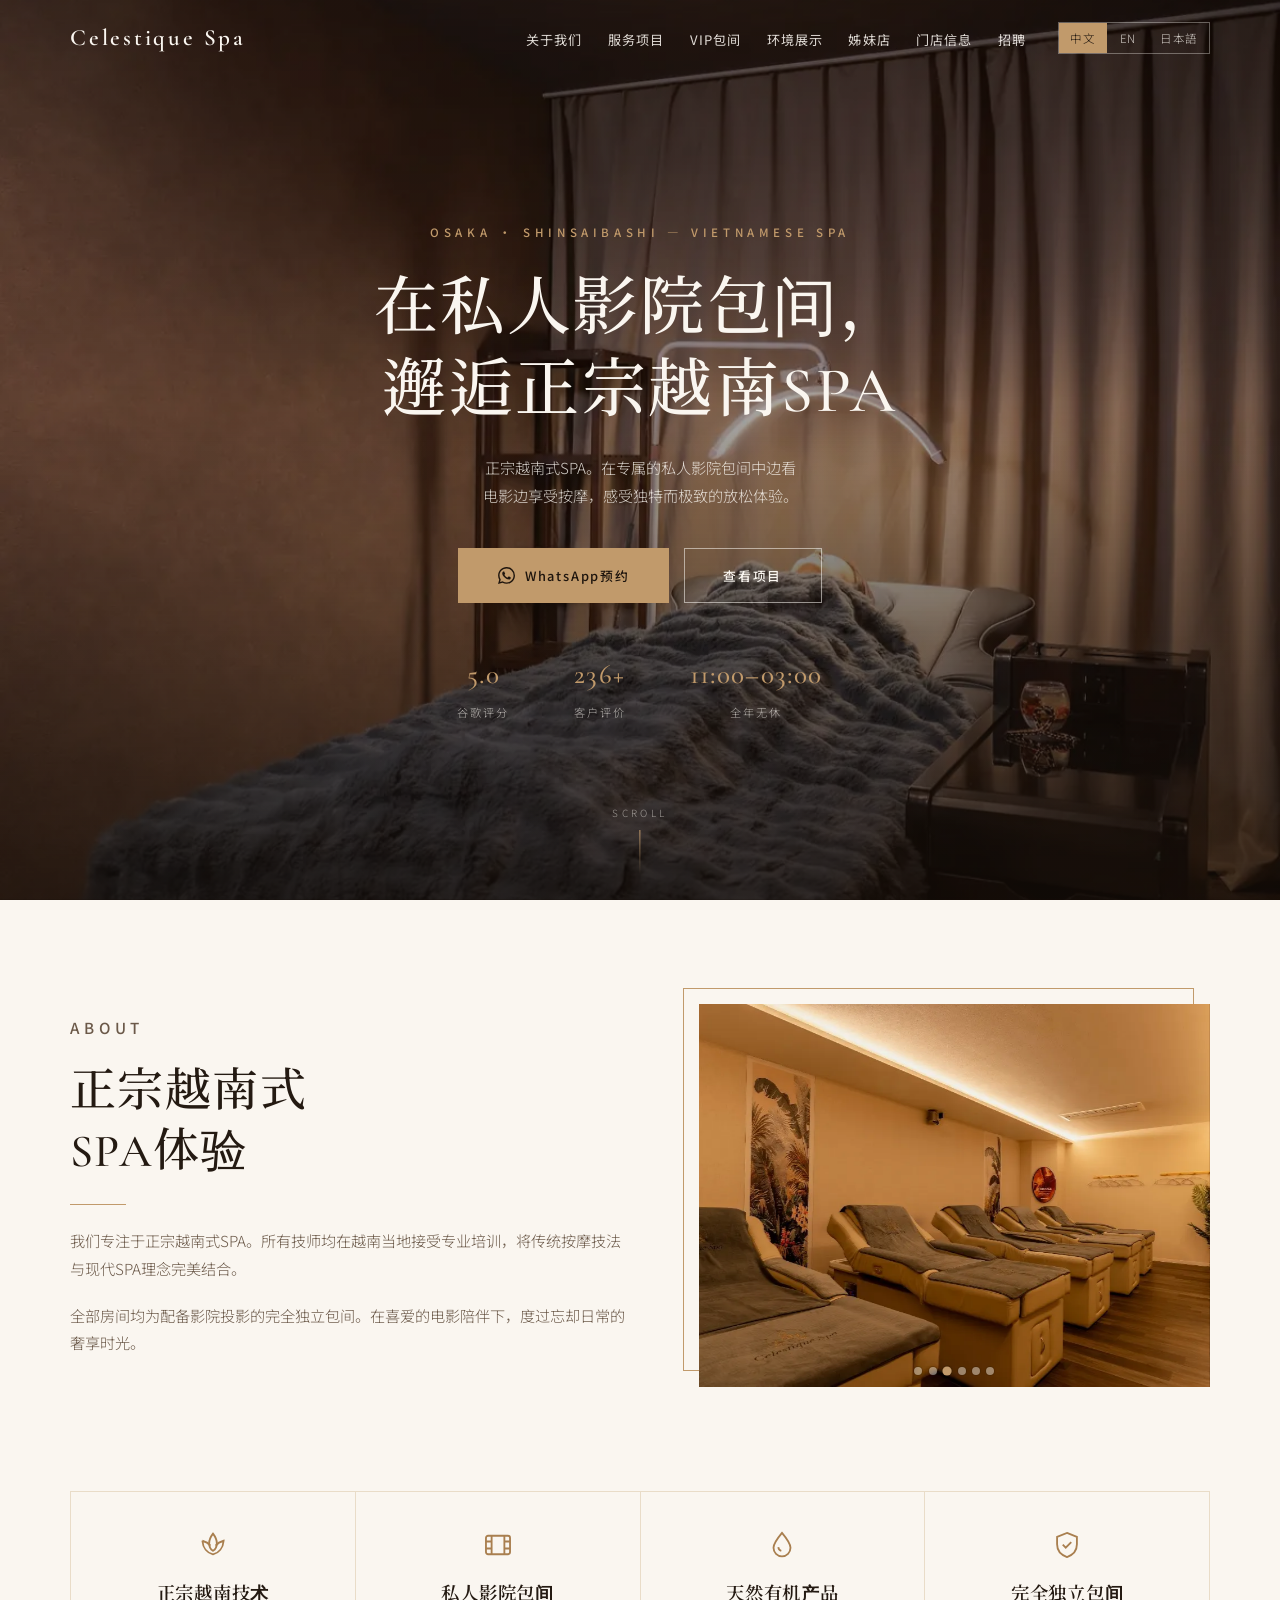
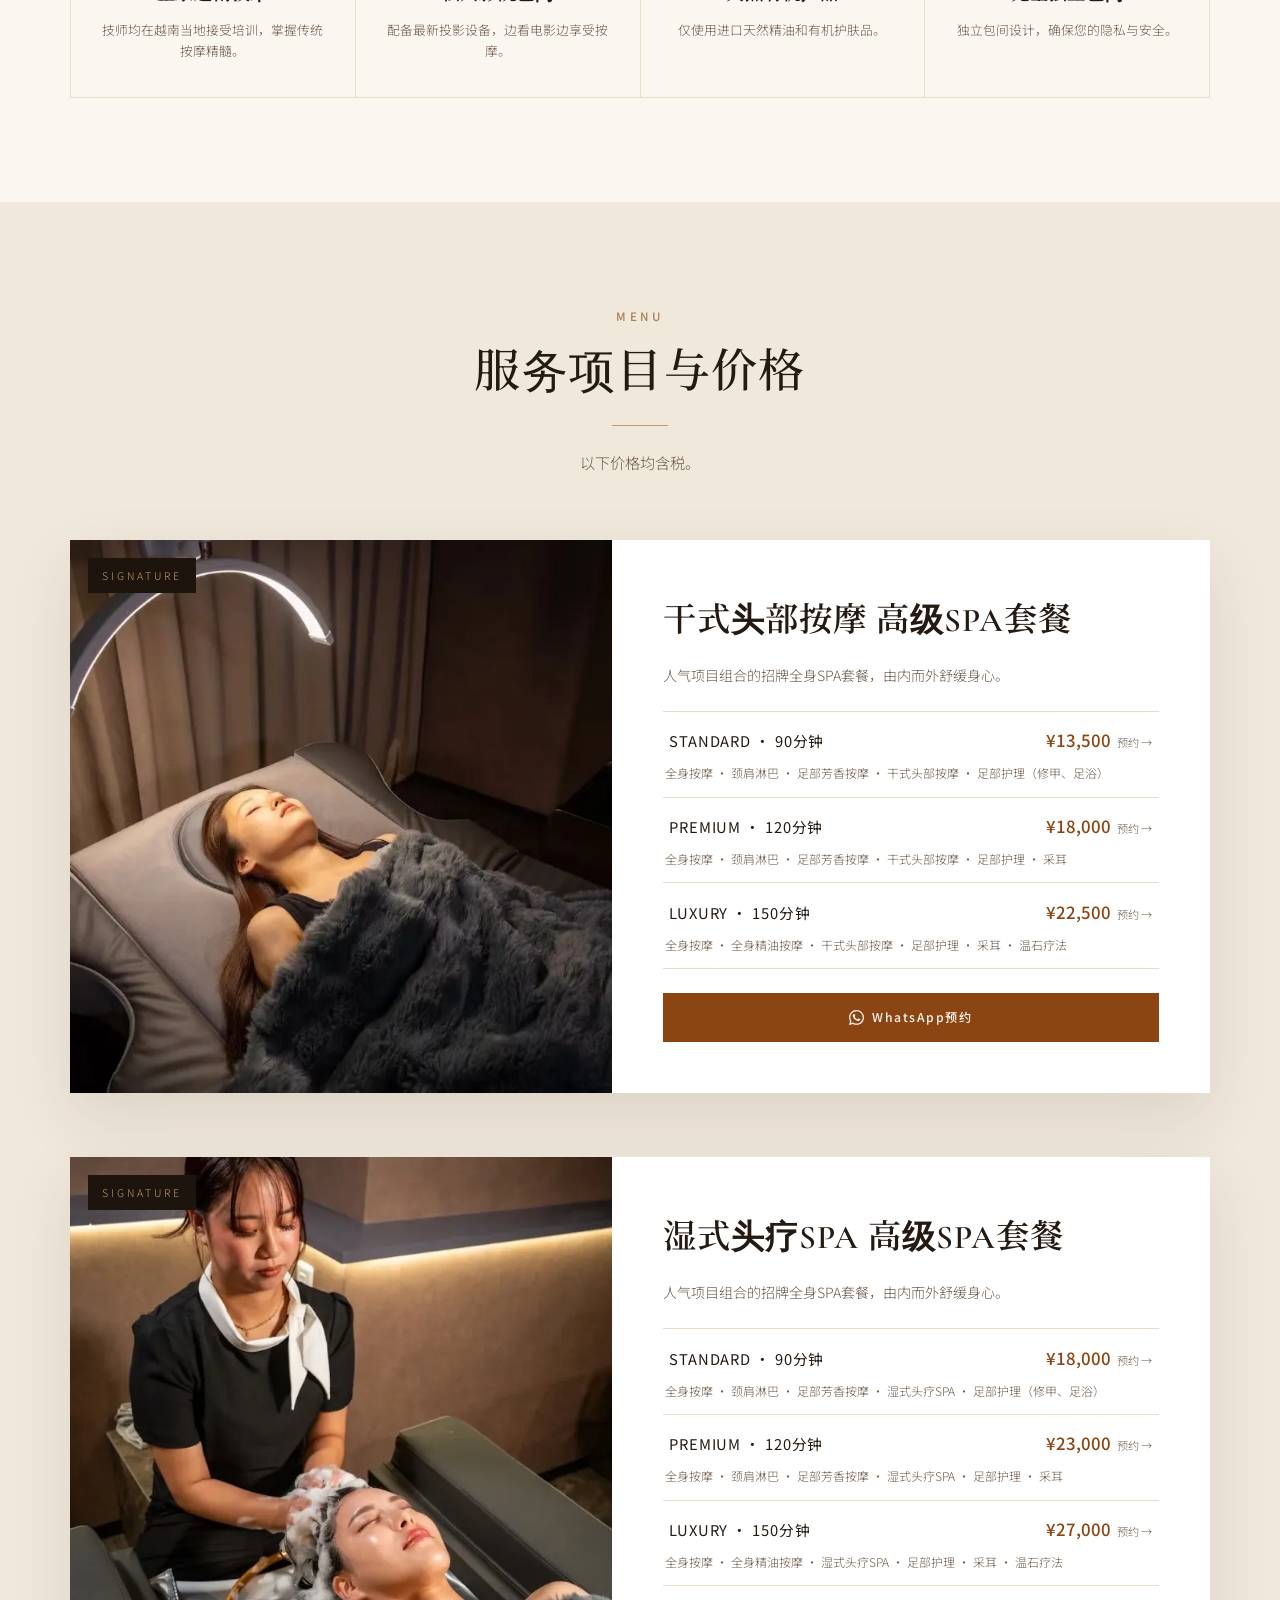
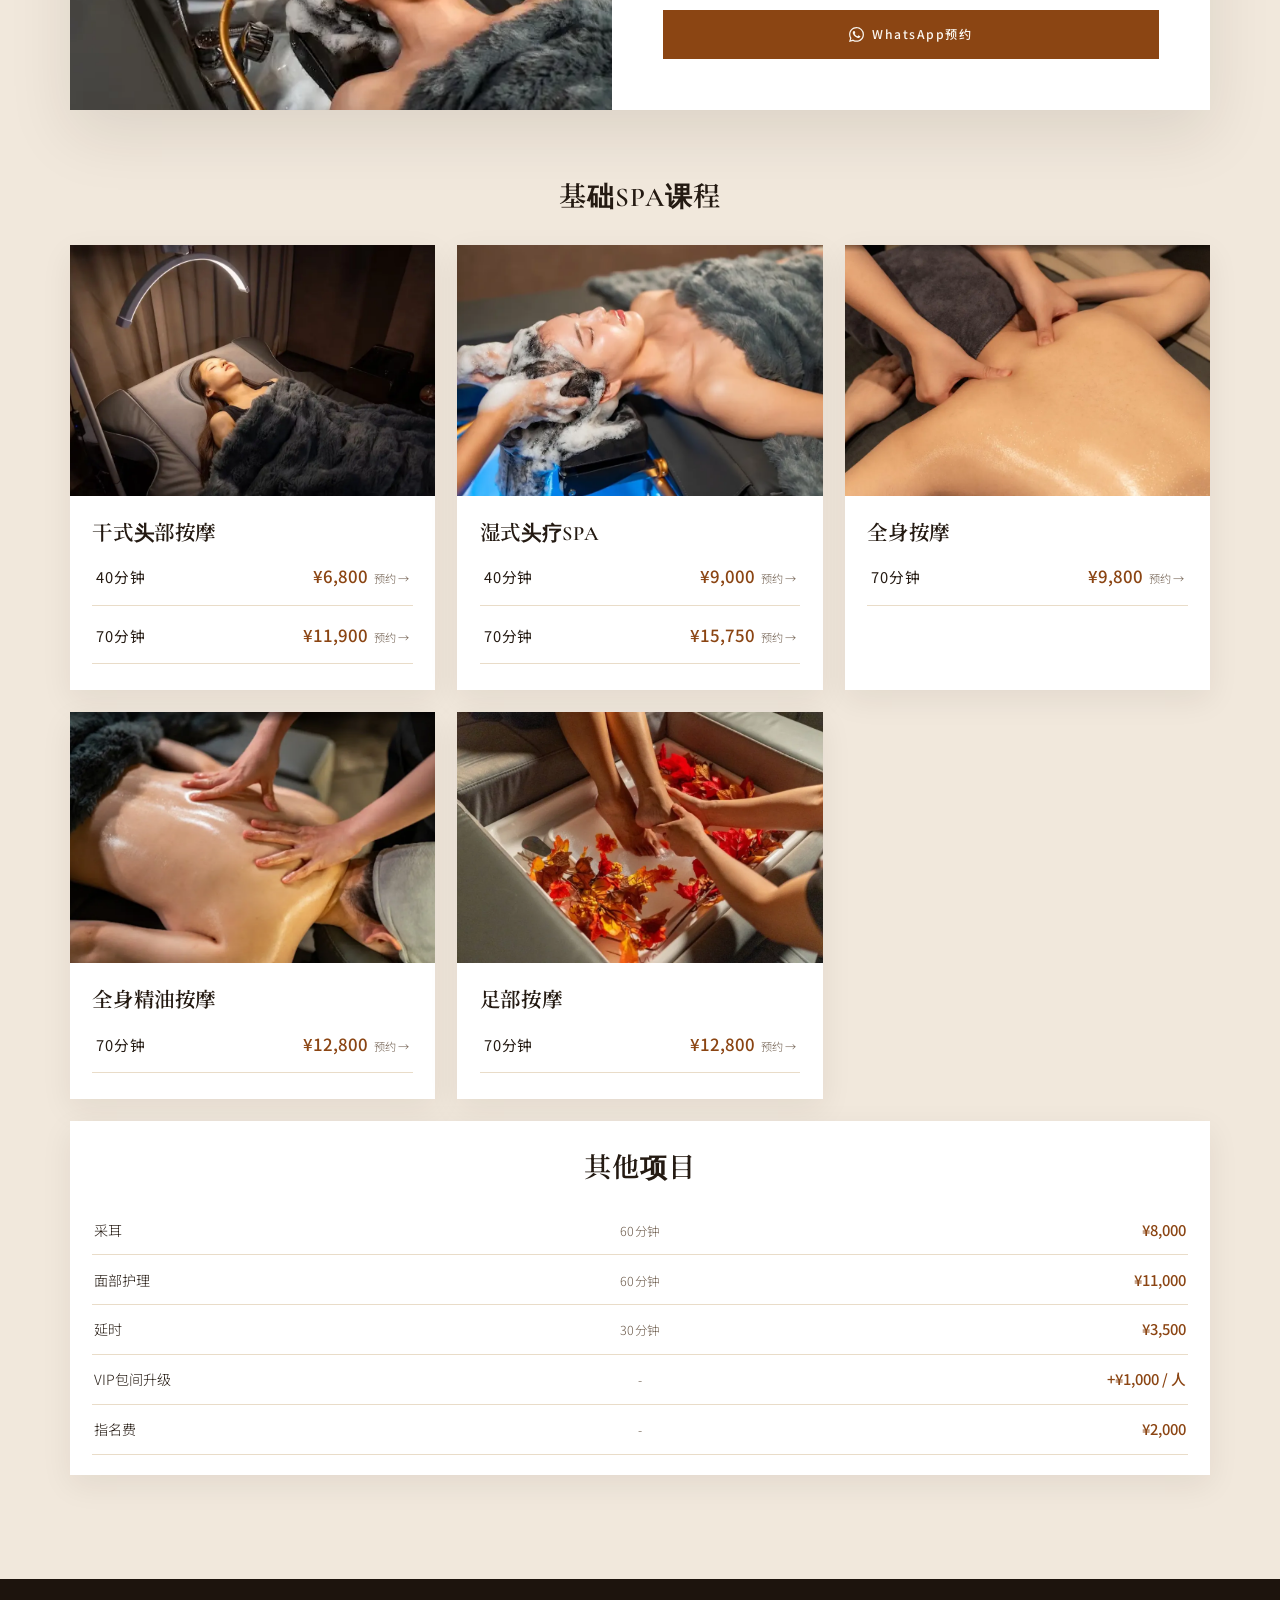
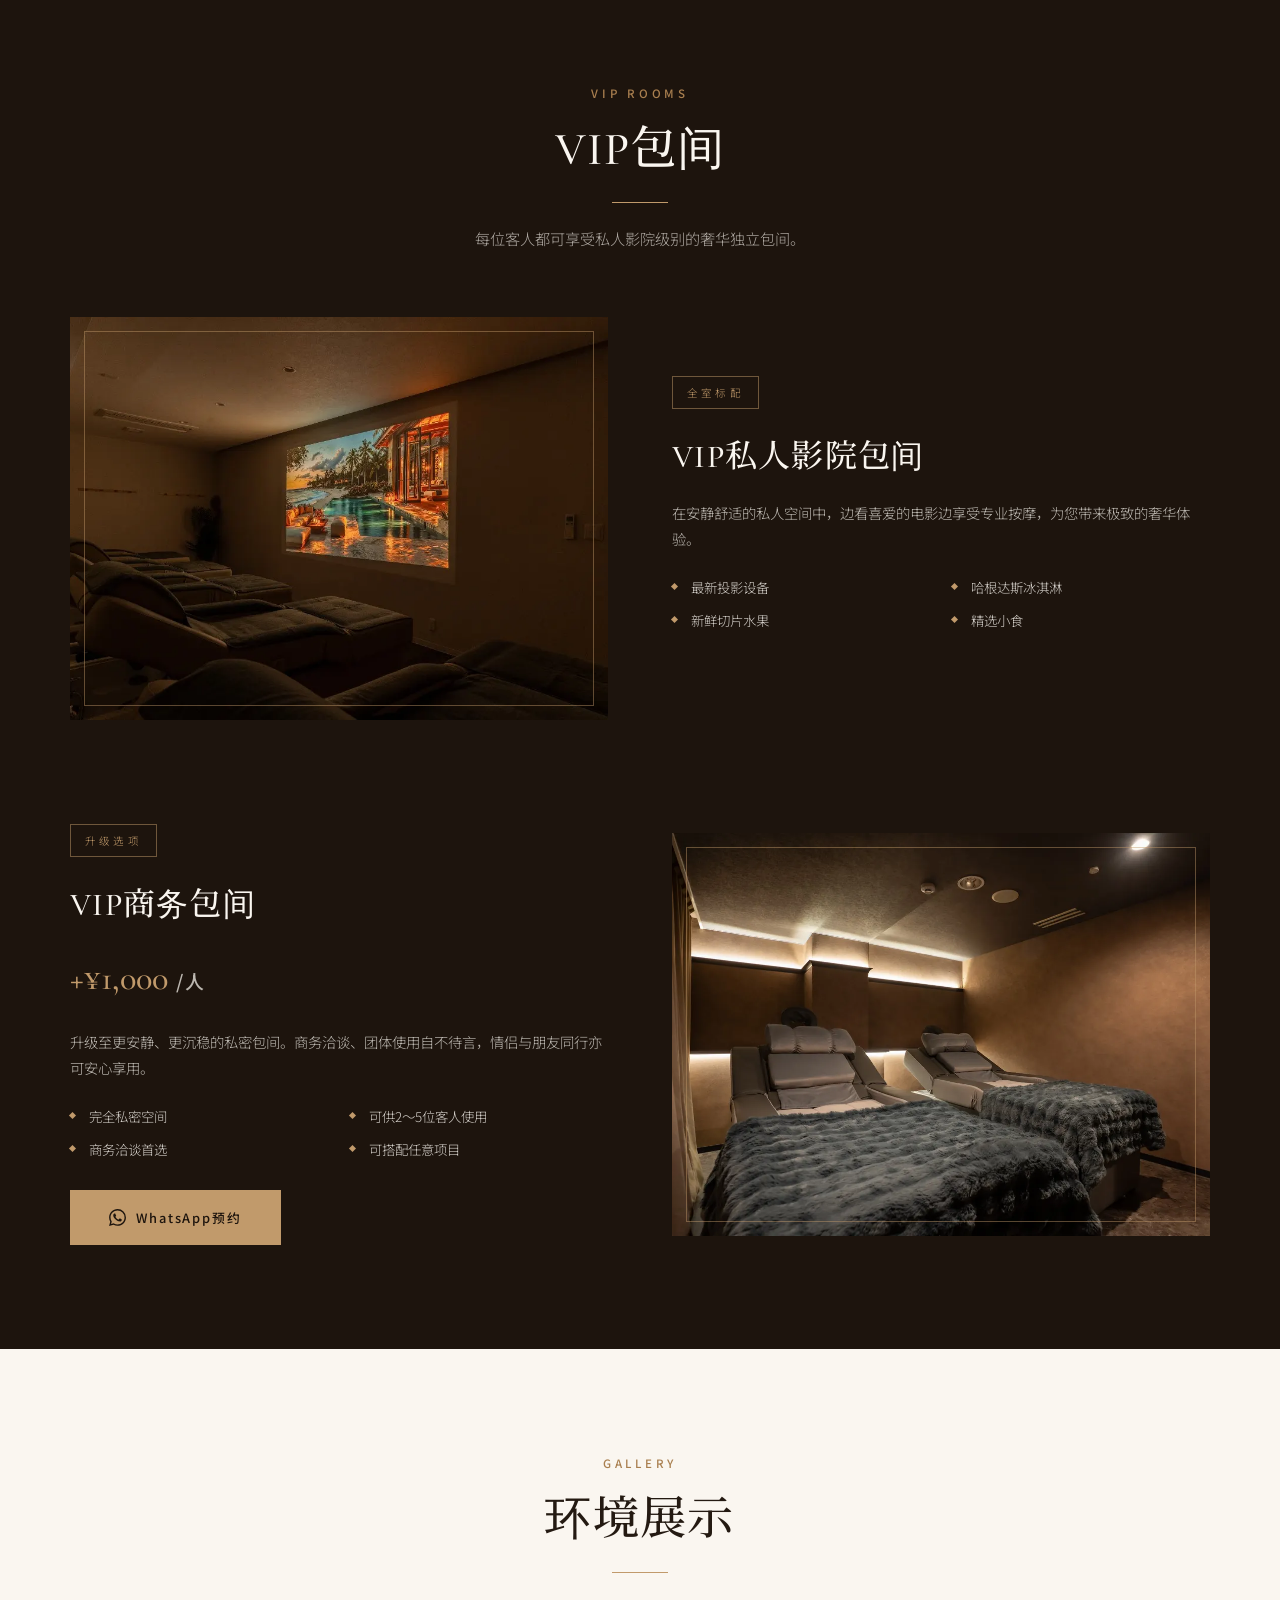
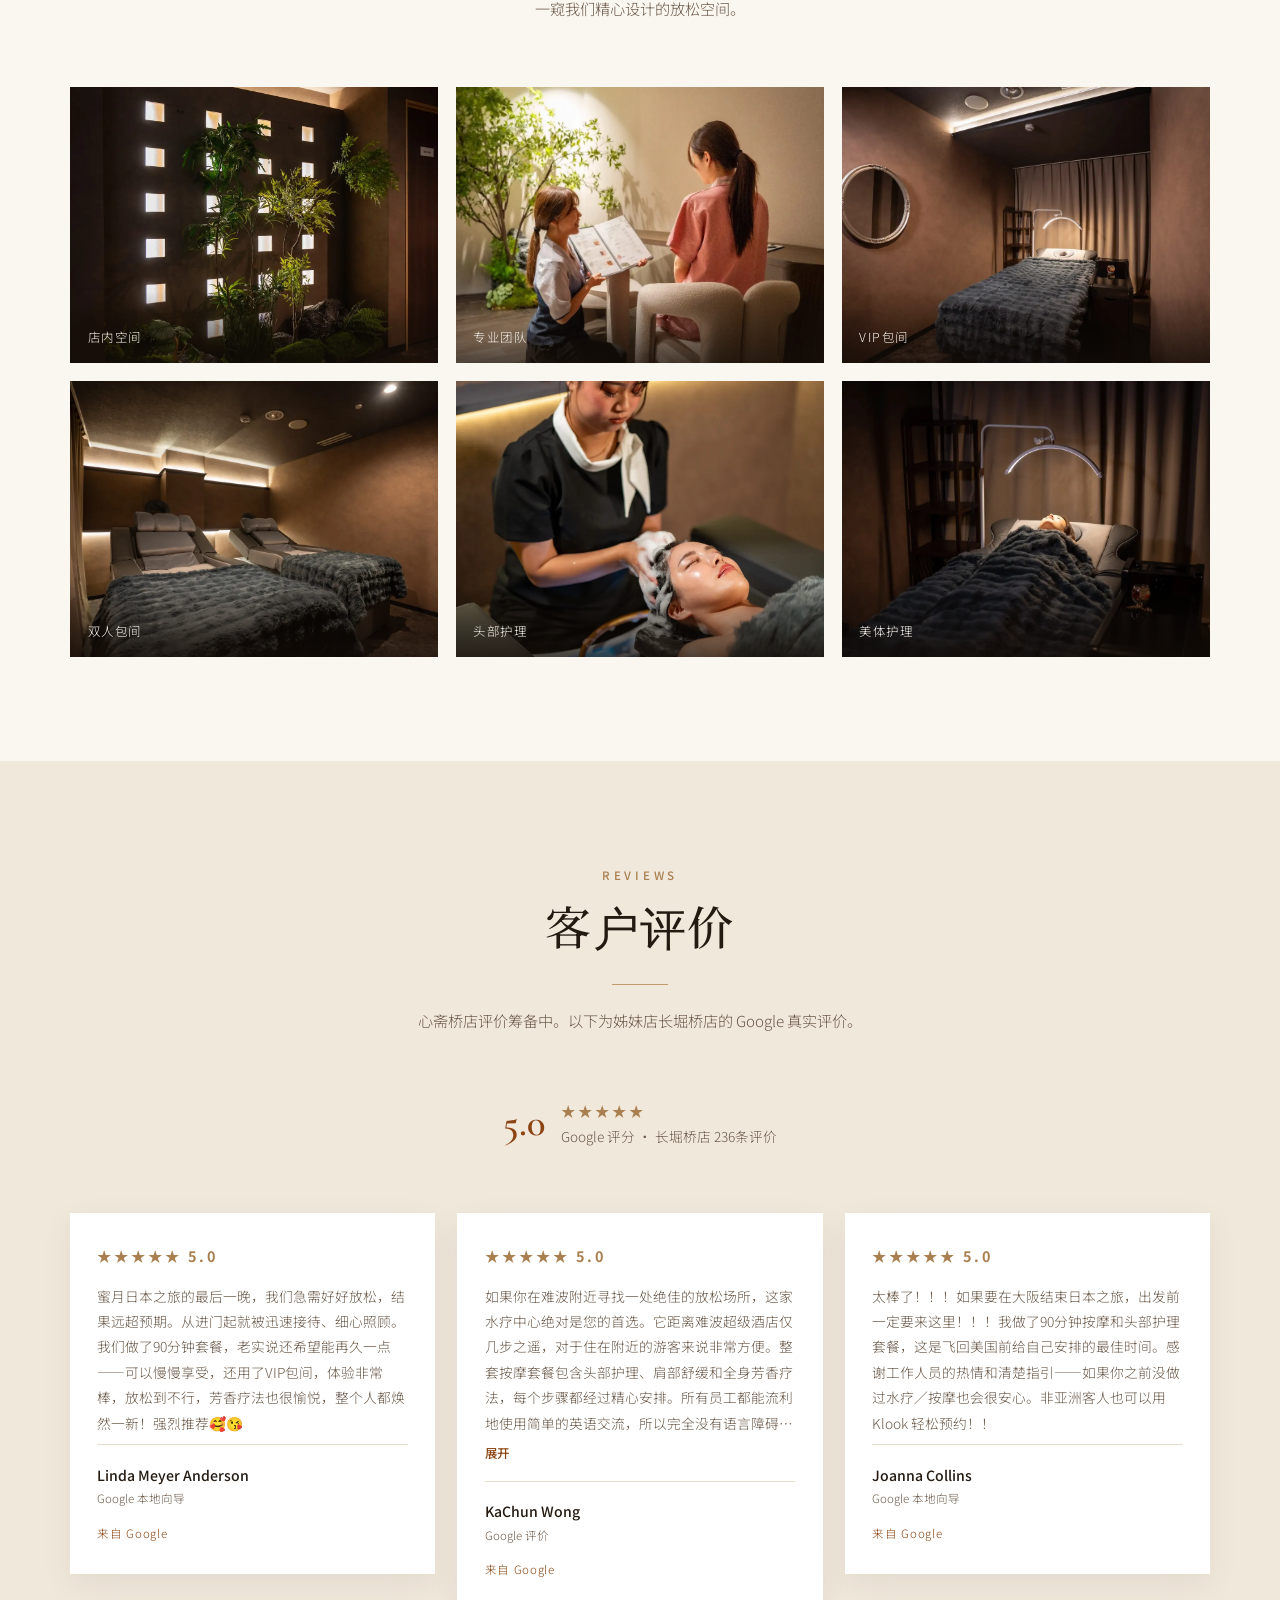
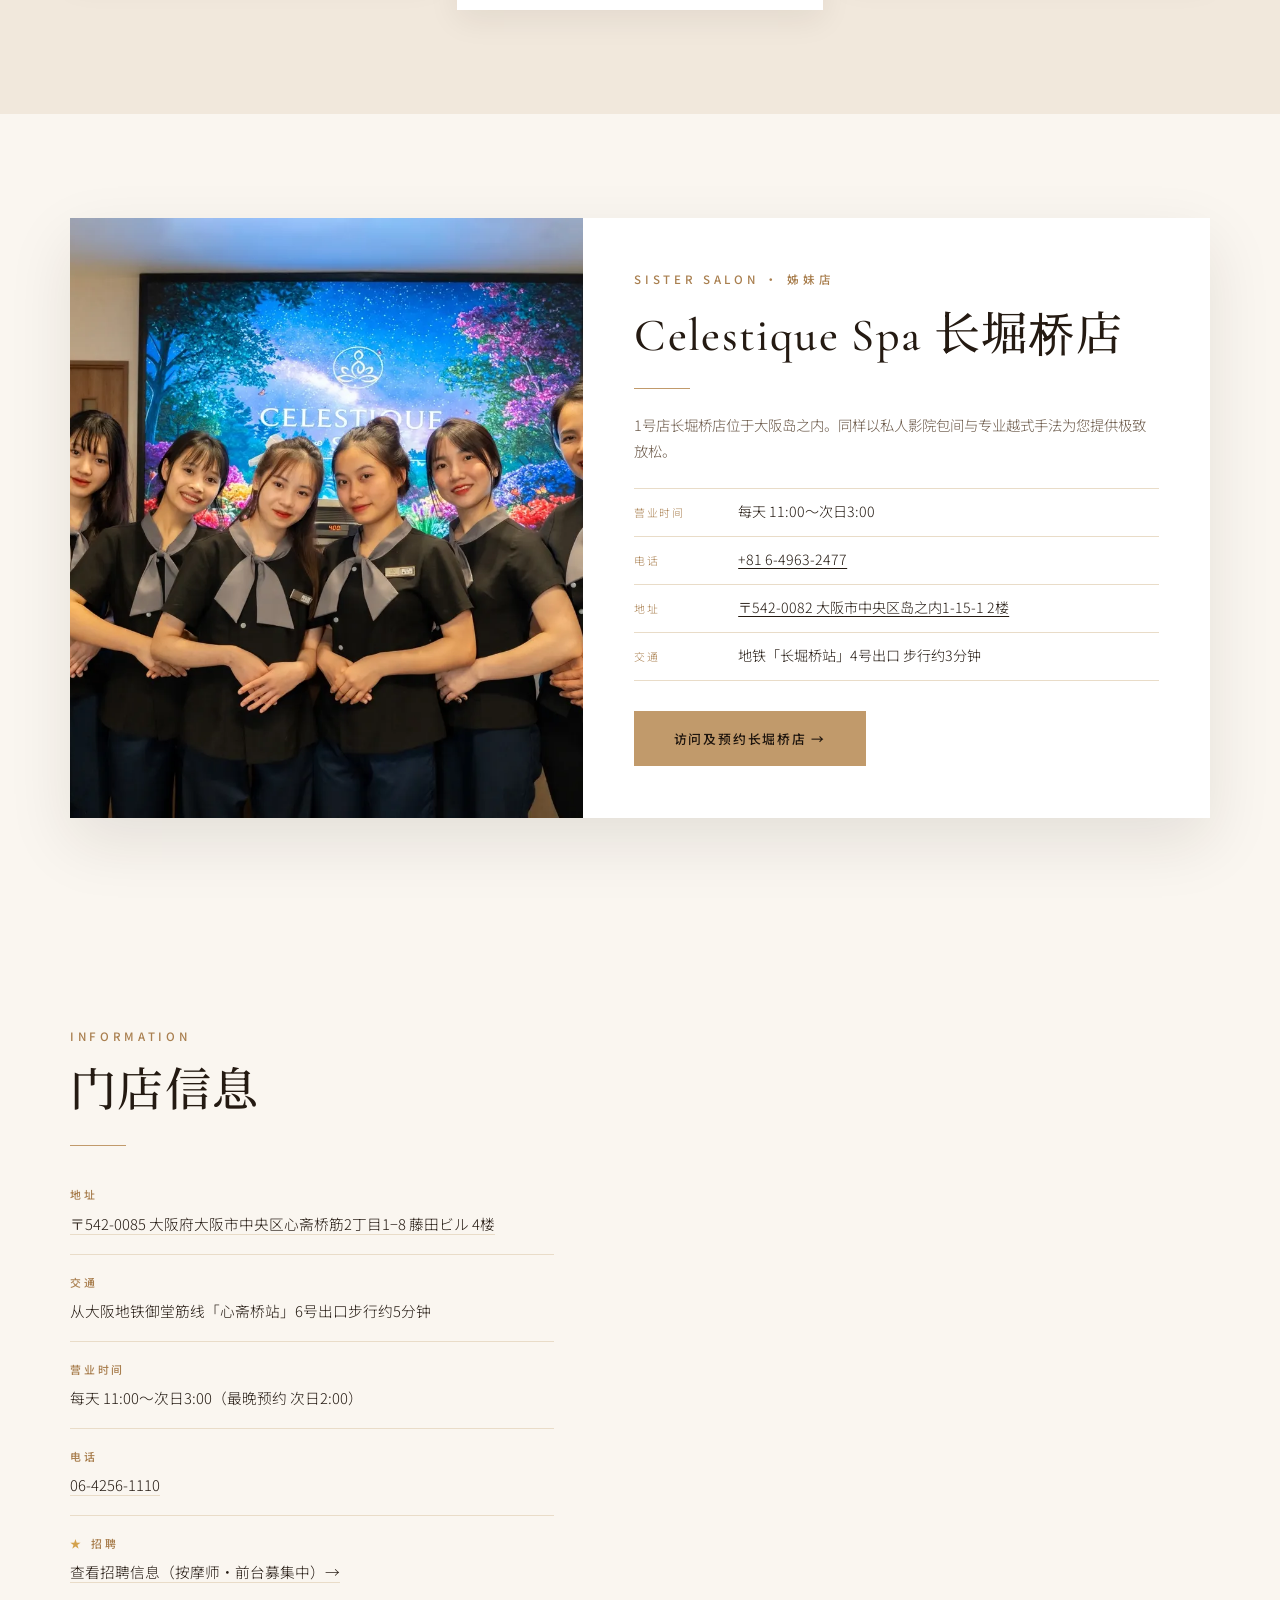
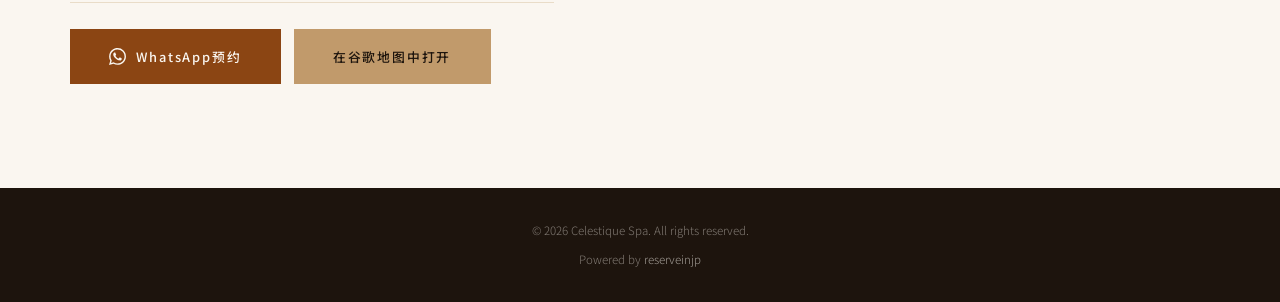
==== commit 9f5e1ee9: "Clamp long Google reviews to six lines with expand and collapse. Co-authored-by: Cursor <cursoragent" ====
--- a/cn/index.html
+++ b/cn/index.html
@@ -380,30 +380,36 @@
           </div>
         </a>
         <div class="review-grid">
-        <a class="review-card" href="https://maps.app.goo.gl/buhNzLZ84xdosqFF7" target="_blank" rel="noopener noreferrer">
+        <article class="review-card">
+        <a class="review-card-link" href="https://maps.app.goo.gl/buhNzLZ84xdosqFF7" target="_blank" rel="noopener noreferrer">
           <div class="stars">★★★★★ <strong>5.0</strong></div>
           <blockquote>蜜月日本之旅的最后一晚，我们急需好好放松，结果远超预期。从进门起就被迅速接待、细心照顾。我们做了90分钟套餐，老实说还希望能再久一点——可以慢慢享受，还用了VIP包间，体验非常棒，放松到不行，芳香疗法也很愉悦，整个人都焕然一新！强烈推荐🥰😘</blockquote>
           <div class="review-who">
             <div><strong>Linda Meyer Anderson</strong><span>Google 本地向导</span></div>
           </div>
           <span class="review-source">来自 Google</span>
-        </a>
-        <a class="review-card" href="https://maps.app.goo.gl/nM2f8WstmPziR29e8" target="_blank" rel="noopener noreferrer">
+          </a>
+        </article>
+        <article class="review-card">
+        <a class="review-card-link" href="https://maps.app.goo.gl/nM2f8WstmPziR29e8" target="_blank" rel="noopener noreferrer">
           <div class="stars">★★★★★ <strong>5.0</strong></div>
           <blockquote>如果你在难波附近寻找一处绝佳的放松场所，这家水疗中心绝对是您的首选。它距离难波超级酒店仅几步之遥，对于住在附近的游客来说非常方便。整套按摩套餐包含头部护理、肩部舒缓和全身芳香疗法，每个步骤都经过精心安排。所有员工都能流利地使用简单的英语交流，所以完全没有语言障碍。环境宁静舒适，远离喧嚣的购物人群。按摩后，我立刻感到身心轻盈、神清气爽。这是一次非常棒的日式放松体验。我非常喜欢你们的服务，也希望能通过这篇评论参与你们的抽奖活动。</blockquote>
           <div class="review-who">
             <div><strong>KaChun Wong</strong><span>Google 评价</span></div>
           </div>
           <span class="review-source">来自 Google</span>
-        </a>
-        <a class="review-card" href="https://maps.app.goo.gl/sSXXQuSbgMjek6eB7" target="_blank" rel="noopener noreferrer">
+          </a>
+        </article>
+        <article class="review-card">
+        <a class="review-card-link" href="https://maps.app.goo.gl/sSXXQuSbgMjek6eB7" target="_blank" rel="noopener noreferrer">
           <div class="stars">★★★★★ <strong>5.0</strong></div>
           <blockquote>太棒了！！！如果要在大阪结束日本之旅，出发前一定要来这里！！！我做了90分钟按摩和头部护理套餐，这是飞回美国前给自己安排的最佳时间。感谢工作人员的热情和清楚指引——如果你之前没做过水疗／按摩也会很安心。非亚洲客人也可以用 Klook 轻松预约！！</blockquote>
           <div class="review-who">
             <div><strong>Joanna Collins</strong><span>Google 本地向导</span></div>
           </div>
           <span class="review-source">来自 Google</span>
-        </a>
+          </a>
+        </article>
         </div>
       </div>
     </section>
--- a/styles.css
+++ b/styles.css
@@ -1092,6 +1092,7 @@
   display: grid;
   grid-template-columns: repeat(3, 1fr);
   gap: 1.4rem;
+  align-items: start;
 }
 
 .review-card {
@@ -1103,23 +1104,58 @@
   color: inherit;
   text-decoration: none;
 }
-a.review-card:hover {
+.review-card:hover {
   box-shadow: 0 14px 36px rgba(36, 26, 18, 0.12);
 }
+.review-card-link {
+  display: contents;
+  color: inherit;
+  text-decoration: none;
+}
 
 .review-card .stars {
+  order: 0;
   margin-bottom: 0.9rem;
 }
 
 .review-card blockquote {
-  flex: 1;
+  order: 1;
   font-size: 0.86rem;
   color: var(--ink-soft);
   line-height: 1.85;
-  margin-bottom: 1.3rem;
+  margin-bottom: 0.5rem;
+  display: -webkit-box;
+  -webkit-box-orient: vertical;
+  -webkit-line-clamp: 6;
+  line-clamp: 6;
+  overflow: hidden;
+}
+.review-card.is-expanded blockquote {
+  display: block;
+  -webkit-line-clamp: unset;
+  line-clamp: unset;
+  overflow: visible;
+}
+.review-more {
+  order: 2;
+  align-self: flex-start;
+  margin: 0 0 1.15rem;
+  padding: 0;
+  border: 0;
+  background: none;
+  cursor: pointer;
+  font-family: var(--font-body);
+  font-size: 0.78rem;
+  font-weight: 500;
+  letter-spacing: 0.04em;
+  color: var(--brand);
+}
+.review-more[hidden] {
+  display: none;
 }
 
 .review-who {
+  order: 3;
   border-top: 1px solid var(--gold-pale);
   padding-top: 0.9rem;
   display: flex;
@@ -1140,6 +1176,7 @@
 }
 
 .review-source {
+  order: 4;
   margin-top: 0.85rem;
   font-size: 0.72rem;
   letter-spacing: 0.06em;
